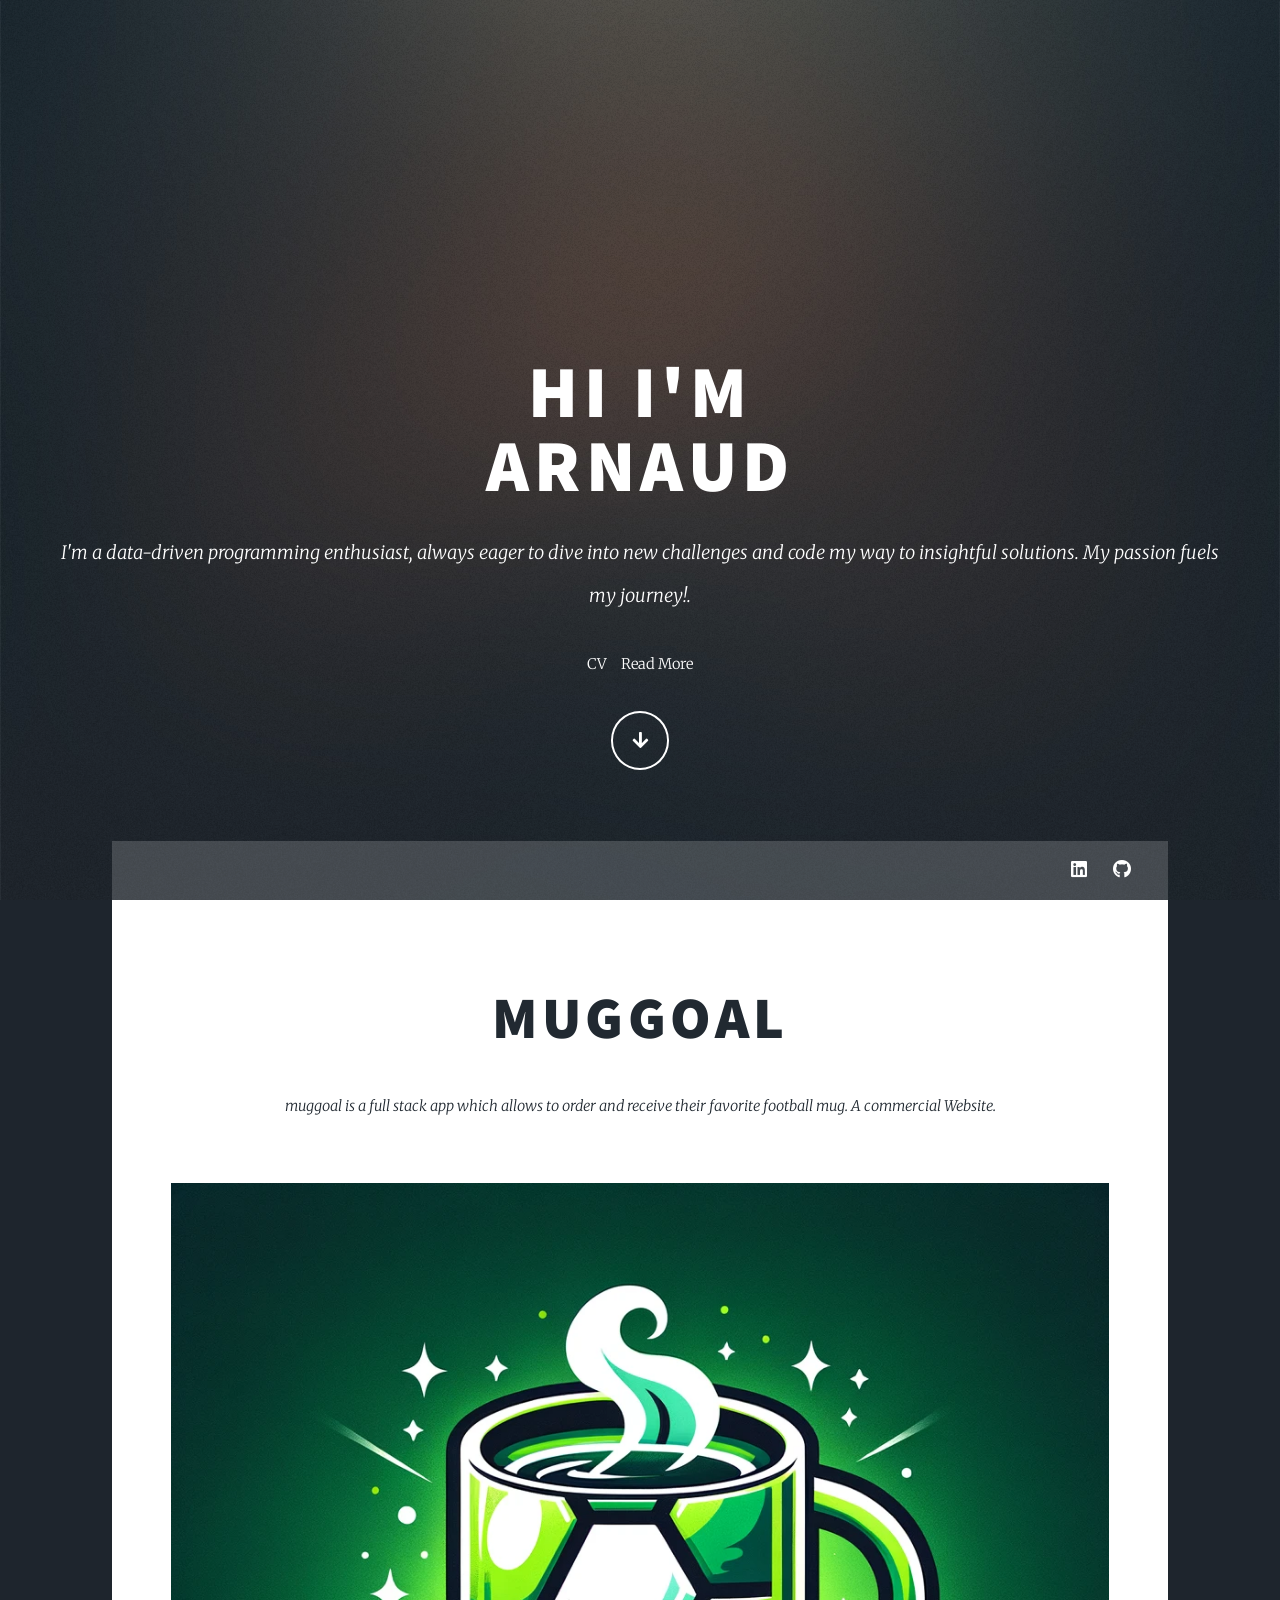
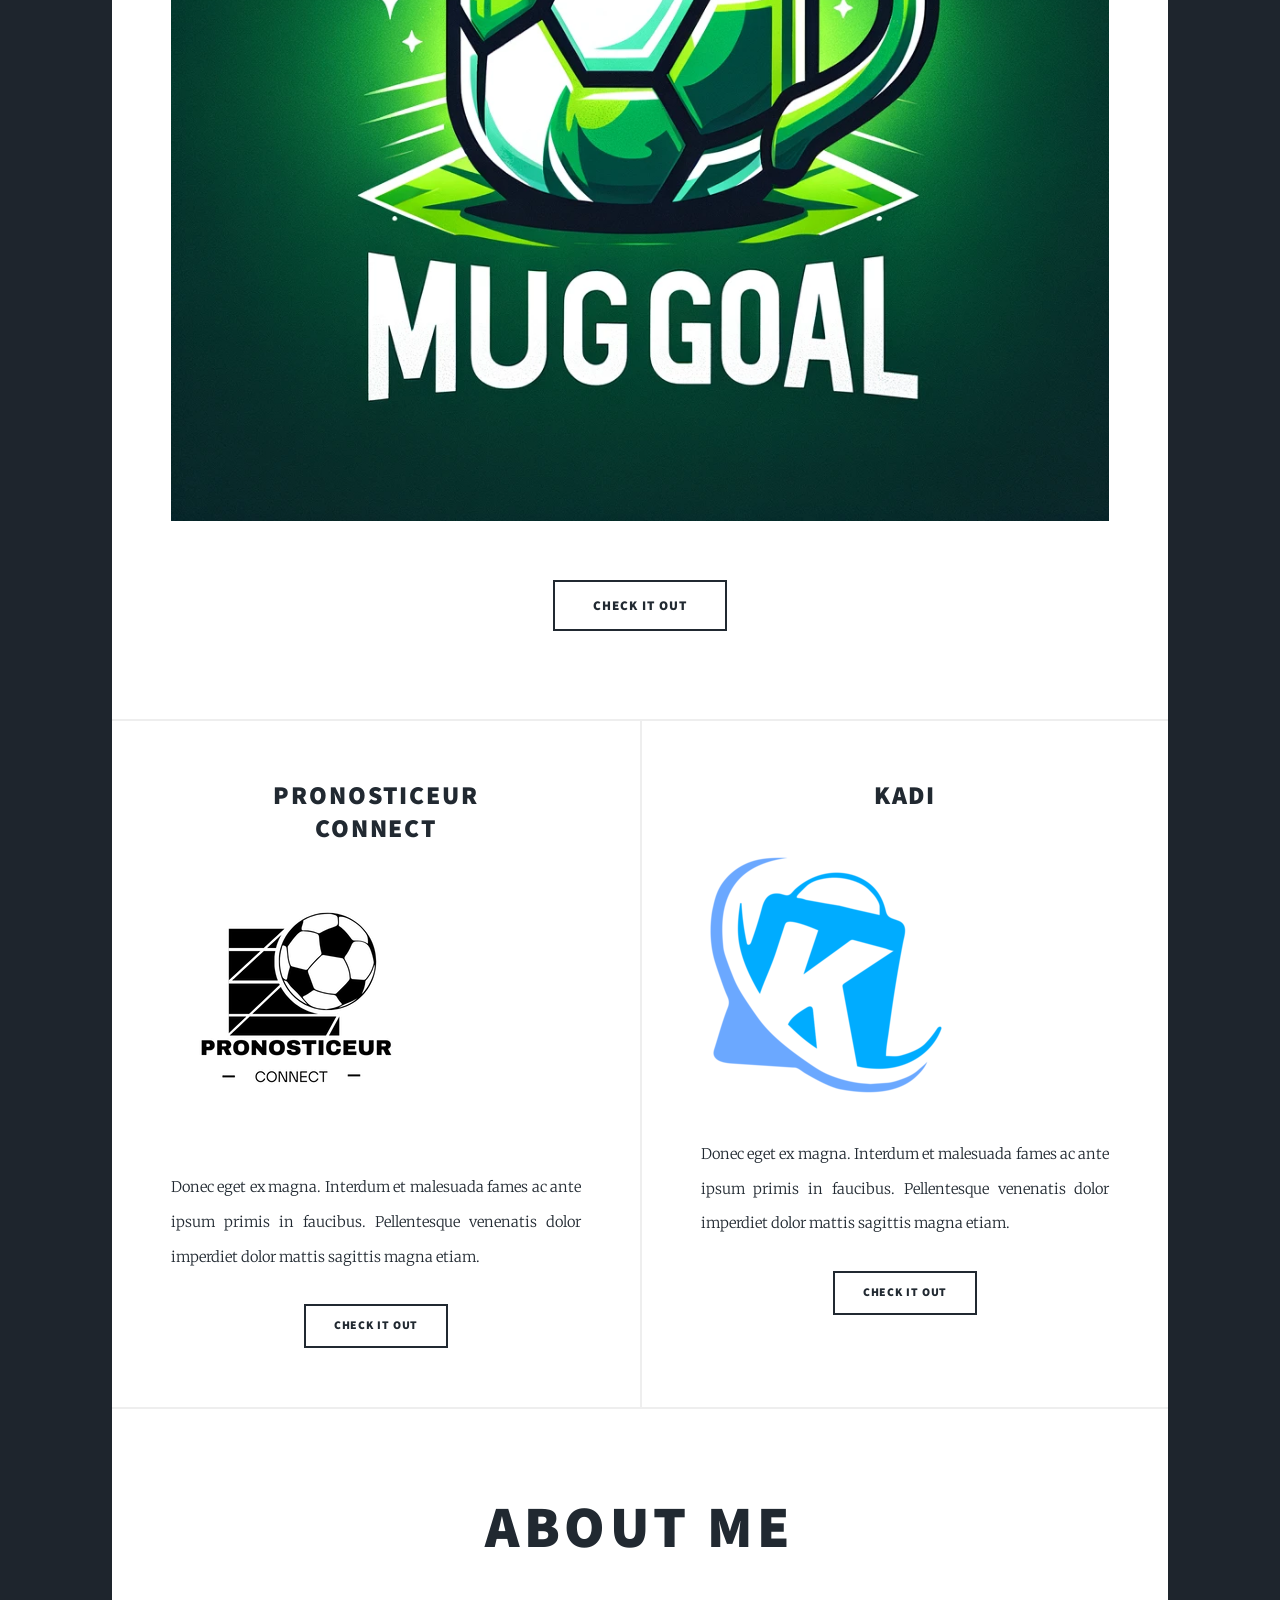
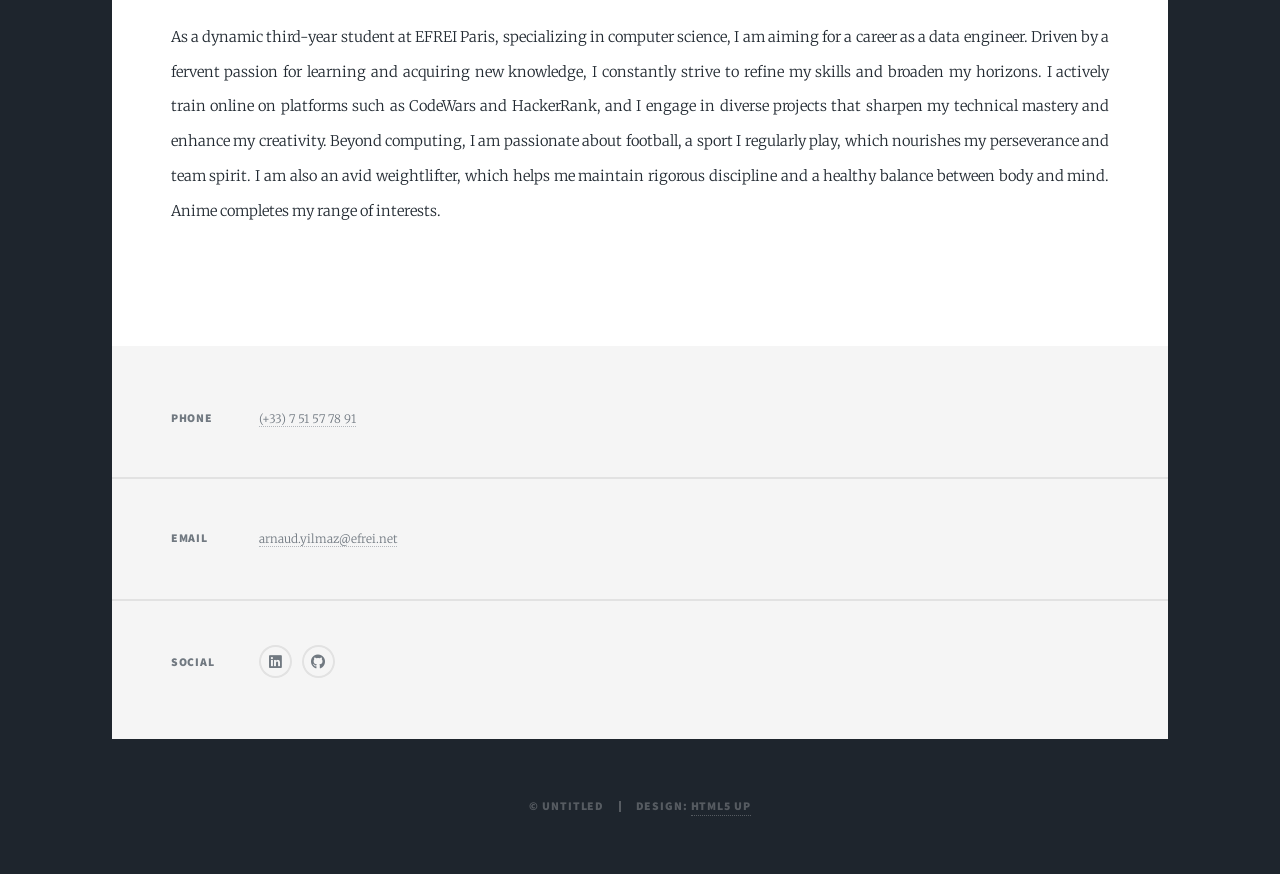
==== index.html @ c6dc7e6a "Add files via upload initial commit" ====
<!DOCTYPE HTML>
<!--
	Massively by HTML5 UP
	html5up.net | @ajlkn
	Free for personal and commercial use under the CCA 3.0 license (html5up.net/license)
-->
<html>
	<head>
		<title>Arnaud | IT Student</title>
		<link rel="icon" href="images/departement-it.png" type="image/png">
		<meta charset="utf-8" />
		<meta name="viewport" content="width=device-width, initial-scale=1, user-scalable=no" />
		<link rel="stylesheet" href="assets/css/main.css" />
		<noscript><link rel="stylesheet" href="assets/css/noscript.css" /></noscript>
	</head>
	<body class="is-preload"> 

		<!-- Wrapper -->
			<div id="wrapper" class="fade-in"> 

				<!-- Intro -->
					<div id="intro">
						<h1>Hi I'm<br />
						Arnaud</h1>
						<p>I'm a data-driven programming enthusiast, always eager to dive into new challenges and code my way to insightful solutions. My passion fuels my journey!.</p>
						<ul class="actions">
							<li><a href="CV_Yilmaz_Arnaud.pdf" class="cv" download="Cv_Yilmaz_Arnaud.pdf">CV</a></li>
							<li><a href="#about-me" class="read-more" >Read More</a></li>
						</ul>
						<ul class="actions">
							<li><a href="#header" class="button icon solid solo fa-arrow-down scrolly">Continue</a></li>
						</ul>
					</div>

				<!-- Header -->
					<header id="header">
					</header>

				<!-- Nav -->
					<nav id="nav">
						<ul class="links">
						</ul>
						<ul class="icons">
							<li><a target="_blank" href="https://www.linkedin.com/in/yilmaz-arnaud-3a35bb21b/" class="icon brands fa-linkedin"><span class="label">LinkedIn</span></a></li>
							<li><a target="_blank" href="https://github.com/ylm78" class="icon brands fa-github"><span class="label">GitHub</span></a></li>
						</ul>
					</nav>

				<!-- Main -->
					<div id="main">

						<!-- Featured Post -->
							<article class="post featured">
								<header class="major">
									<h2><a target="_blank" href="https://github.com/ylm78/muggoal" class="image fit">Muggoal<br /></a></h2>
									<p>muggoal is a full stack app which allows to order and receive their favorite football mug. A commercial Website.</p>
								</header>
								<a href="#" class="image main"><img src="images/logo_muggoal.png" alt="" /></a>
								<ul class="actions special">
									<li><a href="#" class="button large">Check it out</a></li>
								</ul>
							</article>
						<!-- Posts -->
							<section class="posts">
								<article>
									<header>
										<h2><a href="#">Pronosticeur<br/>
											Connect</a></h2>
									</header>
									<a target="_blank" href="https://github.com/ylm78/PredictionL3" class="image fit"><img src="images/Black & White illustrative  Sports football  club logo.png" alt="" style="width: 250px; height: 250px;"/></a>
									<p>Donec eget ex magna. Interdum et malesuada fames ac ante ipsum primis in faucibus. Pellentesque venenatis dolor imperdiet dolor mattis sagittis magna etiam.</p>
									<ul class="actions special">
										<li><a href="#" class="button">Check it out</a></li>
									</ul>
								</article>
								<article>
									<header>
										<h2><a href="https://github.com/16Noct/Projet_TransverseL3/tree/main">Kadi<br/></a></h2>
									</header>
									<a target="_blank" href="https://github.com/16Noct/Projet_TransverseL3/tree/main" class="image fit"><img src="images/kadiLogo.png" alt="" style="width: 250px; height: 250px;" /></a>
									<p>Donec eget ex magna. Interdum et malesuada fames ac ante ipsum primis in faucibus. Pellentesque venenatis dolor imperdiet dolor mattis sagittis magna etiam.</p>
									<ul class="actions special">
										<li><a href="#" class="button">Check it out</a></li>
									</ul>
								</article>
							</section>
						<!-- Read More About Me -->
							<article class="post" id="about-me">
								<header class="major">
									<h2>About Me</h2>
								</header>
								<p>As a dynamic third-year student at EFREI Paris, specializing in computer science, I am aiming for a career as a data engineer. Driven by a fervent passion for learning and acquiring new knowledge, I constantly strive to refine my skills and broaden my horizons. I actively train online on platforms such as CodeWars and HackerRank, and I engage in diverse projects that sharpen my technical mastery and enhance my creativity.

									Beyond computing, I am passionate about football, a sport I regularly play, which nourishes my perseverance and team spirit. I am also an avid weightlifter, which helps me maintain rigorous discipline and a healthy balance between body and mind. Anime completes my range of interests.
								</p>
								<ul class="actions special">
								</ul>
							</article>

					</div>

				<!-- Footer -->
					<footer id="footer">
						<section class="split contact">
							
							<section>
								<h3>Phone</h3>
								<p><a href="tel:+33751577891">(+33) 7 51 57 78 91</a></p>
							</section>
							<section>
								<h3>Email</h3>
								<p><a href="mailto:arnaud.yilmaz@efrei.net">arnaud.yilmaz@efrei.net</a></p>
							</section>
							<section>
								<h3>Social</h3>
								<ul class="icons alt">
									<li><a target="_blank" href="https://www.linkedin.com/in/yilmaz-arnaud-3a35bb21b/" class="icon brands alt fa-linkedin"><span class="label">LinkedIn</span></a></li>
									<li><a target="_blank" href="https://github.com/ylm78" class="icon brands alt fa-github"><span class="label">GitHub</span></a></li>
								</ul>
							</section>
						</section>
					</footer>

				<!-- Copyright -->
					<div id="copyright">
						<ul><li>&copy; Untitled</li><li>Design: <a href="https://html5up.net">HTML5 UP</a></li></ul>
					</div>

			</div>

		<!-- Scripts -->
			<script src="assets/js/jquery.min.js"></script>
			<script src="assets/js/jquery.scrollex.min.js"></script>
			<script src="assets/js/jquery.scrolly.min.js"></script>
			<script src="assets/js/browser.min.js"></script>
			<script src="assets/js/breakpoints.min.js"></script>
			<script src="assets/js/util.js"></script>
			<script src="assets/js/main.js"></script>

	</body>
</html>
---- assets/css/main.css ----
@import url(fontawesome-all.min.css);
@import url("https://fonts.googleapis.com/css?family=Merriweather:300,700,300italic,700italic|Source+Sans+Pro:900");

/*
	Massively by HTML5 UP
	html5up.net | @ajlkn
	Free for personal and commercial use under the CCA 3.0 license (html5up.net/license)
*/

html, body, div, span, applet, object,
iframe, h1, h2, h3, h4, h5, h6, p, blockquote,
pre, a, abbr, acronym, address, big, cite,
code, del, dfn, em, img, ins, kbd, q, s, samp,
small, strike, strong, sub, sup, tt, var, b,
u, i, center, dl, dt, dd, ol, ul, li, fieldset,
form, label, legend, table, caption, tbody,
tfoot, thead, tr, th, td, article, aside,
canvas, details, embed, figure, figcaption,
footer, header, hgroup, menu, nav, output, ruby,
section, summary, time, mark, audio, video {
	margin: 0;
	padding: 0;
	border: 0;
	font-size: 100%;
	font: inherit;
	vertical-align: baseline;}

article, aside, details, figcaption, figure,
footer, header, hgroup, menu, nav, section {
	display: block;}

body {
	line-height: 1;
}

ol, ul {
	list-style: none;
}

blockquote, q {
	quotes: none;
}

	blockquote:before, blockquote:after, q:before, q:after {
		content: '';
		content: none;
	}

table {
	border-collapse: collapse;
	border-spacing: 0;
}

body {
	-webkit-text-size-adjust: none;
}

mark {
	background-color: transparent;
	color: inherit;
}

input::-moz-focus-inner {
	border: 0;
	padding: 0;
}

input, select, textarea {
	-moz-appearance: none;
	-webkit-appearance: none;
	-ms-appearance: none;
	appearance: none;
}

/* Basic */

	@-ms-viewport {
		width: device-width;
	}

	body {
		-ms-overflow-style: scrollbar;
	}

	@media screen and (max-width: 480px) {

		html, body {
			min-width: 320px;
		}

	}

	html {
		box-sizing: border-box;
	}

	*, *:before, *:after {
		box-sizing: inherit;
	}

	body {
		background-color: #1e252d;
	}

		body.is-preload *, body.is-preload *:before, body.is-preload *:after {
			-moz-animation: none !important;
			-webkit-animation: none !important;
			-ms-animation: none !important;
			animation: none !important;
			-moz-transition: none !important;
			-webkit-transition: none !important;
			-ms-transition: none !important;
			transition: none !important;
		}

/* Type */

	html {
		font-size: 16pt;
	}

		@media screen and (max-width: 1680px) {

			html {
				font-size: 12pt;
			}

		}

		@media screen and (max-width: 1280px) {

			html {
				font-size: 11pt;
			}

		}

		@media screen and (max-width: 360px) {

			html {
				font-size: 10pt;
			}

		}

	body {
		color: #212931;
	}

	body, input, select, textarea {
		font-family: "Merriweather", Georgia, serif;
		font-weight: 300;
		font-size: 1rem;
		line-height: 2.375;
	}

	a {
		-moz-transition: color 0.2s ease-in-out, background-color 0.2s ease-in-out, border-color 0.2s ease-in-out, box-shadow 0.2s ease-in-out;
		-webkit-transition: color 0.2s ease-in-out, background-color 0.2s ease-in-out, border-color 0.2s ease-in-out, box-shadow 0.2s ease-in-out;
		-ms-transition: color 0.2s ease-in-out, background-color 0.2s ease-in-out, border-color 0.2s ease-in-out, box-shadow 0.2s ease-in-out;
		transition: color 0.2s ease-in-out, background-color 0.2s ease-in-out, border-color 0.2s ease-in-out, box-shadow 0.2s ease-in-out;
		border-bottom: dotted 1px;
		text-decoration: none;
	}

		a:hover {
			border-bottom-color: transparent;
		}

	strong, b {
		font-weight: 600;
	}

	em, i {
		font-style: italic;
	}

	p {
		text-align: justify;
		margin: 0 0 2rem 0;
	}

	h1, h2, h3, h4, h5, h6 {
		font-family: "Source Sans Pro", Helvetica, sans-serif;
		font-weight: 900;
		line-height: 1.5;
		letter-spacing: 0.075em;
		text-transform: uppercase;
		margin: 0 0 1rem 0;
	}

		h1 a, h2 a, h3 a, h4 a, h5 a, h6 a {
			border-bottom: 0;
			color: inherit;
			text-decoration: none;
		}

	h1 {
		font-size: 4rem;
		line-height: 1.1;
		margin: 0 0 2rem 0;
	}

	h2 {
		font-size: 1.75rem;
		line-height: 1.3;
		margin: 0 0 1.5rem 0;
	}

	h3 {
		font-size: 1.25rem;
		margin: 0 0 1.5rem 0;
	}

	h4 {
		font-size: 1rem;
	}

	h5 {
		font-size: 0.9rem;
	}

	h6 {
		font-size: 0.8rem;
	}

	sub {
		font-size: 0.8rem;
		position: relative;
		top: 0.5rem;
	}

	sup {
		font-size: 0.8rem;
		position: relative;
		top: -0.5rem;
	}

	blockquote {
		border-left: solid 4px;
		font-style: italic;
		margin: 0 0 2rem 0;
		padding: 0.5rem 0 0.5rem 2rem;
	}

	code {
		border: solid 2px;
		font-family: "Courier New", monospace;
		font-size: 0.9rem;
		margin: 0 0.25rem;
		padding: 0.25rem 0.65rem;
	}

	pre {
		-webkit-overflow-scrolling: touch;
		font-family: "Courier New", monospace;
		font-size: 0.9rem;
		margin: 0 0 2rem 0;
	}

		pre code {
			display: block;
			line-height: 1.75;
			padding: 1rem 1.5rem;
			overflow-x: auto;
		}

	hr {
		border: 0;
		border-bottom: solid 2px;
		margin: 3rem 0;
	}

		hr.major {
			margin: 5rem 0;
		}

	.align-left {
		text-align: left;
	}

	.align-center {
		text-align: center;
	}

	.align-right {
		text-align: right;
	}

	input, select, textarea {
		color: #212931;
	}

	a {
		color: #212931;
		border-bottom-color: rgba(33, 41, 49, 0.5);
	}

		a:hover {
			border-bottom-color: transparent;
			color: #18bfef !important;
		}

	strong, b {
		color: #212931;
	}

	h1, h2, h3, h4, h5, h6 {
		color: #212931;
	}

	blockquote {
		border-left-color: #eeeeee;
	}

	code {
		background: rgba(220, 220, 220, 0.25);
		border-color: #eeeeee;
	}

	hr {
		border-bottom-color: #eeeeee;
	}

/* Row */

	.row {
		display: flex;
		flex-wrap: wrap;
		box-sizing: border-box;
		align-items: stretch;
	}

		.row > * {
			box-sizing: border-box;
		}

		.row.gtr-uniform > * > :last-child {
			margin-bottom: 0;
		}

		.row.aln-left {
			justify-content: flex-start;
		}

		.row.aln-center {
			justify-content: center;
		}

		.row.aln-right {
			justify-content: flex-end;
		}

		.row.aln-top {
			align-items: flex-start;
		}

		.row.aln-middle {
			align-items: center;
		}

		.row.aln-bottom {
			align-items: flex-end;
		}

		.row > .imp {
			order: -1;
		}

		.row > .col-1 {
			width: 8.33333%;
		}

		.row > .off-1 {
			margin-left: 8.33333%;
		}

		.row > .col-2 {
			width: 16.66667%;
		}

		.row > .off-2 {
			margin-left: 16.66667%;
		}

		.row > .col-3 {
			width: 25%;
		}

		.row > .off-3 {
			margin-left: 25%;
		}

		.row > .col-4 {
			width: 33.33333%;
		}

		.row > .off-4 {
			margin-left: 33.33333%;
		}

		.row > .col-5 {
			width: 41.66667%;
		}

		.row > .off-5 {
			margin-left: 41.66667%;
		}

		.row > .col-6 {
			width: 50%;
		}

		.row > .off-6 {
			margin-left: 50%;
		}

		.row > .col-7 {
			width: 58.33333%;
		}

		.row > .off-7 {
			margin-left: 58.33333%;
		}

		.row > .col-8 {
			width: 66.66667%;
		}

		.row > .off-8 {
			margin-left: 66.66667%;
		}

		.row > .col-9 {
			width: 75%;
		}

		.row > .off-9 {
			margin-left: 75%;
		}

		.row > .col-10 {
			width: 83.33333%;
		}

		.row > .off-10 {
			margin-left: 83.33333%;
		}

		.row > .col-11 {
			width: 91.66667%;
		}

		.row > .off-11 {
			margin-left: 91.66667%;
		}

		.row > .col-12 {
			width: 100%;
		}

		.row > .off-12 {
			margin-left: 100%;
		}

		.row.gtr-0 {
			margin-top: 0;
			margin-left: 0rem;
		}

			.row.gtr-0 > * {
				padding: 0 0 0 0rem;
			}

			.row.gtr-0.gtr-uniform {
				margin-top: 0rem;
			}

				.row.gtr-0.gtr-uniform > * {
					padding-top: 0rem;
				}

		.row.gtr-25 {
			margin-top: 0;
			margin-left: -0.375rem;
		}

			.row.gtr-25 > * {
				padding: 0 0 0 0.375rem;
			}

			.row.gtr-25.gtr-uniform {
				margin-top: -0.375rem;
			}

				.row.gtr-25.gtr-uniform > * {
					padding-top: 0.375rem;
				}

		.row.gtr-50 {
			margin-top: 0;
			margin-left: -0.75rem;
		}

			.row.gtr-50 > * {
				padding: 0 0 0 0.75rem;
			}

			.row.gtr-50.gtr-uniform {
				margin-top: -0.75rem;
			}

				.row.gtr-50.gtr-uniform > * {
					padding-top: 0.75rem;
				}

		.row {
			margin-top: 0;
			margin-left: -1.5rem;
		}

			.row > * {
				padding: 0 0 0 1.5rem;
			}

			.row.gtr-uniform {
				margin-top: -1.5rem;
			}

				.row.gtr-uniform > * {
					padding-top: 1.5rem;
				}

		.row.gtr-150 {
			margin-top: 0;
			margin-left: -2.25rem;
		}

			.row.gtr-150 > * {
				padding: 0 0 0 2.25rem;
			}

			.row.gtr-150.gtr-uniform {
				margin-top: -2.25rem;
			}

				.row.gtr-150.gtr-uniform > * {
					padding-top: 2.25rem;
				}

		.row.gtr-200 {
			margin-top: 0;
			margin-left: -3rem;
		}

			.row.gtr-200 > * {
				padding: 0 0 0 3rem;
			}

			.row.gtr-200.gtr-uniform {
				margin-top: -3rem;
			}

				.row.gtr-200.gtr-uniform > * {
					padding-top: 3rem;
				}

		@media screen and (max-width: 1680px) {

			.row {
				display: flex;
				flex-wrap: wrap;
				box-sizing: border-box;
				align-items: stretch;
			}

				.row > * {
					box-sizing: border-box;
				}

				.row.gtr-uniform > * > :last-child {
					margin-bottom: 0;
				}

				.row.aln-left {
					justify-content: flex-start;
				}

				.row.aln-center {
					justify-content: center;
				}

				.row.aln-right {
					justify-content: flex-end;
				}

				.row.aln-top {
					align-items: flex-start;
				}

				.row.aln-middle {
					align-items: center;
				}

				.row.aln-bottom {
					align-items: flex-end;
				}

				.row > .imp-xlarge {
					order: -1;
				}

				.row > .col-1-xlarge {
					width: 8.33333%;
				}

				.row > .off-1-xlarge {
					margin-left: 8.33333%;
				}

				.row > .col-2-xlarge {
					width: 16.66667%;
				}

				.row > .off-2-xlarge {
					margin-left: 16.66667%;
				}

				.row > .col-3-xlarge {
					width: 25%;
				}

				.row > .off-3-xlarge {
					margin-left: 25%;
				}

				.row > .col-4-xlarge {
					width: 33.33333%;
				}

				.row > .off-4-xlarge {
					margin-left: 33.33333%;
				}

				.row > .col-5-xlarge {
					width: 41.66667%;
				}

				.row > .off-5-xlarge {
					margin-left: 41.66667%;
				}

				.row > .col-6-xlarge {
					width: 50%;
				}

				.row > .off-6-xlarge {
					margin-left: 50%;
				}

				.row > .col-7-xlarge {
					width: 58.33333%;
				}

				.row > .off-7-xlarge {
					margin-left: 58.33333%;
				}

				.row > .col-8-xlarge {
					width: 66.66667%;
				}

				.row > .off-8-xlarge {
					margin-left: 66.66667%;
				}

				.row > .col-9-xlarge {
					width: 75%;
				}

				.row > .off-9-xlarge {
					margin-left: 75%;
				}

				.row > .col-10-xlarge {
					width: 83.33333%;
				}

				.row > .off-10-xlarge {
					margin-left: 83.33333%;
				}

				.row > .col-11-xlarge {
					width: 91.66667%;
				}

				.row > .off-11-xlarge {
					margin-left: 91.66667%;
				}

				.row > .col-12-xlarge {
					width: 100%;
				}

				.row > .off-12-xlarge {
					margin-left: 100%;
				}

				.row.gtr-0 {
					margin-top: 0;
					margin-left: 0rem;
				}

					.row.gtr-0 > * {
						padding: 0 0 0 0rem;
					}

					.row.gtr-0.gtr-uniform {
						margin-top: 0rem;
					}

						.row.gtr-0.gtr-uniform > * {
							padding-top: 0rem;
						}

				.row.gtr-25 {
					margin-top: 0;
					margin-left: -0.375rem;
				}

					.row.gtr-25 > * {
						padding: 0 0 0 0.375rem;
					}

					.row.gtr-25.gtr-uniform {
						margin-top: -0.375rem;
					}

						.row.gtr-25.gtr-uniform > * {
							padding-top: 0.375rem;
						}

				.row.gtr-50 {
					margin-top: 0;
					margin-left: -0.75rem;
				}

					.row.gtr-50 > * {
						padding: 0 0 0 0.75rem;
					}

					.row.gtr-50.gtr-uniform {
						margin-top: -0.75rem;
					}

						.row.gtr-50.gtr-uniform > * {
							padding-top: 0.75rem;
						}

				.row {
					margin-top: 0;
					margin-left: -1.5rem;
				}

					.row > * {
						padding: 0 0 0 1.5rem;
					}

					.row.gtr-uniform {
						margin-top: -1.5rem;
					}

						.row.gtr-uniform > * {
							padding-top: 1.5rem;
						}

				.row.gtr-150 {
					margin-top: 0;
					margin-left: -2.25rem;
				}

					.row.gtr-150 > * {
						padding: 0 0 0 2.25rem;
					}

					.row.gtr-150.gtr-uniform {
						margin-top: -2.25rem;
					}

						.row.gtr-150.gtr-uniform > * {
							padding-top: 2.25rem;
						}

				.row.gtr-200 {
					margin-top: 0;
					margin-left: -3rem;
				}

					.row.gtr-200 > * {
						padding: 0 0 0 3rem;
					}

					.row.gtr-200.gtr-uniform {
						margin-top: -3rem;
					}

						.row.gtr-200.gtr-uniform > * {
							padding-top: 3rem;
						}

		}

		@media screen and (max-width: 1280px) {

			.row {
				display: flex;
				flex-wrap: wrap;
				box-sizing: border-box;
				align-items: stretch;
			}

				.row > * {
					box-sizing: border-box;
				}

				.row.gtr-uniform > * > :last-child {
					margin-bottom: 0;
				}

				.row.aln-left {
					justify-content: flex-start;
				}

				.row.aln-center {
					justify-content: center;
				}

				.row.aln-right {
					justify-content: flex-end;
				}

				.row.aln-top {
					align-items: flex-start;
				}

				.row.aln-middle {
					align-items: center;
				}

				.row.aln-bottom {
					align-items: flex-end;
				}

				.row > .imp-large {
					order: -1;
				}

				.row > .col-1-large {
					width: 8.33333%;
				}

				.row > .off-1-large {
					margin-left: 8.33333%;
				}

				.row > .col-2-large {
					width: 16.66667%;
				}

				.row > .off-2-large {
					margin-left: 16.66667%;
				}

				.row > .col-3-large {
					width: 25%;
				}

				.row > .off-3-large {
					margin-left: 25%;
				}

				.row > .col-4-large {
					width: 33.33333%;
				}

				.row > .off-4-large {
					margin-left: 33.33333%;
				}

				.row > .col-5-large {
					width: 41.66667%;
				}

				.row > .off-5-large {
					margin-left: 41.66667%;
				}

				.row > .col-6-large {
					width: 50%;
				}

				.row > .off-6-large {
					margin-left: 50%;
				}

				.row > .col-7-large {
					width: 58.33333%;
				}

				.row > .off-7-large {
					margin-left: 58.33333%;
				}

				.row > .col-8-large {
					width: 66.66667%;
				}

				.row > .off-8-large {
					margin-left: 66.66667%;
				}

				.row > .col-9-large {
					width: 75%;
				}

				.row > .off-9-large {
					margin-left: 75%;
				}

				.row > .col-10-large {
					width: 83.33333%;
				}

				.row > .off-10-large {
					margin-left: 83.33333%;
				}

				.row > .col-11-large {
					width: 91.66667%;
				}

				.row > .off-11-large {
					margin-left: 91.66667%;
				}

				.row > .col-12-large {
					width: 100%;
				}

				.row > .off-12-large {
					margin-left: 100%;
				}

				.row.gtr-0 {
					margin-top: 0;
					margin-left: 0rem;
				}

					.row.gtr-0 > * {
						padding: 0 0 0 0rem;
					}

					.row.gtr-0.gtr-uniform {
						margin-top: 0rem;
					}

						.row.gtr-0.gtr-uniform > * {
							padding-top: 0rem;
						}

				.row.gtr-25 {
					margin-top: 0;
					margin-left: -0.375rem;
				}

					.row.gtr-25 > * {
						padding: 0 0 0 0.375rem;
					}

					.row.gtr-25.gtr-uniform {
						margin-top: -0.375rem;
					}

						.row.gtr-25.gtr-uniform > * {
							padding-top: 0.375rem;
						}

				.row.gtr-50 {
					margin-top: 0;
					margin-left: -0.75rem;
				}

					.row.gtr-50 > * {
						padding: 0 0 0 0.75rem;
					}

					.row.gtr-50.gtr-uniform {
						margin-top: -0.75rem;
					}

						.row.gtr-50.gtr-uniform > * {
							padding-top: 0.75rem;
						}

				.row {
					margin-top: 0;
					margin-left: -1.5rem;
				}

					.row > * {
						padding: 0 0 0 1.5rem;
					}

					.row.gtr-uniform {
						margin-top: -1.5rem;
					}

						.row.gtr-uniform > * {
							padding-top: 1.5rem;
						}

				.row.gtr-150 {
					margin-top: 0;
					margin-left: -2.25rem;
				}

					.row.gtr-150 > * {
						padding: 0 0 0 2.25rem;
					}

					.row.gtr-150.gtr-uniform {
						margin-top: -2.25rem;
					}

						.row.gtr-150.gtr-uniform > * {
							padding-top: 2.25rem;
						}

				.row.gtr-200 {
					margin-top: 0;
					margin-left: -3rem;
				}

					.row.gtr-200 > * {
						padding: 0 0 0 3rem;
					}

					.row.gtr-200.gtr-uniform {
						margin-top: -3rem;
					}

						.row.gtr-200.gtr-uniform > * {
							padding-top: 3rem;
						}

		}

		@media screen and (max-width: 980px) {

			.row {
				display: flex;
				flex-wrap: wrap;
				box-sizing: border-box;
				align-items: stretch;
			}

				.row > * {
					box-sizing: border-box;
				}

				.row.gtr-uniform > * > :last-child {
					margin-bottom: 0;
				}

				.row.aln-left {
					justify-content: flex-start;
				}

				.row.aln-center {
					justify-content: center;
				}

				.row.aln-right {
					justify-content: flex-end;
				}

				.row.aln-top {
					align-items: flex-start;
				}

				.row.aln-middle {
					align-items: center;
				}

				.row.aln-bottom {
					align-items: flex-end;
				}

				.row > .imp-medium {
					order: -1;
				}

				.row > .col-1-medium {
					width: 8.33333%;
				}

				.row > .off-1-medium {
					margin-left: 8.33333%;
				}

				.row > .col-2-medium {
					width: 16.66667%;
				}

				.row > .off-2-medium {
					margin-left: 16.66667%;
				}

				.row > .col-3-medium {
					width: 25%;
				}

				.row > .off-3-medium {
					margin-left: 25%;
				}

				.row > .col-4-medium {
					width: 33.33333%;
				}

				.row > .off-4-medium {
					margin-left: 33.33333%;
				}

				.row > .col-5-medium {
					width: 41.66667%;
				}

				.row > .off-5-medium {
					margin-left: 41.66667%;
				}

				.row > .col-6-medium {
					width: 50%;
				}

				.row > .off-6-medium {
					margin-left: 50%;
				}

				.row > .col-7-medium {
					width: 58.33333%;
				}

				.row > .off-7-medium {
					margin-left: 58.33333%;
				}

				.row > .col-8-medium {
					width: 66.66667%;
				}

				.row > .off-8-medium {
					margin-left: 66.66667%;
				}

				.row > .col-9-medium {
					width: 75%;
				}

				.row > .off-9-medium {
					margin-left: 75%;
				}

				.row > .col-10-medium {
					width: 83.33333%;
				}

				.row > .off-10-medium {
					margin-left: 83.33333%;
				}

				.row > .col-11-medium {
					width: 91.66667%;
				}

				.row > .off-11-medium {
					margin-left: 91.66667%;
				}

				.row > .col-12-medium {
					width: 100%;
				}

				.row > .off-12-medium {
					margin-left: 100%;
				}

				.row.gtr-0 {
					margin-top: 0;
					margin-left: 0rem;
				}

					.row.gtr-0 > * {
						padding: 0 0 0 0rem;
					}

					.row.gtr-0.gtr-uniform {
						margin-top: 0rem;
					}

						.row.gtr-0.gtr-uniform > * {
							padding-top: 0rem;
						}

				.row.gtr-25 {
					margin-top: 0;
					margin-left: -0.375rem;
				}

					.row.gtr-25 > * {
						padding: 0 0 0 0.375rem;
					}

					.row.gtr-25.gtr-uniform {
						margin-top: -0.375rem;
					}

						.row.gtr-25.gtr-uniform > * {
							padding-top: 0.375rem;
						}

				.row.gtr-50 {
					margin-top: 0;
					margin-left: -0.75rem;
				}

					.row.gtr-50 > * {
						padding: 0 0 0 0.75rem;
					}

					.row.gtr-50.gtr-uniform {
						margin-top: -0.75rem;
					}

						.row.gtr-50.gtr-uniform > * {
							padding-top: 0.75rem;
						}

				.row {
					margin-top: 0;
					margin-left: -1.5rem;
				}

					.row > * {
						padding: 0 0 0 1.5rem;
					}

					.row.gtr-uniform {
						margin-top: -1.5rem;
					}

						.row.gtr-uniform > * {
							padding-top: 1.5rem;
						}

				.row.gtr-150 {
					margin-top: 0;
					margin-left: -2.25rem;
				}

					.row.gtr-150 > * {
						padding: 0 0 0 2.25rem;
					}

					.row.gtr-150.gtr-uniform {
						margin-top: -2.25rem;
					}

						.row.gtr-150.gtr-uniform > * {
							padding-top: 2.25rem;
						}

				.row.gtr-200 {
					margin-top: 0;
					margin-left: -3rem;
				}

					.row.gtr-200 > * {
						padding: 0 0 0 3rem;
					}

					.row.gtr-200.gtr-uniform {
						margin-top: -3rem;
					}

						.row.gtr-200.gtr-uniform > * {
							padding-top: 3rem;
						}

		}

		@media screen and (max-width: 736px) {

			.row {
				display: flex;
				flex-wrap: wrap;
				box-sizing: border-box;
				align-items: stretch;
			}

				.row > * {
					box-sizing: border-box;
				}

				.row.gtr-uniform > * > :last-child {
					margin-bottom: 0;
				}

				.row.aln-left {
					justify-content: flex-start;
				}

				.row.aln-center {
					justify-content: center;
				}

				.row.aln-right {
					justify-content: flex-end;
				}

				.row.aln-top {
					align-items: flex-start;
				}

				.row.aln-middle {
					align-items: center;
				}

				.row.aln-bottom {
					align-items: flex-end;
				}

				.row > .imp-small {
					order: -1;
				}

				.row > .col-1-small {
					width: 8.33333%;
				}

				.row > .off-1-small {
					margin-left: 8.33333%;
				}

				.row > .col-2-small {
					width: 16.66667%;
				}

				.row > .off-2-small {
					margin-left: 16.66667%;
				}

				.row > .col-3-small {
					width: 25%;
				}

				.row > .off-3-small {
					margin-left: 25%;
				}

				.row > .col-4-small {
					width: 33.33333%;
				}

				.row > .off-4-small {
					margin-left: 33.33333%;
				}

				.row > .col-5-small {
					width: 41.66667%;
				}

				.row > .off-5-small {
					margin-left: 41.66667%;
				}

				.row > .col-6-small {
					width: 50%;
				}

				.row > .off-6-small {
					margin-left: 50%;
				}

				.row > .col-7-small {
					width: 58.33333%;
				}

				.row > .off-7-small {
					margin-left: 58.33333%;
				}

				.row > .col-8-small {
					width: 66.66667%;
				}

				.row > .off-8-small {
					margin-left: 66.66667%;
				}

				.row > .col-9-small {
					width: 75%;
				}

				.row > .off-9-small {
					margin-left: 75%;
				}

				.row > .col-10-small {
					width: 83.33333%;
				}

				.row > .off-10-small {
					margin-left: 83.33333%;
				}

				.row > .col-11-small {
					width: 91.66667%;
				}

				.row > .off-11-small {
					margin-left: 91.66667%;
				}

				.row > .col-12-small {
					width: 100%;
				}

				.row > .off-12-small {
					margin-left: 100%;
				}

				.row.gtr-0 {
					margin-top: 0;
					margin-left: 0rem;
				}

					.row.gtr-0 > * {
						padding: 0 0 0 0rem;
					}

					.row.gtr-0.gtr-uniform {
						margin-top: 0rem;
					}

						.row.gtr-0.gtr-uniform > * {
							padding-top: 0rem;
						}

				.row.gtr-25 {
					margin-top: 0;
					margin-left: -0.375rem;
				}

					.row.gtr-25 > * {
						padding: 0 0 0 0.375rem;
					}

					.row.gtr-25.gtr-uniform {
						margin-top: -0.375rem;
					}

						.row.gtr-25.gtr-uniform > * {
							padding-top: 0.375rem;
						}

				.row.gtr-50 {
					margin-top: 0;
					margin-left: -0.75rem;
				}

					.row.gtr-50 > * {
						padding: 0 0 0 0.75rem;
					}

					.row.gtr-50.gtr-uniform {
						margin-top: -0.75rem;
					}

						.row.gtr-50.gtr-uniform > * {
							padding-top: 0.75rem;
						}

				.row {
					margin-top: 0;
					margin-left: -1.5rem;
				}

					.row > * {
						padding: 0 0 0 1.5rem;
					}

					.row.gtr-uniform {
						margin-top: -1.5rem;
					}

						.row.gtr-uniform > * {
							padding-top: 1.5rem;
						}

				.row.gtr-150 {
					margin-top: 0;
					margin-left: -2.25rem;
				}

					.row.gtr-150 > * {
						padding: 0 0 0 2.25rem;
					}

					.row.gtr-150.gtr-uniform {
						margin-top: -2.25rem;
					}

						.row.gtr-150.gtr-uniform > * {
							padding-top: 2.25rem;
						}

				.row.gtr-200 {
					margin-top: 0;
					margin-left: -3rem;
				}

					.row.gtr-200 > * {
						padding: 0 0 0 3rem;
					}

					.row.gtr-200.gtr-uniform {
						margin-top: -3rem;
					}

						.row.gtr-200.gtr-uniform > * {
							padding-top: 3rem;
						}

		}

		@media screen and (max-width: 480px) {

			.row {
				display: flex;
				flex-wrap: wrap;
				box-sizing: border-box;
				align-items: stretch;
			}

				.row > * {
					box-sizing: border-box;
				}

				.row.gtr-uniform > * > :last-child {
					margin-bottom: 0;
				}

				.row.aln-left {
					justify-content: flex-start;
				}

				.row.aln-center {
					justify-content: center;
				}

				.row.aln-right {
					justify-content: flex-end;
				}

				.row.aln-top {
					align-items: flex-start;
				}

				.row.aln-middle {
					align-items: center;
				}

				.row.aln-bottom {
					align-items: flex-end;
				}

				.row > .imp-xsmall {
					order: -1;
				}

				.row > .col-1-xsmall {
					width: 8.33333%;
				}

				.row > .off-1-xsmall {
					margin-left: 8.33333%;
				}

				.row > .col-2-xsmall {
					width: 16.66667%;
				}

				.row > .off-2-xsmall {
					margin-left: 16.66667%;
				}

				.row > .col-3-xsmall {
					width: 25%;
				}

				.row > .off-3-xsmall {
					margin-left: 25%;
				}

				.row > .col-4-xsmall {
					width: 33.33333%;
				}

				.row > .off-4-xsmall {
					margin-left: 33.33333%;
				}

				.row > .col-5-xsmall {
					width: 41.66667%;
				}

				.row > .off-5-xsmall {
					margin-left: 41.66667%;
				}

				.row > .col-6-xsmall {
					width: 50%;
				}

				.row > .off-6-xsmall {
					margin-left: 50%;
				}

				.row > .col-7-xsmall {
					width: 58.33333%;
				}

				.row > .off-7-xsmall {
					margin-left: 58.33333%;
				}

				.row > .col-8-xsmall {
					width: 66.66667%;
				}

				.row > .off-8-xsmall {
					margin-left: 66.66667%;
				}

				.row > .col-9-xsmall {
					width: 75%;
				}

				.row > .off-9-xsmall {
					margin-left: 75%;
				}

				.row > .col-10-xsmall {
					width: 83.33333%;
				}

				.row > .off-10-xsmall {
					margin-left: 83.33333%;
				}

				.row > .col-11-xsmall {
					width: 91.66667%;
				}

				.row > .off-11-xsmall {
					margin-left: 91.66667%;
				}

				.row > .col-12-xsmall {
					width: 100%;
				}

				.row > .off-12-xsmall {
					margin-left: 100%;
				}

				.row.gtr-0 {
					margin-top: 0;
					margin-left: 0rem;
				}

					.row.gtr-0 > * {
						padding: 0 0 0 0rem;
					}

					.row.gtr-0.gtr-uniform {
						margin-top: 0rem;
					}

						.row.gtr-0.gtr-uniform > * {
							padding-top: 0rem;
						}

				.row.gtr-25 {
					margin-top: 0;
					margin-left: -0.375rem;
				}

					.row.gtr-25 > * {
						padding: 0 0 0 0.375rem;
					}

					.row.gtr-25.gtr-uniform {
						margin-top: -0.375rem;
					}

						.row.gtr-25.gtr-uniform > * {
							padding-top: 0.375rem;
						}

				.row.gtr-50 {
					margin-top: 0;
					margin-left: -0.75rem;
				}

					.row.gtr-50 > * {
						padding: 0 0 0 0.75rem;
					}

					.row.gtr-50.gtr-uniform {
						margin-top: -0.75rem;
					}

						.row.gtr-50.gtr-uniform > * {
							padding-top: 0.75rem;
						}

				.row {
					margin-top: 0;
					margin-left: -1.5rem;
				}

					.row > * {
						padding: 0 0 0 1.5rem;
					}

					.row.gtr-uniform {
						margin-top: -1.5rem;
					}

						.row.gtr-uniform > * {
							padding-top: 1.5rem;
						}

				.row.gtr-150 {
					margin-top: 0;
					margin-left: -2.25rem;
				}

					.row.gtr-150 > * {
						padding: 0 0 0 2.25rem;
					}

					.row.gtr-150.gtr-uniform {
						margin-top: -2.25rem;
					}

						.row.gtr-150.gtr-uniform > * {
							padding-top: 2.25rem;
						}

				.row.gtr-200 {
					margin-top: 0;
					margin-left: -3rem;
				}

					.row.gtr-200 > * {
						padding: 0 0 0 3rem;
					}

					.row.gtr-200.gtr-uniform {
						margin-top: -3rem;
					}

						.row.gtr-200.gtr-uniform > * {
							padding-top: 3rem;
						}

		}

		@media screen and (max-width: 360px) {

			.row {
				display: flex;
				flex-wrap: wrap;
				box-sizing: border-box;
				align-items: stretch;
			}

				.row > * {
					box-sizing: border-box;
				}

				.row.gtr-uniform > * > :last-child {
					margin-bottom: 0;
				}

				.row.aln-left {
					justify-content: flex-start;
				}

				.row.aln-center {
					justify-content: center;
				}

				.row.aln-right {
					justify-content: flex-end;
				}

				.row.aln-top {
					align-items: flex-start;
				}

				.row.aln-middle {
					align-items: center;
				}

				.row.aln-bottom {
					align-items: flex-end;
				}

				.row > .imp-xxsmall {
					order: -1;
				}

				.row > .col-1-xxsmall {
					width: 8.33333%;
				}

				.row > .off-1-xxsmall {
					margin-left: 8.33333%;
				}

				.row > .col-2-xxsmall {
					width: 16.66667%;
				}

				.row > .off-2-xxsmall {
					margin-left: 16.66667%;
				}

				.row > .col-3-xxsmall {
					width: 25%;
				}

				.row > .off-3-xxsmall {
					margin-left: 25%;
				}

				.row > .col-4-xxsmall {
					width: 33.33333%;
				}

				.row > .off-4-xxsmall {
					margin-left: 33.33333%;
				}

				.row > .col-5-xxsmall {
					width: 41.66667%;
				}

				.row > .off-5-xxsmall {
					margin-left: 41.66667%;
				}

				.row > .col-6-xxsmall {
					width: 50%;
				}

				.row > .off-6-xxsmall {
					margin-left: 50%;
				}

				.row > .col-7-xxsmall {
					width: 58.33333%;
				}

				.row > .off-7-xxsmall {
					margin-left: 58.33333%;
				}

				.row > .col-8-xxsmall {
					width: 66.66667%;
				}

				.row > .off-8-xxsmall {
					margin-left: 66.66667%;
				}

				.row > .col-9-xxsmall {
					width: 75%;
				}

				.row > .off-9-xxsmall {
					margin-left: 75%;
				}

				.row > .col-10-xxsmall {
					width: 83.33333%;
				}

				.row > .off-10-xxsmall {
					margin-left: 83.33333%;
				}

				.row > .col-11-xxsmall {
					width: 91.66667%;
				}

				.row > .off-11-xxsmall {
					margin-left: 91.66667%;
				}

				.row > .col-12-xxsmall {
					width: 100%;
				}

				.row > .off-12-xxsmall {
					margin-left: 100%;
				}

				.row.gtr-0 {
					margin-top: 0;
					margin-left: 0rem;
				}

					.row.gtr-0 > * {
						padding: 0 0 0 0rem;
					}

					.row.gtr-0.gtr-uniform {
						margin-top: 0rem;
					}

						.row.gtr-0.gtr-uniform > * {
							padding-top: 0rem;
						}

				.row.gtr-25 {
					margin-top: 0;
					margin-left: -0.375rem;
				}

					.row.gtr-25 > * {
						padding: 0 0 0 0.375rem;
					}

					.row.gtr-25.gtr-uniform {
						margin-top: -0.375rem;
					}

						.row.gtr-25.gtr-uniform > * {
							padding-top: 0.375rem;
						}

				.row.gtr-50 {
					margin-top: 0;
					margin-left: -0.75rem;
				}

					.row.gtr-50 > * {
						padding: 0 0 0 0.75rem;
					}

					.row.gtr-50.gtr-uniform {
						margin-top: -0.75rem;
					}

						.row.gtr-50.gtr-uniform > * {
							padding-top: 0.75rem;
						}

				.row {
					margin-top: 0;
					margin-left: -1.5rem;
				}

					.row > * {
						padding: 0 0 0 1.5rem;
					}

					.row.gtr-uniform {
						margin-top: -1.5rem;
					}

						.row.gtr-uniform > * {
							padding-top: 1.5rem;
						}

				.row.gtr-150 {
					margin-top: 0;
					margin-left: -2.25rem;
				}

					.row.gtr-150 > * {
						padding: 0 0 0 2.25rem;
					}

					.row.gtr-150.gtr-uniform {
						margin-top: -2.25rem;
					}

						.row.gtr-150.gtr-uniform > * {
							padding-top: 2.25rem;
						}

				.row.gtr-200 {
					margin-top: 0;
					margin-left: -3rem;
				}

					.row.gtr-200 > * {
						padding: 0 0 0 3rem;
					}

					.row.gtr-200.gtr-uniform {
						margin-top: -3rem;
					}

						.row.gtr-200.gtr-uniform > * {
							padding-top: 3rem;
						}

		}

/* Box */

	.box {
		border: solid 2px;
		margin-bottom: 2rem;
		padding: 1.5rem;
	}

		.box > :last-child,
		.box > :last-child > :last-child,
		.box > :last-child > :last-child > :last-child {
			margin-bottom: 0;
		}

		.box.alt {
			border: 0;
			border-radius: 0;
			padding: 0;
		}

	.box {
		border-color: #eeeeee;
	}

/* Button */

	input[type="submit"],
	input[type="reset"],
	input[type="button"],
	button,
	.button {
		-moz-appearance: none;
		-webkit-appearance: none;
		-ms-appearance: none;
		appearance: none;
		-moz-transition: background-color 0.2s ease-in-out, box-shadow 0.2s ease-in-out, color 0.2s ease-in-out;
		-webkit-transition: background-color 0.2s ease-in-out, box-shadow 0.2s ease-in-out, color 0.2s ease-in-out;
		-ms-transition: background-color 0.2s ease-in-out, box-shadow 0.2s ease-in-out, color 0.2s ease-in-out;
		transition: background-color 0.2s ease-in-out, box-shadow 0.2s ease-in-out, color 0.2s ease-in-out;
		border: 0;
		border-radius: 0;
		cursor: pointer;
		display: inline-block;
		font-family: "Source Sans Pro", Helvetica, sans-serif;
		font-size: 0.8rem;
		font-weight: 900;
		letter-spacing: 0.075em;
		height: 3rem;
		line-height: 3rem;
		padding: 0 2rem;
		text-align: center;
		text-decoration: none;
		text-transform: uppercase;
		white-space: nowrap;
	}

		input[type="submit"].icon:before,
		input[type="reset"].icon:before,
		input[type="button"].icon:before,
		button.icon:before,
		.button.icon:before {
			margin-right: 0.5rem;
		}

		input[type="submit"].icon.solo,
		input[type="reset"].icon.solo,
		input[type="button"].icon.solo,
		button.icon.solo,
		.button.icon.solo {
			position: relative;
			width: 4rem;
			height: 4rem;
			line-height: 4rem;
			border-radius: 4rem;
			text-indent: 4rem;
			overflow: hidden;
			padding: 0;
			white-space: nowrap;
		}

			input[type="submit"].icon.solo:before,
			input[type="reset"].icon.solo:before,
			input[type="button"].icon.solo:before,
			button.icon.solo:before,
			.button.icon.solo:before {
				position: absolute;
				display: block;
				top: 0;
				left: 0;
				width: inherit;
				height: inherit;
				line-height: inherit;
				font-size: 1.25rem;
				margin-right: 0;
				text-align: center;
				text-indent: 0;
			}

		input[type="submit"].fit,
		input[type="reset"].fit,
		input[type="button"].fit,
		button.fit,
		.button.fit {
			width: 100%;
		}

		input[type="submit"].small,
		input[type="reset"].small,
		input[type="button"].small,
		button.small,
		.button.small {
			font-size: 0.7rem;
			height: 2.5rem;
			line-height: 2.5rem;
			padding: 0 1.5rem;
		}

		input[type="submit"].large,
		input[type="reset"].large,
		input[type="button"].large,
		button.large,
		.button.large {
			font-size: 0.9rem;
			height: 3.5rem;
			line-height: 3.5rem;
			padding: 0 2.75rem;
		}

		@media screen and (max-width: 980px) {

			input[type="submit"],
			input[type="reset"],
			input[type="button"],
			button,
			.button {
				font-size: 0.9rem;
				height: 3.25rem;
				line-height: 3.25rem;
			}

				input[type="submit"].large,
				input[type="reset"].large,
				input[type="button"].large,
				button.large,
				.button.large {
					font-size: 1rem;
					height: 3.75rem;
					line-height: 3.75rem;
				}

		}

		input[type="submit"].disabled, input[type="submit"]:disabled,
		input[type="reset"].disabled,
		input[type="reset"]:disabled,
		input[type="button"].disabled,
		input[type="button"]:disabled,
		button.disabled,
		button:disabled,
		.button.disabled,
		.button:disabled {
			pointer-events: none;
			opacity: 0.25;
		}

	input[type="submit"],
	input[type="reset"],
	input[type="button"],
	button,
	.button {
		background-color: transparent;
		box-shadow: inset 0 0 0 2px #212931;
		color: #212931 !important;
	}

		input[type="submit"]:hover,
		input[type="reset"]:hover,
		input[type="button"]:hover,
		button:hover,
		.button:hover {
			box-shadow: inset 0 0 0 2px #18bfef;
			color: #18bfef !important;
		}

		input[type="submit"].primary,
		input[type="reset"].primary,
		input[type="button"].primary,
		button.primary,
		.button.primary {
			background-color: #212931;
			box-shadow: none;
			color: #ffffff !important;
		}

			input[type="submit"].primary:hover,
			input[type="reset"].primary:hover,
			input[type="button"].primary:hover,
			button.primary:hover,
			.button.primary:hover {
				background-color: #18bfef;
			}

/* Form */

	form {
		margin: 0 0 2rem 0;
	}

		form > :last-child {
			margin-bottom: 0;
		}

		form > .fields {
			display: -moz-flex;
			display: -webkit-flex;
			display: -ms-flex;
			display: flex;
			-moz-flex-wrap: wrap;
			-webkit-flex-wrap: wrap;
			-ms-flex-wrap: wrap;
			flex-wrap: wrap;
			width: calc(100% + 3rem);
			margin: -1.5rem 0 2rem -1.5rem;
		}

			form > .fields > .field {
				-moz-flex-grow: 0;
				-webkit-flex-grow: 0;
				-ms-flex-grow: 0;
				flex-grow: 0;
				-moz-flex-shrink: 0;
				-webkit-flex-shrink: 0;
				-ms-flex-shrink: 0;
				flex-shrink: 0;
				padding: 1.5rem 0 0 1.5rem;
				width: calc(100% - 1.5rem);
			}

				form > .fields > .field.half {
					width: calc(50% - 0.75rem);
				}

				form > .fields > .field.third {
					width: calc(100%/3 - 0.5rem);
				}

				form > .fields > .field.quarter {
					width: calc(25% - 0.375rem);
				}

		@media screen and (max-width: 480px) {

			form > .fields {
				width: calc(100% + 3rem);
				margin: -1.5rem 0 2rem -1.5rem;
			}

				form > .fields > .field {
					padding: 1.5rem 0 0 1.5rem;
					width: calc(100% - 1.5rem);
				}

					form > .fields > .field.half {
						width: calc(100% - 1.5rem);
					}

					form > .fields > .field.third {
						width: calc(100% - 1.5rem);
					}

					form > .fields > .field.quarter {
						width: calc(100% - 1.5rem);
					}

		}

	label {
		display: block;
		font-family: "Source Sans Pro", Helvetica, sans-serif;
		font-weight: 900;
		line-height: 1.5;
		letter-spacing: 0.075em;
		font-size: 0.8rem;
		text-transform: uppercase;
		margin: 0 0 0.75rem 0;
	}

		@media screen and (max-width: 980px) {

			label {
				font-size: 0.9rem;
			}

		}

	input[type="text"],
	input[type="password"],
	input[type="email"],
	select,
	textarea {
		-moz-appearance: none;
		-webkit-appearance: none;
		-ms-appearance: none;
		appearance: none;
		background: transparent;
		border-radius: 0;
		border: solid 2px;
		color: inherit;
		display: block;
		outline: 0;
		padding: 0 1rem;
		text-decoration: none;
		width: 100%;
	}

		input[type="text"]:invalid,
		input[type="password"]:invalid,
		input[type="email"]:invalid,
		select:invalid,
		textarea:invalid {
			box-shadow: none;
		}

	select {
		background-size: 1.25rem;
		background-repeat: no-repeat;
		background-position: calc(100% - 1rem) center;
		height: 3rem;
		padding-right: 3rem;
		text-overflow: ellipsis;
	}

		select:focus::-ms-value {
			background-color: transparent;
		}

		select::-ms-expand {
			display: none;
		}

	input[type="text"],
	input[type="password"],
	input[type="email"],
	select {
		height: 3rem;
	}

	textarea {
		padding: 0.75rem 1rem;
	}

	input[type="checkbox"],
	input[type="radio"] {
		-moz-appearance: none;
		-webkit-appearance: none;
		-ms-appearance: none;
		appearance: none;
		display: block;
		float: left;
		margin-right: -2rem;
		opacity: 0;
		width: 1rem;
		z-index: -1;
	}

		input[type="checkbox"] + label,
		input[type="radio"] + label {
			text-decoration: none;
			cursor: pointer;
			display: inline-block;
			font-size: 1rem;
			letter-spacing: 0;
			font-family: "Merriweather", Georgia, serif;
			text-transform: none;
			font-weight: 300;
			padding-left: 2.8rem;
			padding-right: 1rem;
			position: relative;
		}

			input[type="checkbox"] + label:before,
			input[type="radio"] + label:before {
				-moz-osx-font-smoothing: grayscale;
				-webkit-font-smoothing: antialiased;
				display: inline-block;
				font-style: normal;
				font-variant: normal;
				text-rendering: auto;
				line-height: 1;
				text-transform: none !important;
				font-family: 'Font Awesome 5 Free';
				font-weight: 900;
			}

			input[type="checkbox"] + label:before,
			input[type="radio"] + label:before {
				border-radius: 0;
				border: solid 2px;
				content: '';
				display: inline-block;
				font-size: 0.8rem;
				height: 1.8rem;
				left: 0;
				line-height: 1.65rem;
				position: absolute;
				text-align: center;
				top: -0.125rem;
				width: 1.8rem;
			}

		input[type="checkbox"]:checked + label:before,
		input[type="radio"]:checked + label:before {
			content: '\f00c';
		}

	input[type="checkbox"] + label:before {
		border-radius: 0;
	}

	input[type="radio"] + label:before {
		border-radius: 100%;
	}

	::-webkit-input-placeholder {
		opacity: 1.0;
	}

	:-moz-placeholder {
		opacity: 1.0;
	}

	::-moz-placeholder {
		opacity: 1.0;
	}

	:-ms-input-placeholder {
		opacity: 1.0;
	}

	label {
		color: #212931;
	}

	input[type="text"],
	input[type="password"],
	input[type="email"],
	select,
	textarea {
		border-color: #eeeeee;
	}

		input[type="text"]:focus,
		input[type="password"]:focus,
		input[type="email"]:focus,
		select:focus,
		textarea:focus {
			border-color: #18bfef;
		}

	select {
		background-image: url("data:image/svg+xml;charset=utf8,%3Csvg xmlns='http://www.w3.org/2000/svg' width='40' height='40' preserveAspectRatio='none' viewBox='0 0 40 40'%3E%3Cpath d='M9.4,12.3l10.4,10.4l10.4-10.4c0.2-0.2,0.5-0.4,0.9-0.4c0.3,0,0.6,0.1,0.9,0.4l3.3,3.3c0.2,0.2,0.4,0.5,0.4,0.9 c0,0.4-0.1,0.6-0.4,0.9L20.7,31.9c-0.2,0.2-0.5,0.4-0.9,0.4c-0.3,0-0.6-0.1-0.9-0.4L4.3,17.3c-0.2-0.2-0.4-0.5-0.4-0.9 c0-0.4,0.1-0.6,0.4-0.9l3.3-3.3c0.2-0.2,0.5-0.4,0.9-0.4S9.1,12.1,9.4,12.3z' fill='%23eeeeee' /%3E%3C/svg%3E");
	}

		select option {
			background-color: #ffffff;
			color: #212931;
		}

	.select-wrapper:before {
		color: #eeeeee;
	}

	input[type="checkbox"] + label,
	input[type="radio"] + label {
		color: #212931;
	}

		input[type="checkbox"] + label:before,
		input[type="radio"] + label:before {
			border-color: #eeeeee;
		}

	input[type="checkbox"]:checked + label:before,
	input[type="radio"]:checked + label:before {
		background-color: #212931;
		border-color: #212931;
		color: #ffffff;
	}

	input[type="checkbox"]:focus + label:before,
	input[type="radio"]:focus + label:before {
		border-color: #18bfef;
	}

	::-webkit-input-placeholder {
		color: #909498 !important;
	}

	:-moz-placeholder {
		color: #909498 !important;
	}

	::-moz-placeholder {
		color: #909498 !important;
	}

	:-ms-input-placeholder {
		color: #909498 !important;
	}

	.formerize-placeholder {
		color: #909498 !important;
	}

/* Icon */

	.icon {
		text-decoration: none;
		border-bottom: none;
		position: relative;
	}

		.icon:before {
			-moz-osx-font-smoothing: grayscale;
			-webkit-font-smoothing: antialiased;
			display: inline-block;
			font-style: normal;
			font-variant: normal;
			text-rendering: auto;
			line-height: 1;
			text-transform: none !important;
			font-family: 'Font Awesome 5 Free';
			font-weight: 400;
		}

		.icon > .label {
			display: none;
		}

		.icon:before {
			line-height: inherit;
		}

		.icon.solid:before {
			font-weight: 900;
		}

		.icon.brands:before {
			font-family: 'Font Awesome 5 Brands';
		}

/* Image */

	.image {
		border: 0;
		display: inline-block;
		position: relative;
	}

		.image img {
			display: block;
		}

		.image.left, .image.right {
			max-width: 40%;
		}

			.image.left img, .image.right img {
				width: 100%;
			}

		.image.left {
			float: left;
			margin: 0 2rem 2rem 0;
			top: 0.75rem;
		}

		.image.right {
			float: right;
			margin: 0 0 2rem 2rem;
			top: 0.75rem;
		}

		.image.fit {
			display: block;
			margin: 2.5rem 0;
			width: 100%;
		}

			.image.fit:first-child {
				margin-top: 0;
			}

			.image.fit img {
				width: 100%;
			}

		.image.main {
			display: block;
			margin: 4rem 0;
			width: 100%;
		}

			.image.main:first-child {
				margin-top: 0;
			}

			.image.main img {
				width: 100%;
			}

		@media screen and (max-width: 736px) {

			.image.fit {
				margin: 2rem 0;
			}

			.image.main {
				margin: 2rem 0;
			}

		}

	a.image {
		overflow: hidden;
	}

		a.image img {
			-moz-transition: -moz-transform 0.2s ease-out;
			-webkit-transition: -webkit-transform 0.2s ease-out;
			-ms-transition: -ms-transform 0.2s ease-out;
			transition: transform 0.2s ease-out;
		}

		a.image:hover img {
			-moz-transform: scale(1.05);
			-webkit-transform: scale(1.05);
			-ms-transform: scale(1.05);
			transform: scale(1.05);
		}

/* Actions */
	.cv, .read-more{
		text-decoration: none;
		border-bottom: none;
	}

	ul.actions {
		display: -moz-flex;
		display: -webkit-flex;
		display: -ms-flex;
		display: flex;
		cursor: default;
		list-style: none;
		margin-left: -1rem;
		padding-left: 0;
	}

		ul.actions li {
			padding: 0 0 0 1rem;
			vertical-align: middle;
		}

		ul.actions.special {
			-moz-justify-content: center;
			-webkit-justify-content: center;
			-ms-justify-content: center;
			justify-content: center;
			width: 100%;
			margin-left: 0;
		}

			ul.actions.special li:first-child {
				padding-left: 0;
			}

		ul.actions.stacked {
			-moz-flex-direction: column;
			-webkit-flex-direction: column;
			-ms-flex-direction: column;
			flex-direction: column;
			margin-left: 0;
		}

			ul.actions.stacked li {
				padding: 1.3rem 0 0 0;
			}

				ul.actions.stacked li:first-child {
					padding-top: 0;
				}

		ul.actions.fit {
			width: calc(100% + 1rem);
		}

			ul.actions.fit li {
				-moz-flex-grow: 1;
				-webkit-flex-grow: 1;
				-ms-flex-grow: 1;
				flex-grow: 1;
				-moz-flex-shrink: 1;
				-webkit-flex-shrink: 1;
				-ms-flex-shrink: 1;
				flex-shrink: 1;
				width: 100%;
			}

				ul.actions.fit li > * {
					width: 100%;
				}

			ul.actions.fit.stacked {
				width: 100%;
			}

		@media screen and (max-width: 480px) {

			ul.actions:not(.fixed) {
				-moz-flex-direction: column;
				-webkit-flex-direction: column;
				-ms-flex-direction: column;
				flex-direction: column;
				margin-left: 0;
				width: 100% !important;
			}

				ul.actions:not(.fixed) li {
					-moz-flex-grow: 1;
					-webkit-flex-grow: 1;
					-ms-flex-grow: 1;
					flex-grow: 1;
					-moz-flex-shrink: 1;
					-webkit-flex-shrink: 1;
					-ms-flex-shrink: 1;
					flex-shrink: 1;
					padding: 1rem 0 0 0;
					text-align: center;
					width: 100%;
				}

					ul.actions:not(.fixed) li > * {
						width: 100%;
					}

					ul.actions:not(.fixed) li:first-child {
						padding-top: 0;
					}

					ul.actions:not(.fixed) li input[type="submit"],
					ul.actions:not(.fixed) li input[type="reset"],
					ul.actions:not(.fixed) li input[type="button"],
					ul.actions:not(.fixed) li button,
					ul.actions:not(.fixed) li .button {
						width: 100%;
					}

						ul.actions:not(.fixed) li input[type="submit"].icon:before,
						ul.actions:not(.fixed) li input[type="reset"].icon:before,
						ul.actions:not(.fixed) li input[type="button"].icon:before,
						ul.actions:not(.fixed) li button.icon:before,
						ul.actions:not(.fixed) li .button.icon:before {
							margin-left: -0.5rem;
						}

		}

/* Icons */

	ul.icons {
		cursor: default;
		list-style: none;
		padding-left: 0;
	}

		ul.icons li {
			display: inline-block;
			padding: 0 0.5rem 0 0;
			vertical-align: middle;
		}

			ul.icons li:last-child {
				padding-right: 0;
			}

			ul.icons li .icon:before {
				width: 2.25rem;
				height: 2.25rem;
				line-height: 2.25rem;
				display: inline-block;
				text-align: center;
				border-radius: 100%;
				font-size: 1.25rem;
			}

		ul.icons.alt li .icon:before {
			-moz-transition: color 0.2s ease-in-out, background-color 0.2s ease-in-out, border-color 0.2s ease-in-out, box-shadow 0.2s ease-in-out;
			-webkit-transition: color 0.2s ease-in-out, background-color 0.2s ease-in-out, border-color 0.2s ease-in-out, box-shadow 0.2s ease-in-out;
			-ms-transition: color 0.2s ease-in-out, background-color 0.2s ease-in-out, border-color 0.2s ease-in-out, box-shadow 0.2s ease-in-out;
			transition: color 0.2s ease-in-out, background-color 0.2s ease-in-out, border-color 0.2s ease-in-out, box-shadow 0.2s ease-in-out;
			font-size: 1rem;
		}

/* List */

	ol {
		list-style: decimal;
		margin: 0 0 2rem 0;
		padding-left: 1.25rem;
	}

		ol li {
			padding-left: 0.25rem;
		}

	ul {
		list-style: disc;
		margin: 0 0 2rem 0;
		padding-left: 1rem;
	}

		ul li {
			padding-left: 0.5rem;
		}

		ul.divided {
			list-style: none;
			padding-left: 0;
		}

			ul.divided li {
				border-top: solid 1px;
				padding: 0.5rem 0;
			}

				ul.divided li:first-child {
					border-top: 0;
					padding-top: 0;
				}

	dl {
		margin: 0 0 2rem 0;
	}

		dl dt {
			display: block;
			font-weight: 600;
			margin: 0 0 1rem 0;
		}

		dl dd {
			margin-left: 2rem;
		}

	ul.divided li {
		border-top-color: #eeeeee;
	}

	ul.icons li a.icon:hover:before {
		color: #18bfef;
	}

	ul.icons.alt li .icon:before {
		box-shadow: inset 0 0 0 2px #eeeeee;
	}

	ul.icons.alt li a.icon:hover:before {
		box-shadow: inset 0 0 0 2px #18bfef;
	}

/* Section/Article */

	section.special, article.special {
		text-align: center;
	}

	header {
		cursor: default;
	}

		header > .date {
			display: block;
			font-size: 0.8rem;
			height: 1;
			margin: 0 0 1rem 0;
			position: relative;
		}

		header > p {
			font-style: italic;
		}

		header > h1 + p {
			font-size: 1.1rem;
			margin-top: -0.5rem;
			line-height: 2;
		}

		header > h2 + p {
			font-size: 1rem;
			margin-top: -0.75rem;
		}

		header > h3 + p {
			font-size: 0.9rem;
			margin-top: -0.75rem;
		}

		header > h4 + p {
			font-size: 0.8rem;
			margin-top: -0.75rem;
		}

		header.major {
			margin: 0 0 4rem 0;
			text-align: center;
		}

			header.major > :last-child {
				margin-bottom: 0;
			}

			header.major > p {
				margin-top: 0;
				text-align: center;
			}

			header.major > .date {
				font-size: 1rem;
				margin: 0 0 4rem 0;
			}

				header.major > .date:before, header.major > .date:after {
					content: '';
					display: block;
					position: absolute;
					top: 50%;
					width: calc(50% - 6rem);
					border-top: solid 2px;
				}

				header.major > .date:before {
					left: 0;
				}

				header.major > .date:after {
					right: 0;
				}

		@media screen and (max-width: 980px) {

			header br {
				display: none;
			}

		}

		@media screen and (max-width: 736px) {

			header.major {
				margin: 0 0 2rem 0;
			}

		}

	header.major .date:before, header.major .date:after {
		border-top-color: #eeeeee;
	}

/* Table */

	.table-wrapper {
		-webkit-overflow-scrolling: touch;
		overflow-x: auto;
	}

	table {
		margin: 0 0 2rem 0;
		width: 100%;
	}

		table tbody tr {
			border: solid 1px;
			border-left: 0;
			border-right: 0;
		}

		table td {
			padding: 0.75rem 0.75rem;
		}

		table th {
			font-family: "Source Sans Pro", Helvetica, sans-serif;
			font-size: 0.8rem;
			font-weight: 900;
			letter-spacing: 0.075em;
			line-height: 1.5;
			padding: 0 0.75rem 0.75rem 0.75rem;
			text-align: left;
			text-transform: uppercase;
		}

			@media screen and (max-width: 980px) {

				table th {
					font-size: 0.9rem;
				}

			}

		table thead {
			border-bottom: solid 2px;
		}

		table tfoot {
			border-top: solid 2px;
		}

		table.alt {
			border-collapse: separate;
		}

			table.alt tbody tr td {
				border: solid 1px;
				border-left-width: 0;
				border-top-width: 0;
			}

				table.alt tbody tr td:first-child {
					border-left-width: 1px;
				}

			table.alt tbody tr:first-child td {
				border-top-width: 1px;
			}

			table.alt thead {
				border-bottom: 0;
			}

			table.alt tfoot {
				border-top: 0;
			}

	table tbody tr {
		border-color: #eeeeee;
	}

		table tbody tr:nth-child(2n + 1) {
			background-color: rgba(220, 220, 220, 0.25);
		}

	table th {
		color: #212931;
	}

	table thead {
		border-bottom-color: #eeeeee;
	}

	table tfoot {
		border-top-color: #eeeeee;
	}

	table.alt tbody tr td {
		border-color: #eeeeee;
	}

/* Pagination */

	.pagination {
		display: -moz-inline-flex;
		display: -webkit-inline-flex;
		display: -ms-inline-flex;
		display: inline-flex;
		-moz-user-select: none;
		-webkit-user-select: none;
		-ms-user-select: none;
		user-select: none;
		cursor: default;
		list-style: none;
		margin: 0 0 2rem 2px;
		padding: 0;
	}

		.pagination a, .pagination span {
			-moz-transition: background-color 0.2s ease-in-out, border-color 0.2s ease-in-out, box-shadow 0.2s ease-in-out, color 0.2s ease-in-out;
			-webkit-transition: background-color 0.2s ease-in-out, border-color 0.2s ease-in-out, box-shadow 0.2s ease-in-out, color 0.2s ease-in-out;
			-ms-transition: background-color 0.2s ease-in-out, border-color 0.2s ease-in-out, box-shadow 0.2s ease-in-out, color 0.2s ease-in-out;
			transition: background-color 0.2s ease-in-out, border-color 0.2s ease-in-out, box-shadow 0.2s ease-in-out, color 0.2s ease-in-out;
			border: solid 2px;
			display: inline-block;
			font-family: "Source Sans Pro", Helvetica, sans-serif;
			font-size: 0.8rem;
			font-weight: 900;
			height: 3rem;
			letter-spacing: 0.075em;
			line-height: calc(3rem - 4px);
			margin-left: -2px;
			min-width: 3rem;
			position: relative;
			text-align: center;
			text-decoration: none;
			text-transform: uppercase;
		}

		.pagination .next, .pagination .previous {
			text-decoration: none;
			padding: 0 1.75rem;
		}

			.pagination .next:before, .pagination .previous:before {
				-moz-osx-font-smoothing: grayscale;
				-webkit-font-smoothing: antialiased;
				display: inline-block;
				font-style: normal;
				font-variant: normal;
				text-rendering: auto;
				line-height: 1;
				text-transform: none !important;
				font-family: 'Font Awesome 5 Free';
				font-weight: 900;
			}

			.pagination .next:before, .pagination .previous:before {
				display: inline-block;
				color: inherit !important;
				line-height: inherit;
			}

		.pagination .previous:before {
			content: '\f104';
			margin-right: 0.9375em;
		}

		.pagination .next:before {
			content: '\f105';
			float: right;
			margin-left: 0.9375em;
		}

		@media screen and (max-width: 980px) {

			.pagination a, .pagination span {
				font-size: 0.9rem;
			}

		}

		@media screen and (max-width: 480px) {

			.pagination .page, .pagination .extra {
				display: none;
			}

		}

	.pagination a, .pagination span {
		border-color: #eeeeee;
	}

	.pagination a {
		color: #212931 !important;
	}

		.pagination a:hover {
			color: #18bfef !important;
			border-color: #18bfef;
			z-index: 1;
		}

			.pagination a:hover + a,
			.pagination a:hover + span {
				border-left-color: #18bfef;
			}

		.pagination a.active {
			background-color: #eeeeee;
		}

	.pagination span {
		color: #eeeeee;
	}

/* Wrapper */

	#wrapper {
		-moz-transition: opacity 0.5s ease;
		-webkit-transition: opacity 0.5s ease;
		-ms-transition: opacity 0.5s ease;
		transition: opacity 0.5s ease;
		position: relative;
		z-index: 1;
		overflow: hidden;
	}

		#wrapper > .bg {
			position: absolute;
			top: 0;
			left: 0;
			width: 100%;
			height: 100%;
			background-color: #212931;
			background-image: url("../../images/overlay.png"), linear-gradient(0deg, rgba(0, 0, 0, 0.1), rgba(0, 0, 0, 0.1)), url("../../images/bg.jpg");
			background-size: auto,								auto,														100% auto;
			background-position: center,								center,														top center;
			background-repeat: repeat,								no-repeat,													no-repeat;
			background-attachment: scroll,								scroll,														scroll;
			z-index: -1;
		}

			#wrapper > .bg.fixed {
				position: fixed;
				width: 100vw;
				height: 100vh;
			}

		#wrapper.fade-in:before {
			pointer-events: none;
			-moz-transition: opacity 1s ease-in-out;
			-webkit-transition: opacity 1s ease-in-out;
			-ms-transition: opacity 1s ease-in-out;
			transition: opacity 1s ease-in-out;
			-moz-transition-delay: 0.75s;
			-webkit-transition-delay: 0.75s;
			-ms-transition-delay: 0.75s;
			transition-delay: 0.75s;
			background: #1e252d;
			content: '';
			display: block;
			height: 100%;
			left: 0;
			opacity: 0;
			position: fixed;
			top: 0;
			width: 100%;
		}

		body.is-preload #wrapper.fade-in:before {
			opacity: 1;
		}

		@media screen and (orientation: portrait) {

			#wrapper > .bg {
				background-size: auto,								auto,														auto 175%;
			}

		}

/* Intro */

	#intro {
		color: #ffffff;
		padding: 8rem 4rem 6rem 4rem ;
		-moz-align-items: center;
		-webkit-align-items: center;
		-ms-align-items: center;
		align-items: center;
		display: -moz-flex;
		display: -webkit-flex;
		display: -ms-flex;
		display: flex;
		-moz-flex-direction: column;
		-webkit-flex-direction: column;
		-ms-flex-direction: column;
		flex-direction: column;
		-moz-justify-content: -moz-flex-end;
		-webkit-justify-content: -webkit-flex-end;
		-ms-justify-content: -ms-flex-end;
		justify-content: flex-end;
		-moz-transition: opacity 1s ease, -moz-transform 1s ease;
		-webkit-transition: opacity 1s ease, -webkit-transform 1s ease;
		-ms-transition: opacity 1s ease, -ms-transform 1s ease;
		transition: opacity 1s ease, transform 1s ease;
		position: relative;
		cursor: default;
		text-align: center;
		z-index: 1;
		min-height: 100vh;
	}

		#intro input, #intro select, #intro textarea {
			color: #ffffff;
		}

		#intro a {
			color: #ffffff;
			border-bottom-color: rgba(255, 255, 255, 0.5);
		}

			#intro a:hover {
				border-bottom-color: transparent;
				color: #18bfef !important;
			}

		#intro strong, #intro b {
			color: #ffffff;
		}

		#intro h1, #intro h2, #intro h3, #intro h4, #intro h5, #intro h6 {
			color: #ffffff;
		}

		#intro blockquote {
			border-left-color: #ffffff;
		}

		#intro code {
			background: rgba(255, 255, 255, 0.075);
			border-color: #ffffff;
		}

		#intro hr {
			border-bottom-color: #ffffff;
		}

		#intro input[type="submit"],
		#intro input[type="reset"],
		#intro input[type="button"],
		#intro button,
		#intro .button {
			background-color: transparent;
			box-shadow: inset 0 0 0 2px #ffffff;
			color: #ffffff !important;
		}

			#intro input[type="submit"]:hover,
			#intro input[type="reset"]:hover,
			#intro input[type="button"]:hover,
			#intro button:hover,
			#intro .button:hover {
				box-shadow: inset 0 0 0 2px #18bfef;
				color: #18bfef !important;
			}

			#intro input[type="submit"].primary,
			#intro input[type="reset"].primary,
			#intro input[type="button"].primary,
			#intro button.primary,
			#intro .button.primary {
				background-color: #ffffff;
				box-shadow: none;
				color: #1e252d !important;
			}

				#intro input[type="submit"].primary:hover,
				#intro input[type="reset"].primary:hover,
				#intro input[type="button"].primary:hover,
				#intro button.primary:hover,
				#intro .button.primary:hover {
					background-color: #18bfef;
				}

		#intro h1 {
			font-size: 5rem;
			line-height: 1;
		}

		#intro p {
			font-size: 1.25rem;
			font-style: italic;
			margin-top: -0.25rem;
			text-align: center;
		}

		#intro + #header {
			margin-top: -20rem;
		}

			#intro + #header .logo {
				-moz-transform: translateY(2rem);
				-webkit-transform: translateY(2rem);
				-ms-transform: translateY(2rem);
				transform: translateY(2rem);
				opacity: 0;
				visibility: hidden;
			}

		#intro.hidden {
			pointer-events: none;
			-moz-transform: translateY(2rem);
			-webkit-transform: translateY(2rem);
			-ms-transform: translateY(2rem);
			transform: translateY(2rem);
			-moz-transition: opacity 0.5s ease, -moz-transform 0.5s ease, visibility 0.5s;
			-webkit-transition: opacity 0.5s ease, -webkit-transform 0.5s ease, visibility 0.5s;
			-ms-transition: opacity 0.5s ease, -ms-transform 0.5s ease, visibility 0.5s;
			transition: opacity 0.5s ease, transform 0.5s ease, visibility 0.5s;
			opacity: 0;
			visibility: hidden;
		}

			#intro.hidden + #header .logo {
				-moz-transform: translateY(0);
				-webkit-transform: translateY(0);
				-ms-transform: translateY(0);
				transform: translateY(0);
				opacity: 1;
				visibility: visible;
			}

		body.is-preload #intro {
			-moz-transform: translateY(2rem);
			-webkit-transform: translateY(2rem);
			-ms-transform: translateY(2rem);
			transform: translateY(2rem);
			opacity: 0;
		}

			body.is-preload #intro:not(.hidden) + #header + #nav {
				-moz-transform: translateY(4rem);
				-webkit-transform: translateY(4rem);
				-ms-transform: translateY(4rem);
				transform: translateY(4rem);
				opacity: 0;
			}

		@media screen and (max-width: 980px) {

			#intro {
				padding: 4rem 4rem 2rem 4rem ;
				min-height: 90vh;
			}

				#intro p br {
					display: none;
				}

				#intro + #header {
					margin-top: -14rem;
				}

		}

		@media screen and (max-width: 736px) {

			#intro {
				padding: 3rem 2rem 1rem 2rem ;
				min-height: 80vh;
			}

				#intro h1 {
					font-size: 3.25rem;
					line-height: 1.1;
					margin-bottom: 1rem;
				}

				#intro p {
					font-size: 1rem;
					margin-top: 0rem;
				}

				#intro .actions {
					display: none;
				}

		}

/* Header */

	#header {
		color: #ffffff;
		-moz-align-items: center;
		-webkit-align-items: center;
		-ms-align-items: center;
		align-items: center;
		display: -moz-flex;
		display: -webkit-flex;
		display: -ms-flex;
		display: flex;
		-moz-flex-direction: column;
		-webkit-flex-direction: column;
		-ms-flex-direction: column;
		flex-direction: column;
		-moz-justify-content: -moz-flex-end;
		-webkit-justify-content: -webkit-flex-end;
		-ms-justify-content: -ms-flex-end;
		justify-content: flex-end;
		pointer-events: none;
		-moz-user-select: none;
		-webkit-user-select: none;
		-ms-user-select: none;
		user-select: none;
		height: 20rem;
		padding-bottom: 8rem;
		position: relative;
		text-align: center;
		z-index: 2;
	}

		#header input, #header select, #header textarea {
			color: #ffffff;
		}

		#header a {
			color: #ffffff;
			border-bottom-color: rgba(255, 255, 255, 0.5);
		}

			#header a:hover {
				border-bottom-color: transparent;
				color: #18bfef !important;
			}

		#header strong, #header b {
			color: #ffffff;
		}

		#header h1, #header h2, #header h3, #header h4, #header h5, #header h6 {
			color: #ffffff;
		}

		#header blockquote {
			border-left-color: #ffffff;
		}

		#header code {
			background: rgba(255, 255, 255, 0.075);
			border-color: #ffffff;
		}

		#header hr {
			border-bottom-color: #ffffff;
		}

		#header .logo {
			-moz-transition: border-color 0.2s ease-in-out, color 0.2s ease-in-out, opacity 0.5s ease, -moz-transform 0.5s ease, visibility 0.5s;
			-webkit-transition: border-color 0.2s ease-in-out, color 0.2s ease-in-out, opacity 0.5s ease, -webkit-transform 0.5s ease, visibility 0.5s;
			-ms-transition: border-color 0.2s ease-in-out, color 0.2s ease-in-out, opacity 0.5s ease, -ms-transform 0.5s ease, visibility 0.5s;
			transition: border-color 0.2s ease-in-out, color 0.2s ease-in-out, opacity 0.5s ease, transform 0.5s ease, visibility 0.5s;
			pointer-events: auto;
			border-style: solid;
			border-color: #ffffff;
			border-width: 5px !important;
			font-family: "Source Sans Pro", Helvetica, sans-serif;
			font-size: 2.25rem;
			font-weight: 900;
			letter-spacing: 0.075em;
			line-height: 1;
			padding: 1rem 1.75rem;
			text-transform: uppercase;
			visibility: visible;
		}

			#header .logo:hover {
				border-color: #18bfef !important;
				color: #18bfef !important;
			}

		@media screen and (max-width: 980px) {

			#header {
				height: 14rem;
				padding-bottom: 4rem;
			}

		}

		@media screen and (max-width: 736px) {

			#header {
				padding-bottom: 3rem;
			}

				#header .logo {
					font-size: 1.75rem;
					border-width: 3px !important;
				}

		}

/* Nav */

	#nav {
		color: #ffffff;
		display: -moz-flex;
		display: -webkit-flex;
		display: -ms-flex;
		display: flex;
		-moz-transition: -moz-transform 1s ease, opacity 1s ease;
		-webkit-transition: -webkit-transform 1s ease, opacity 1s ease;
		-ms-transition: -ms-transform 1s ease, opacity 1s ease;
		transition: transform 1s ease, opacity 1s ease;
		background: rgba(255, 255, 255, 0.175);
		height: 4rem;
		line-height: 4rem;
		margin: -4rem auto 0 auto;
		overflow: hidden;
		padding: 0 2rem 0 0;
		position: relative;
		width: calc(100% - 4rem);
		max-width: 72rem;
		z-index: 2;
	}

		#nav ul.divided li {
			border-top-color: #ffffff;
		}

		#nav ul.icons li a.icon:hover:before {
			color: #18bfef;
		}

		#nav ul.icons.alt li .icon:before {
			box-shadow: inset 0 0 0 2px #ffffff;
		}

		#nav ul.icons.alt li a.icon:hover:before {
			box-shadow: inset 0 0 0 2px #18bfef;
		}

		#nav input, #nav select, #nav textarea {
			color: #ffffff;
		}

		#nav a {
			color: #ffffff;
			border-bottom-color: rgba(255, 255, 255, 0.5);
		}

			#nav a:hover {
				border-bottom-color: transparent;
				color: #18bfef !important;
			}

		#nav strong, #nav b {
			color: #ffffff;
		}

		#nav h1, #nav h2, #nav h3, #nav h4, #nav h5, #nav h6 {
			color: #ffffff;
		}

		#nav blockquote {
			border-left-color: #ffffff;
		}

		#nav code {
			background: rgba(255, 255, 255, 0.075);
			border-color: #ffffff;
		}

		#nav hr {
			border-bottom-color: #ffffff;
		}

		#nav ul.links {
			display: -moz-flex;
			display: -webkit-flex;
			display: -ms-flex;
			display: flex;
			-moz-flex-grow: 1;
			-webkit-flex-grow: 1;
			-ms-flex-grow: 1;
			flex-grow: 1;
			-moz-flex-shrink: 1;
			-webkit-flex-shrink: 1;
			-ms-flex-shrink: 1;
			flex-shrink: 1;
			font-family: "Source Sans Pro", Helvetica, sans-serif;
			font-weight: 900;
			letter-spacing: 0.075em;
			list-style: none;
			margin-bottom: 0;
			padding-left: 0;
			text-transform: uppercase;
		}

			#nav ul.links li {
				display: block;
				padding-left: 0;
			}

				#nav ul.links li a {
					-moz-transition: background-color 0.2s ease-in-out, color 0.2s ease-in-out;
					-webkit-transition: background-color 0.2s ease-in-out, color 0.2s ease-in-out;
					-ms-transition: background-color 0.2s ease-in-out, color 0.2s ease-in-out;
					transition: background-color 0.2s ease-in-out, color 0.2s ease-in-out;
					display: block;
					font-size: 0.8rem;
					outline: none;
					padding: 0 2rem;
				}

					#nav ul.links li a:hover {
						color: inherit !important;
						background-color: rgba(255, 255, 255, 0.1);
					}

				#nav ul.links li.active {
					background-color: #ffffff;
				}

					#nav ul.links li.active a {
						color: #1e252d;
					}

						#nav ul.links li.active a:hover {
							color: #18bfef !important;
						}

		#nav ul.icons {
			-moz-flex-grow: 0;
			-webkit-flex-grow: 0;
			-ms-flex-grow: 0;
			flex-grow: 0;
			-moz-flex-shrink: 0;
			-webkit-flex-shrink: 0;
			-ms-flex-shrink: 0;
			flex-shrink: 0;
			margin-bottom: 0;
		}

		@media screen and (max-width: 980px) {

			#nav {
				display: none;
			}

		}

/* Main */

	#main {
		background-color: #ffffff;
		position: relative;
		margin: 0 auto;
		width: calc(100% - 4rem);
		max-width: 72rem;
		z-index: 2;
	}

		#main > * {
			padding: 4rem 4rem 2rem 4rem ;
			border-top: solid 2px #eeeeee;
			margin: 0;
		}

			#main > *:first-child {
				border-top: 0;
			}

		#main > footer {
			text-align: center;
		}

		#main > .post {
			padding: 8rem 8rem 6rem 8rem ;
		}

			#main > .post header.major > .date {
				margin-top: -2rem;
			}

			#main > .post header.major > h1, #main > .post header.major h2 {
				font-size: 4rem;
				line-height: 1.1;
				margin: 0 0 2rem 0;
			}

			#main > .post.featured {
				text-align: center;
			}

			@media screen and (max-width: 1280px) {

				#main > .post {
					padding: 6rem 4rem 4rem 4rem ;
				}

			}

			@media screen and (max-width: 736px) {

				#main > .post {
					padding: 4rem 2rem 2rem 2rem ;
				}

					#main > .post header.major > .date {
						margin-top: -1rem;
						margin-bottom: 2rem;
					}

					#main > .post header.major > h1, #main > .post header.major h2 {
						font-size: 2.5rem;
						line-height: 1.2;
						margin: 0 0 1.5rem 0;
					}

			}

		#main > .posts {
			display: -moz-flex;
			display: -webkit-flex;
			display: -ms-flex;
			display: flex;
			-moz-flex-wrap: wrap;
			-webkit-flex-wrap: wrap;
			-ms-flex-wrap: wrap;
			flex-wrap: wrap;
			-moz-align-items: -moz-stretch;
			-webkit-align-items: -webkit-stretch;
			-ms-align-items: -ms-stretch;
			align-items: stretch;
			text-align: center;
			width: 100%;
			padding: 0;
		}

			#main > .posts > * {
				-moz-flex-shrink: 1;
				-webkit-flex-shrink: 1;
				-ms-flex-shrink: 1;
				flex-shrink: 1;
				-moz-flex-grow: 0;
				-webkit-flex-grow: 0;
				-ms-flex-grow: 0;
				flex-grow: 0;
			}

			#main > .posts > * {
				width: 50%;
			}

			#main > .posts > * {
				padding: 4rem;
				width: 50%;
			}

			#main > .posts > article {
				border-color: #eeeeee;
				border-left-width: 2px;
				border-style: solid;
				border-top-width: 2px;
				text-align: center;
			}

				#main > .posts > article > :last-child {
					margin-bottom: 0;
				}

				#main > .posts > article:nth-child(2n - 1) {
					border-left-width: 0;
				}

				#main > .posts > article:nth-child(-n + 2) {
					border-top-width: 0;
				}

			@media screen and (max-width: 980px) {

				#main > .posts > * {
					width: 50%;
				}

				#main > .posts > * {
					padding: 2.5rem;
					width: 50%;
				}

			}

			@media screen and (max-width: 736px) {

				#main > .posts > * {
					width: 100%;
				}

				#main > .posts > * {
					padding: 2rem;
					width: 100%;
				}

				#main > .posts > article:nth-child(2n - 1) {
					border-left-width: 2px;
				}

				#main > .posts > article:nth-child(-n + 2) {
					border-top-width: 2px;
				}

				#main > .posts > article:nth-child(n) {
					border-left-width: 0;
				}

				#main > .posts > article:nth-child(-n + 1) {
					border-top-width: 0;
				}

				#main > .posts > article .image {
					max-width: 25rem;
					margin-left: auto;
					margin-right: auto;
				}

			}

		@media screen and (max-width: 736px) {

			#main > * {
				padding: 2rem 2rem 0.1rem 2rem ;
			}

		}

		@media screen and (max-width: 480px) {

			#main {
				width: 100%;
			}

		}

/* Footer */

	#footer {
		color: #717981;
		display: -moz-flex;
		display: -webkit-flex;
		display: -ms-flex;
		display: flex;
		background-color: #f5f5f5;
		color: #909498;
		cursor: default;
		position: relative;
		margin: 0 auto;
		width: calc(100% - 4rem);
		max-width: 72rem;
		z-index: 2;
	}

		#footer input, #footer select, #footer textarea {
			color: #717981;
		}

		#footer a {
			color: #717981;
			border-bottom-color: rgba(113, 121, 129, 0.5);
		}

			#footer a:hover {
				border-bottom-color: transparent;
				color: #18bfef !important;
			}

		#footer strong, #footer b {
			color: #717981;
		}

		#footer h1, #footer h2, #footer h3, #footer h4, #footer h5, #footer h6 {
			color: #717981;
		}

		#footer blockquote {
			border-left-color: #e2e2e2;
		}

		#footer code {
			background: rgba(220, 220, 220, 0.5);
			border-color: #e2e2e2;
		}

		#footer hr {
			border-bottom-color: #e2e2e2;
		}

		#footer .box {
			border-color: #e2e2e2;
		}

		#footer input[type="submit"],
		#footer input[type="reset"],
		#footer input[type="button"],
		#footer button,
		#footer .button {
			background-color: transparent;
			box-shadow: inset 0 0 0 2px #717981;
			color: #717981 !important;
		}

			#footer input[type="submit"]:hover,
			#footer input[type="reset"]:hover,
			#footer input[type="button"]:hover,
			#footer button:hover,
			#footer .button:hover {
				box-shadow: inset 0 0 0 2px #18bfef;
				color: #18bfef !important;
			}

			#footer input[type="submit"].primary,
			#footer input[type="reset"].primary,
			#footer input[type="button"].primary,
			#footer button.primary,
			#footer .button.primary {
				background-color: #717981;
				box-shadow: none;
				color: #f5f5f5 !important;
			}

				#footer input[type="submit"].primary:hover,
				#footer input[type="reset"].primary:hover,
				#footer input[type="button"].primary:hover,
				#footer button.primary:hover,
				#footer .button.primary:hover {
					background-color: #18bfef;
				}

		#footer label {
			color: #717981;
		}

		#footer input[type="text"],
		#footer input[type="password"],
		#footer input[type="email"],
		#footer select,
		#footer textarea {
			border-color: #e2e2e2;
		}

			#footer input[type="text"]:focus,
			#footer input[type="password"]:focus,
			#footer input[type="email"]:focus,
			#footer select:focus,
			#footer textarea:focus {
				border-color: #18bfef;
			}

		#footer select {
			background-image: url("data:image/svg+xml;charset=utf8,%3Csvg xmlns='http://www.w3.org/2000/svg' width='40' height='40' preserveAspectRatio='none' viewBox='0 0 40 40'%3E%3Cpath d='M9.4,12.3l10.4,10.4l10.4-10.4c0.2-0.2,0.5-0.4,0.9-0.4c0.3,0,0.6,0.1,0.9,0.4l3.3,3.3c0.2,0.2,0.4,0.5,0.4,0.9 c0,0.4-0.1,0.6-0.4,0.9L20.7,31.9c-0.2,0.2-0.5,0.4-0.9,0.4c-0.3,0-0.6-0.1-0.9-0.4L4.3,17.3c-0.2-0.2-0.4-0.5-0.4-0.9 c0-0.4,0.1-0.6,0.4-0.9l3.3-3.3c0.2-0.2,0.5-0.4,0.9-0.4S9.1,12.1,9.4,12.3z' fill='%23e2e2e2' /%3E%3C/svg%3E");
		}

			#footer select option {
				background-color: #f5f5f5;
				color: #717981;
			}

		#footer .select-wrapper:before {
			color: #e2e2e2;
		}

		#footer input[type="checkbox"] + label,
		#footer input[type="radio"] + label {
			color: #717981;
		}

			#footer input[type="checkbox"] + label:before,
			#footer input[type="radio"] + label:before {
				border-color: #e2e2e2;
			}

		#footer input[type="checkbox"]:checked + label:before,
		#footer input[type="radio"]:checked + label:before {
			background-color: #717981;
			border-color: #717981;
			color: #f5f5f5;
		}

		#footer input[type="checkbox"]:focus + label:before,
		#footer input[type="radio"]:focus + label:before {
			border-color: #18bfef;
		}

		#footer ::-webkit-input-placeholder {
			color: #b3b7bb !important;
		}

		#footer :-moz-placeholder {
			color: #b3b7bb !important;
		}

		#footer ::-moz-placeholder {
			color: #b3b7bb !important;
		}

		#footer :-ms-input-placeholder {
			color: #b3b7bb !important;
		}

		#footer .formerize-placeholder {
			color: #b3b7bb !important;
		}

		#footer ul.divided li {
			border-top-color: #e2e2e2;
		}

		#footer ul.icons li a.icon:hover:before {
			color: #18bfef;
		}

		#footer ul.icons.alt li .icon:before {
			box-shadow: inset 0 0 0 2px #e2e2e2;
		}

		#footer ul.icons.alt li a.icon:hover:before {
			box-shadow: inset 0 0 0 2px #18bfef;
		}

		#footer header.major .date:before, #footer header.major .date:after {
			border-top-color: #e2e2e2;
		}

		#footer table tbody tr {
			border-color: #e2e2e2;
		}

			#footer table tbody tr:nth-child(2n + 1) {
				background-color: rgba(220, 220, 220, 0.5);
			}

		#footer table th {
			color: #717981;
		}

		#footer table thead {
			border-bottom-color: #e2e2e2;
		}

		#footer table tfoot {
			border-top-color: #e2e2e2;
		}

		#footer table.alt tbody tr td {
			border-color: #e2e2e2;
		}

		#footer .pagination a, #footer .pagination span {
			border-color: #e2e2e2;
		}

		#footer .pagination a {
			color: #717981 !important;
		}

			#footer .pagination a:hover {
				color: #18bfef !important;
				border-color: #18bfef;
				z-index: 1;
			}

				#footer .pagination a:hover + a,
				#footer .pagination a:hover + span {
					border-left-color: #18bfef;
				}

			#footer .pagination a.active {
				background-color: #e2e2e2;
			}

		#footer .pagination span {
			color: #e2e2e2;
		}

		#footer > section {
			-moz-flex-basis: 50%;
			-webkit-flex-basis: 50%;
			-ms-flex-basis: 50%;
			flex-basis: 50%;
			-moz-flex-grow: 1;
			-webkit-flex-grow: 1;
			-ms-flex-grow: 1;
			flex-grow: 1;
			-moz-flex-shrink: 1;
			-webkit-flex-shrink: 1;
			-ms-flex-shrink: 1;
			flex-shrink: 1;
			padding: 4rem 4rem 2rem 4rem ;
			border-left: solid 2px #e2e2e2;
		}

			#footer > section:first-child {
				border-left: 0;
			}

			#footer > section.split {
				display: -moz-flex;
				display: -webkit-flex;
				display: -ms-flex;
				display: flex;
				-moz-flex-direction: column;
				-webkit-flex-direction: column;
				-ms-flex-direction: column;
				flex-direction: column;
				padding: 0;
			}

				#footer > section.split > section {
					padding: 3rem 4rem 1rem 4rem ;
					border-top: solid 2px #e2e2e2;
				}

					#footer > section.split > section:first-child {
						padding: 5rem 4rem 1rem 4rem ;
						border-top: 0;
					}

					#footer > section.split > section:last-child {
						padding: 3rem 4rem 3rem 4rem ;
					}

				#footer > section.split.contact > section {
					display: -moz-flex;
					display: -webkit-flex;
					display: -ms-flex;
					display: flex;
					-moz-align-items: center;
					-webkit-align-items: center;
					-ms-align-items: center;
					align-items: center;
					padding: 3.15rem 4rem;
				}

					#footer > section.split.contact > section > * {
						margin-bottom: 0;
					}

					#footer > section.split.contact > section > :first-child {
						-moz-flex-shrink: 0;
						-webkit-flex-shrink: 0;
						-ms-flex-shrink: 0;
						flex-shrink: 0;
						-moz-flex-grow: 0;
						-webkit-flex-grow: 0;
						-ms-flex-grow: 0;
						flex-grow: 0;
						width: 6rem;
					}

					#footer > section.split.contact > section > :last-child {
						-moz-flex-shrink: 1;
						-webkit-flex-shrink: 1;
						-ms-flex-shrink: 1;
						flex-shrink: 1;
						-moz-flex-grow: 1;
						-webkit-flex-grow: 1;
						-ms-flex-grow: 1;
						flex-grow: 1;
					}

					#footer > section.split.contact > section:first-child {
						padding: 4rem 4rem 3rem 4rem;
					}

					#footer > section.split.contact > section:last-child {
						padding: 3rem 4rem 4rem 4rem;
					}

					#footer > section.split.contact > section.alt {
						-moz-align-items: -moz-flex-start;
						-webkit-align-items: -webkit-flex-start;
						-ms-align-items: -ms-flex-start;
						align-items: flex-start;
					}

						#footer > section.split.contact > section.alt > :last-child {
							margin-top: -0.325rem;
						}

		#footer form label,
		#footer h3,
		#footer p {
			font-size: 0.8rem;
		}

		@media screen and (max-width: 980px) {

			#footer {
				display: block;
			}

				#footer > section {
					border-top: solid 2px #e2e2e2;
				}

					#footer > section:first-child {
						border-top: 0;
					}

					#footer > section.split > section {
						padding: 4rem 4rem 2rem 4rem ;
					}

						#footer > section.split > section:first-child {
							padding: 4rem 4rem 2rem 4rem ;
						}

						#footer > section.split > section:last-child {
							padding: 4rem 4rem 2rem 4rem ;
						}

					#footer > section.split.contact > section {
						padding: 4rem;
					}

						#footer > section.split.contact > section:first-child {
							padding: 4rem;
						}

						#footer > section.split.contact > section:last-child {
							padding: 4rem;
						}

				#footer form label,
				#footer h3,
				#footer p {
					font-size: 0.9rem;
				}

		}

		@media screen and (max-width: 736px) {

			#footer > section {
				padding: 2rem 2rem 0.1rem 2rem ;
			}

				#footer > section.split > section {
					padding: 2rem 2rem 0.1rem 2rem ;
				}

					#footer > section.split > section:first-child {
						padding: 2rem 2rem 0.1rem 2rem ;
					}

					#footer > section.split > section:last-child {
						padding: 2rem 2rem 0.1rem 2rem ;
					}

				#footer > section.split.contact > section {
					padding: 2rem;
				}

					#footer > section.split.contact > section:first-child {
						padding: 2rem;
					}

					#footer > section.split.contact > section:last-child {
						padding: 2rem;
					}

		}

		@media screen and (max-width: 480px) {

			#footer {
				width: 100%;
			}

		}

	#copyright {
		color: #ffffff;
		position: relative;
		color: rgba(255, 255, 255, 0.25);
		cursor: default;
		font-family: "Source Sans Pro", Helvetica, sans-serif;
		font-size: 0.8rem;
		font-weight: 900;
		letter-spacing: 0.075em;
		line-height: 1.5;
		text-align: center;
		text-transform: uppercase;
		margin: 4rem auto 8rem auto;
		width: calc(100% - 4rem);
		max-width: 72rem;
		z-index: 2;
	}

		#copyright input, #copyright select, #copyright textarea {
			color: #ffffff;
		}

		#copyright a {
			color: #ffffff;
			border-bottom-color: rgba(255, 255, 255, 0.5);
		}

			#copyright a:hover {
				border-bottom-color: transparent;
				color: #18bfef !important;
			}

		#copyright strong, #copyright b {
			color: #ffffff;
		}

		#copyright h1, #copyright h2, #copyright h3, #copyright h4, #copyright h5, #copyright h6 {
			color: #ffffff;
		}

		#copyright blockquote {
			border-left-color: #ffffff;
		}

		#copyright code {
			background: rgba(255, 255, 255, 0.075);
			border-color: #ffffff;
		}

		#copyright hr {
			border-bottom-color: #ffffff;
		}

		#copyright a {
			color: inherit;
			border-bottom-color: inherit;
		}

		#copyright ul {
			list-style: none;
			margin: 0;
			padding-left: 0;
		}

			#copyright ul li {
				border-left: solid 2px;
				display: inline-block;
				line-height: 1;
				margin-left: 1rem;
				padding-left: 1rem;
			}

				#copyright ul li:first-child {
					border-left: 0;
					margin-left: 0;
					padding-left: 0;
				}

		@media screen and (max-width: 1280px) {

			#copyright {
				margin: 4rem auto;
			}

		}

		@media screen and (max-width: 480px) {

			#copyright ul li {
				border-left: 0;
				margin: 1rem 0 0 0;
				padding-left: 0;
				display: block;
			}

				#copyright ul li:first-child {
					margin-top: 0;
				}

		}

/* Nav Panel */

	#navPanelToggle {
		text-decoration: none;
		-moz-transition: color 0.2s ease-in-out, background-color 0.2s ease-in-out, box-shadow 0.2s ease-in-out;
		-webkit-transition: color 0.2s ease-in-out, background-color 0.2s ease-in-out, box-shadow 0.2s ease-in-out;
		-ms-transition: color 0.2s ease-in-out, background-color 0.2s ease-in-out, box-shadow 0.2s ease-in-out;
		transition: color 0.2s ease-in-out, background-color 0.2s ease-in-out, box-shadow 0.2s ease-in-out;
		display: none;
		position: fixed;
		top: 0.75rem;
		right: 0.75rem;
		border: 0;
		color: #ffffff;
		font-family: "Source Sans Pro", Helvetica, sans-serif;
		font-size: 0.9rem;
		font-weight: 900;
		letter-spacing: 0.075em;
		padding: 0.375rem 1.25rem;
		text-transform: uppercase;
		z-index: 10001;
	}

		#navPanelToggle:before {
			-moz-osx-font-smoothing: grayscale;
			-webkit-font-smoothing: antialiased;
			display: inline-block;
			font-style: normal;
			font-variant: normal;
			text-rendering: auto;
			line-height: 1;
			text-transform: none !important;
			font-family: 'Font Awesome 5 Free';
			font-weight: 900;
		}

		#navPanelToggle:before {
			content: '\f0c9';
			margin-right: 0.5rem;
		}

		#navPanelToggle.alt {
			background-color: rgba(255, 255, 255, 0.875);
			box-shadow: 0 0.125rem 0.75rem 0 rgba(30, 37, 45, 0.25);
			color: #212931;
		}

			#navPanelToggle.alt:hover {
				background-color: #ffffff;
			}

		@media screen and (max-width: 980px) {

			#navPanelToggle {
				display: block;
			}

		}

		@media screen and (max-width: 736px) {

			#navPanelToggle {
				font-size: 0.8rem;
				padding: 0.25rem 1rem;
			}

		}

	#navPanel {
		-moz-transform: translateX(20rem);
		-webkit-transform: translateX(20rem);
		-ms-transform: translateX(20rem);
		transform: translateX(20rem);
		-moz-transition: -moz-transform 0.5s ease, box-shadow 0.5s ease, visibility 0.5s;
		-webkit-transition: -webkit-transform 0.5s ease, box-shadow 0.5s ease, visibility 0.5s;
		-ms-transition: -ms-transform 0.5s ease, box-shadow 0.5s ease, visibility 0.5s;
		transition: transform 0.5s ease, box-shadow 0.5s ease, visibility 0.5s;
		display: none;
		-webkit-overflow-scrolling: touch;
		background: #ffffff;
		box-shadow: none;
		color: #212931;
		height: 100%;
		max-width: 80%;
		overflow-y: auto;
		padding: 3rem 2rem;
		position: fixed;
		right: 0;
		top: 0;
		visibility: hidden;
		width: 20rem;
		z-index: 10002;
	}

		#navPanel .links {
			list-style: none;
			padding-left: 0;
		}

			#navPanel .links li {
				border-top: solid 2px #eeeeee;
			}

				#navPanel .links li a {
					border-bottom: 0;
					display: block;
					font-family: "Source Sans Pro", Helvetica, sans-serif;
					font-size: 0.9rem;
					font-size: 0.9rem;
					font-weight: 900;
					letter-spacing: 0.075em;
					padding: 0.75rem 0;
					text-transform: uppercase;
				}

				#navPanel .links li:first-child {
					border-top: 0;
				}

		#navPanel .close {
			text-decoration: none;
			-moz-transition: color 0.2s ease-in-out;
			-webkit-transition: color 0.2s ease-in-out;
			-ms-transition: color 0.2s ease-in-out;
			transition: color 0.2s ease-in-out;
			-webkit-tap-highlight-color: rgba(0, 0, 0, 0);
			border: 0;
			color: #909498;
			cursor: pointer;
			display: block;
			height: 3.25rem;
			line-height: 3.25rem;
			padding-right: 1.25rem;
			position: absolute;
			right: 0;
			text-align: right;
			top: 0;
			width: 7rem;
		}

			#navPanel .close:before {
				-moz-osx-font-smoothing: grayscale;
				-webkit-font-smoothing: antialiased;
				display: inline-block;
				font-style: normal;
				font-variant: normal;
				text-rendering: auto;
				line-height: 1;
				text-transform: none !important;
				font-family: 'Font Awesome 5 Free';
				font-weight: 900;
			}

			#navPanel .close:before {
				content: '\f00d';
				font-size: 1.25rem;
			}

			#navPanel .close:hover {
				color: #212931;
			}

			@media screen and (max-width: 736px) {

				#navPanel .close {
					height: 4rem;
					line-height: 4rem;
				}

			}

		@media screen and (max-width: 980px) {

			#navPanel {
				display: block;
			}

		}

		@media screen and (max-width: 736px) {

			#navPanel {
				padding: 2.5rem 1.75rem;
			}

		}

	@media screen and (max-width: 980px) {

		body.is-navPanel-visible #wrapper {
			opacity: 0.5;
		}

		body.is-navPanel-visible #navPanel {
			-moz-transform: translateX(0);
			-webkit-transform: translateX(0);
			-ms-transform: translateX(0);
			transform: translateX(0);
			box-shadow: 0 0 1.5rem 0 rgba(0, 0, 0, 0.2);
			visibility: visible;
		}

	}
---- assets/css/noscript.css ----
@import url(font-awesome.min.css);

/*
	Massively by HTML5 UP
	html5up.net | @ajlkn
	Free for personal and commercial use under the CCA 3.0 license (html5up.net/license)
*/

/* Wrapper */

	#wrapper {
		background-color: #212931;
		background-image: url("../../images/overlay.png"), linear-gradient(0deg, rgba(0, 0, 0, 0.1), rgba(0, 0, 0, 0.1)), url("../../images/bg.jpg");
		background-size: auto,								auto,														100% auto;
		background-position: center,								center,														top center;
		background-repeat: repeat,								no-repeat,													no-repeat;
		background-attachment: fixed,								fixed,														fixed;
	}

		#wrapper.fade-in:before {
			display: none;
		}

/* Intro */

	body.is-preload #intro {
		opacity: 1;
	}

		body.is-preload #intro:not(.hidden) + #header + #nav {
			-moz-transform: none;
			-webkit-transform: none;
			-ms-transform: none;
			transform: none;
			opacity: 1;
		}
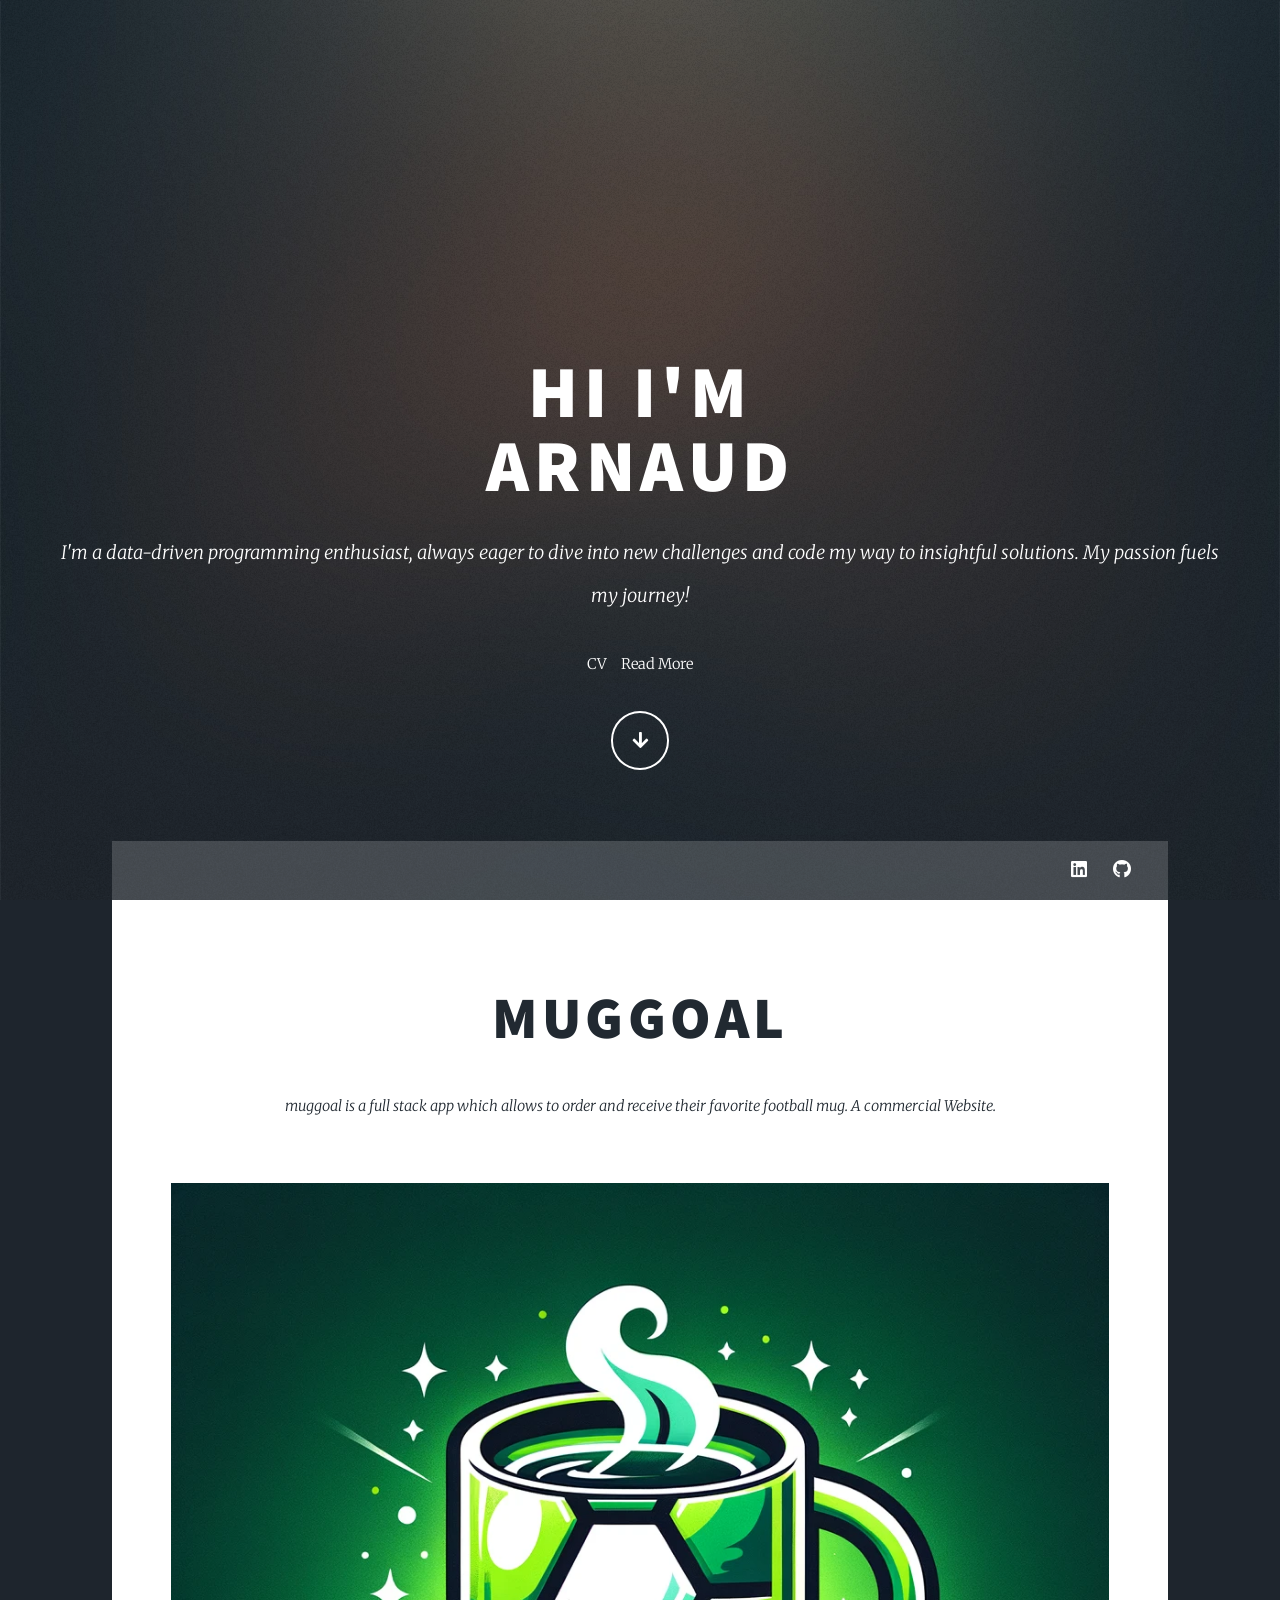
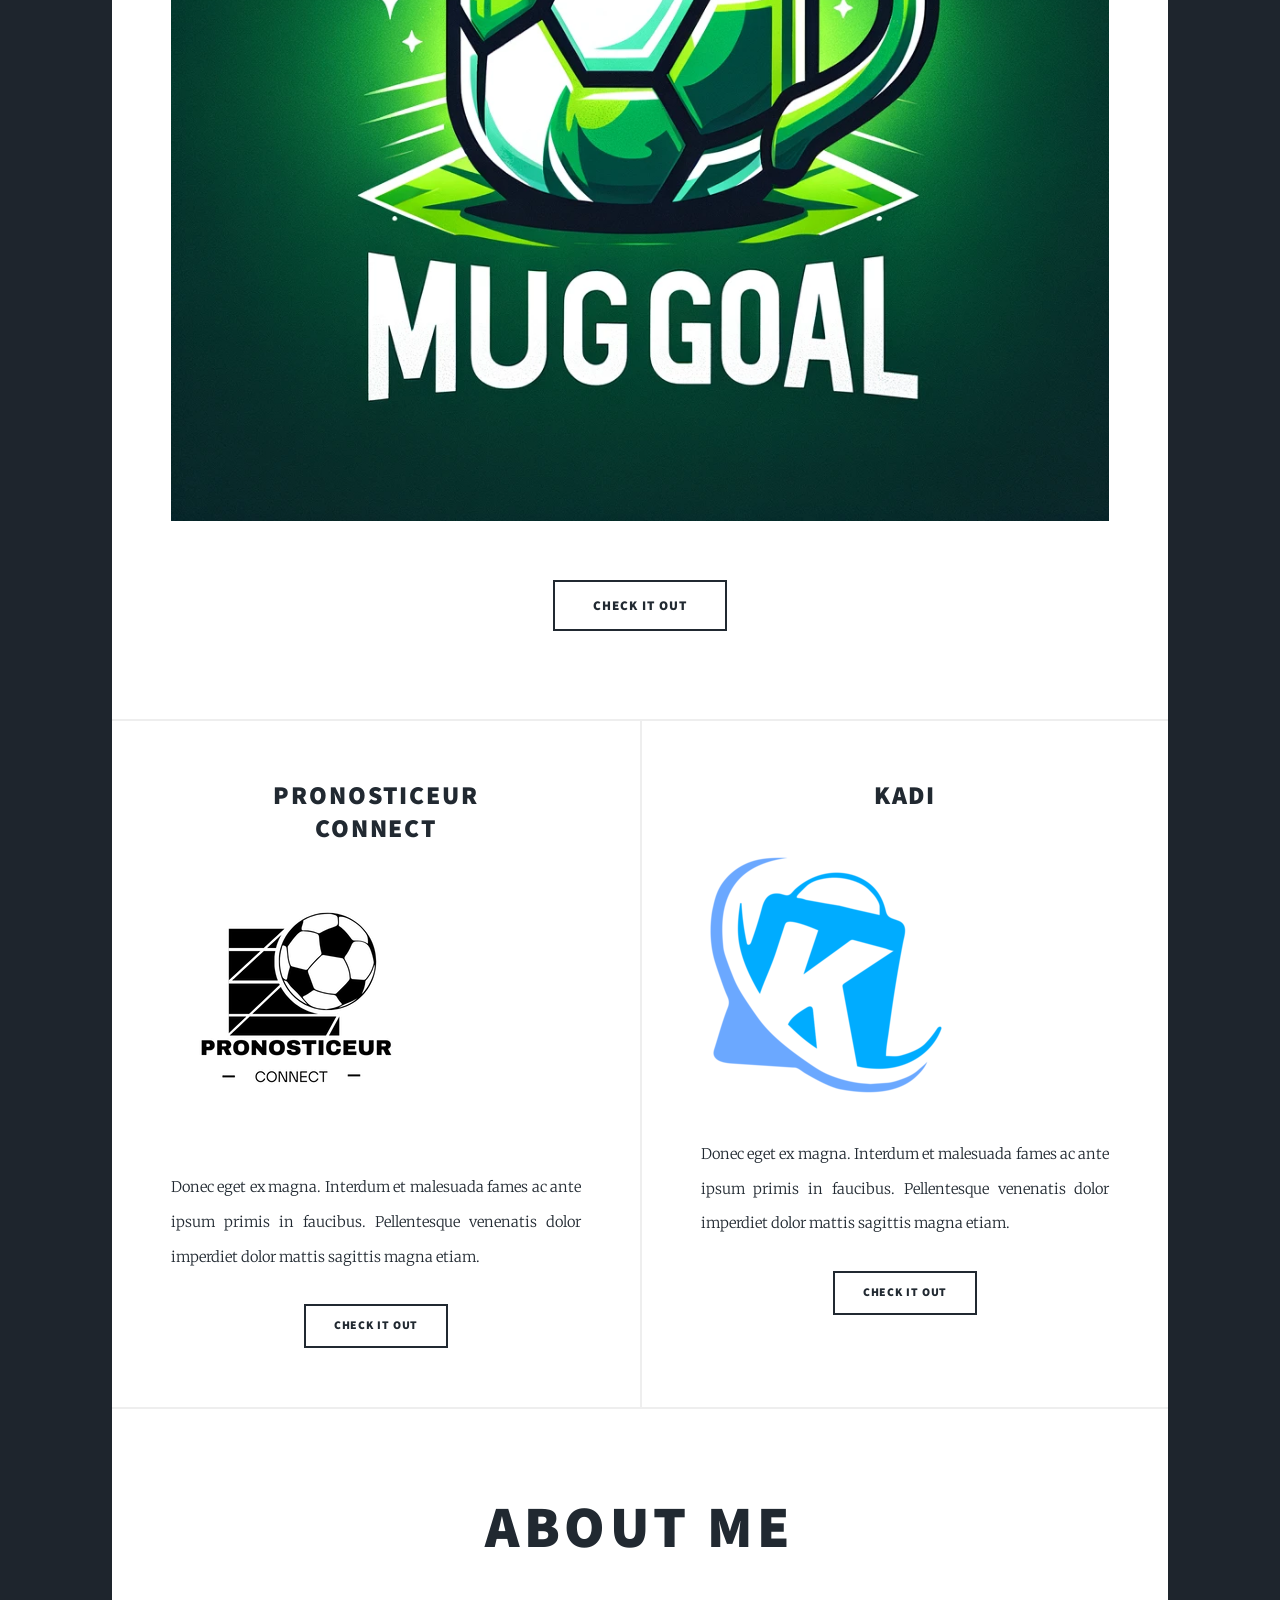
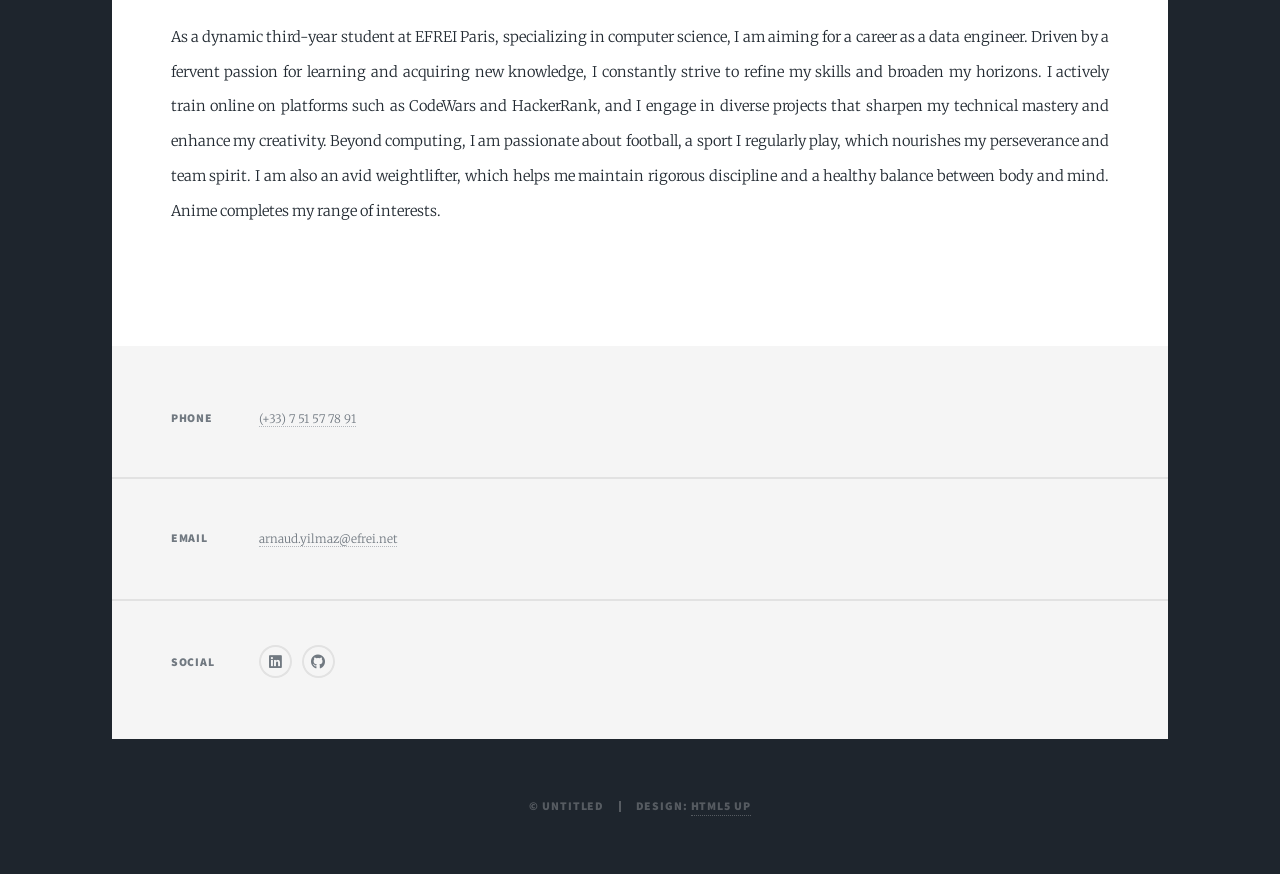
==== commit 9933a022: "last change" ====
--- a/index.html
+++ b/index.html
@@ -22,9 +22,9 @@
 					<div id="intro">
 						<h1>Hi I'm<br />
 						Arnaud</h1>
-						<p>I'm a data-driven programming enthusiast, always eager to dive into new challenges and code my way to insightful solutions. My passion fuels my journey!.</p>
+						<p>I'm a data-driven programming enthusiast, always eager to dive into new challenges and code my way to insightful solutions. My passion fuels my journey!</p>
 						<ul class="actions">
-							<li><a href="CV_Yilmaz_Arnaud.pdf" class="cv" download="Cv_Yilmaz_Arnaud.pdf">CV</a></li>
+							<li><a href="Cv_Yilmaz_Arnaud.pdf" class="cv" download="Cv_Yilmaz_Arnaud.pdf">CV</a></li>
 							<li><a href="#about-me" class="read-more" >Read More</a></li>
 						</ul>
 						<ul class="actions">
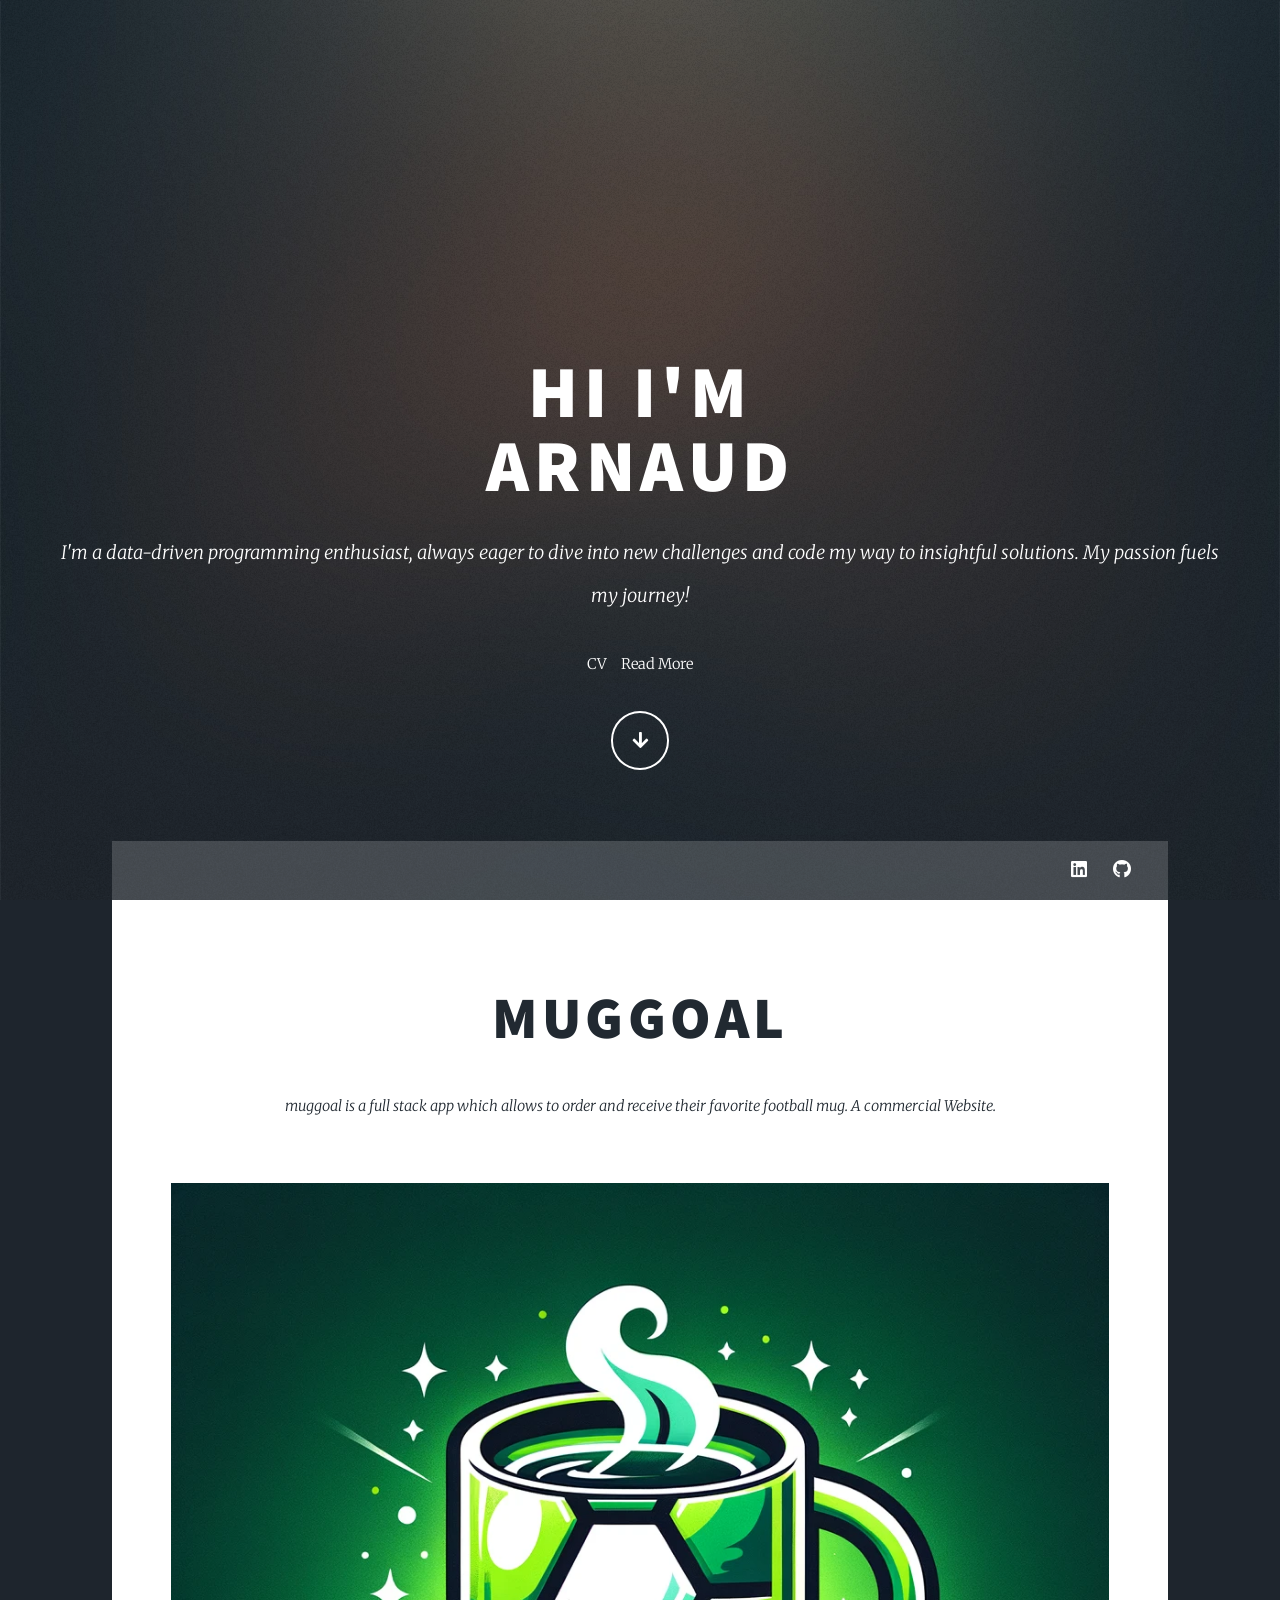
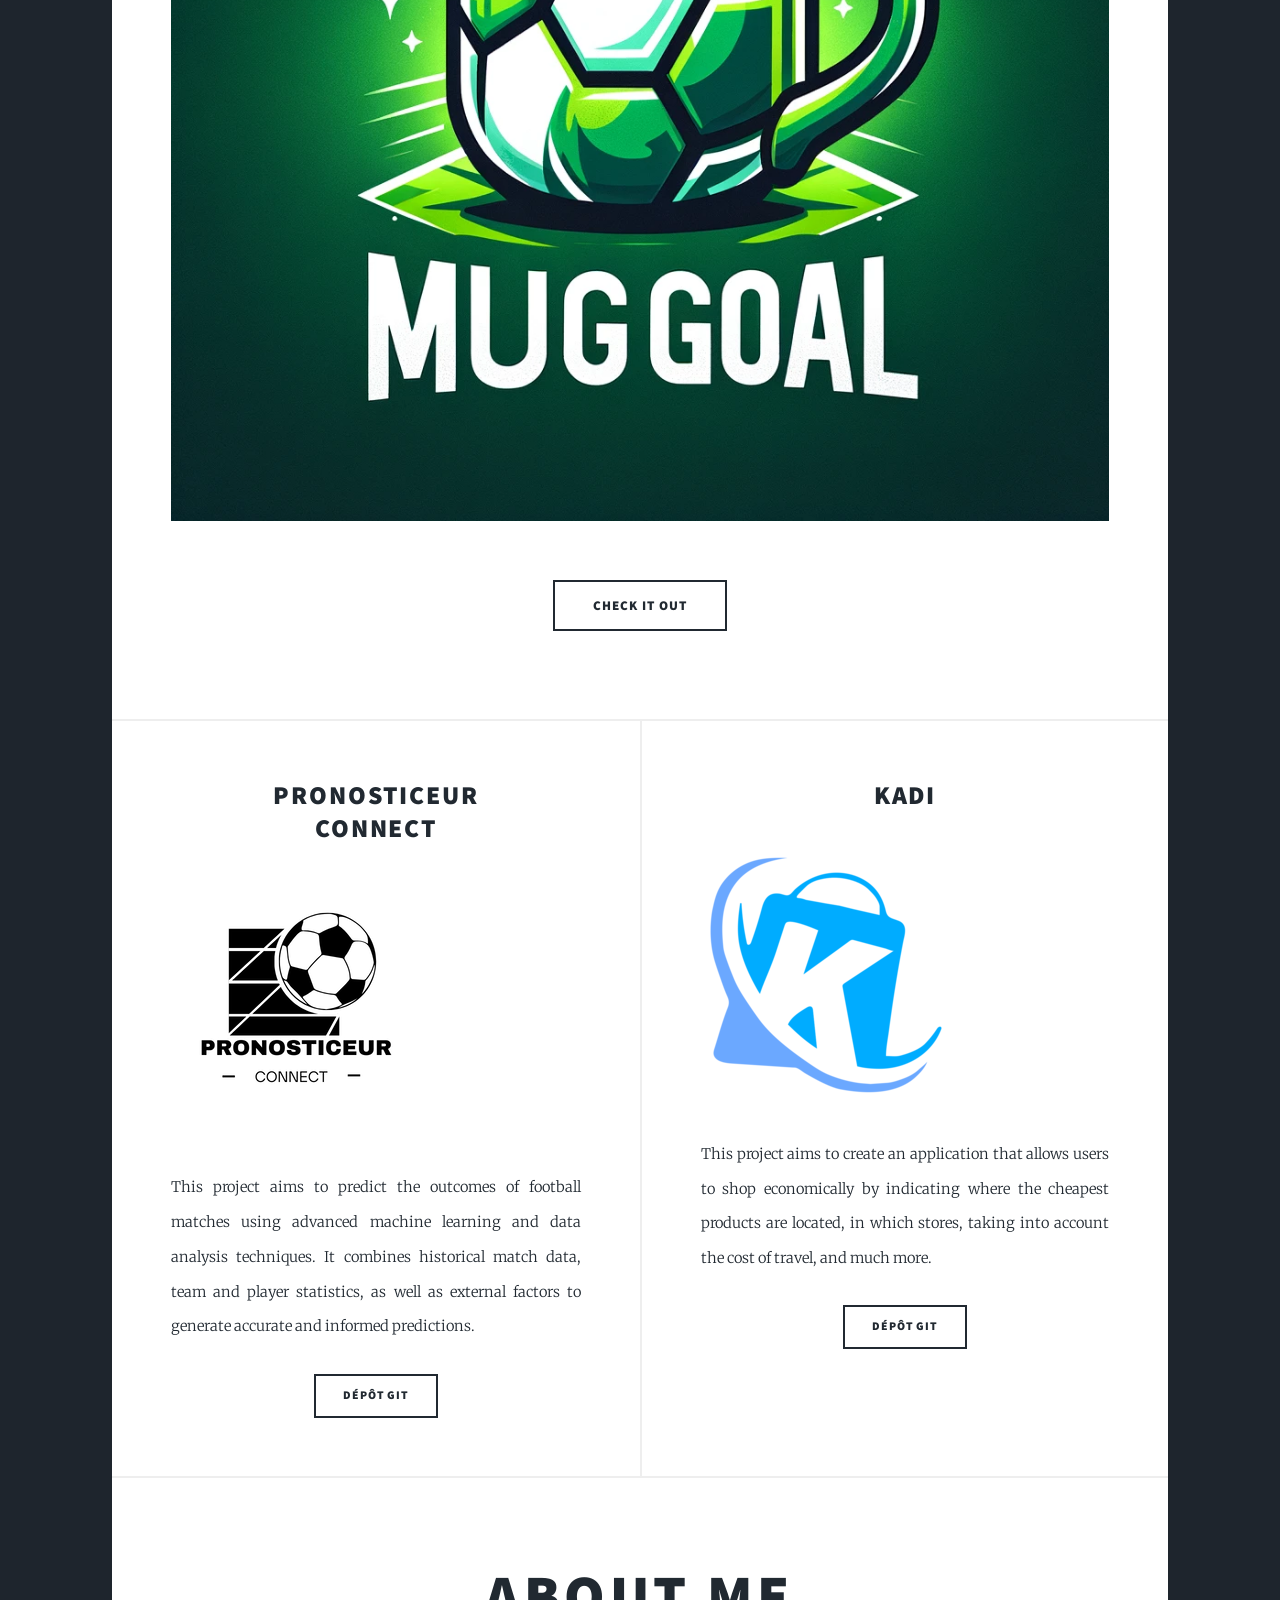
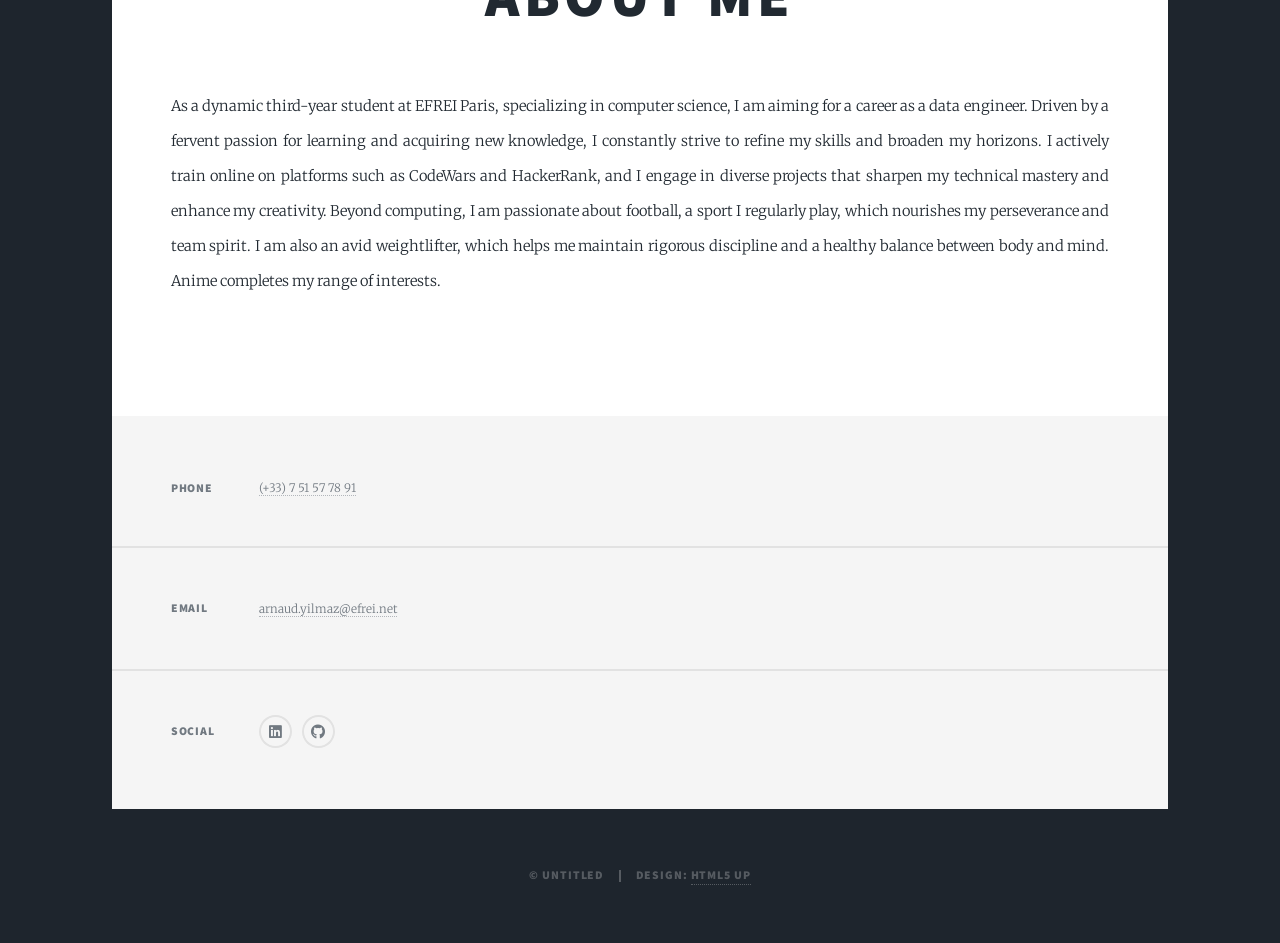
==== commit bcbe6428: "last changes" ====
--- a/index.html
+++ b/index.html
@@ -24,7 +24,7 @@
 						Arnaud</h1>
 						<p>I'm a data-driven programming enthusiast, always eager to dive into new challenges and code my way to insightful solutions. My passion fuels my journey!</p>
 						<ul class="actions">
-							<li><a href="Cv_Yilmaz_Arnaud.pdf" class="cv" download="Cv_Yilmaz_Arnaud.pdf">CV</a></li>
+							<li><a href="CV_Arnaud_Yilmaz_DA.pdf" class="cv" download="CV_Arnaud_Yilmaz_DA.pdf">CV</a></li>
 							<li><a href="#about-me" class="read-more" >Read More</a></li>
 						</ul>
 						<ul class="actions">
@@ -64,13 +64,13 @@
 							<section class="posts">
 								<article>
 									<header>
-										<h2><a href="#">Pronosticeur<br/>
+										<h2><a href="https://github.com/ylm78/PredictionL3">Pronosticeur<br/>
 											Connect</a></h2>
 									</header>
 									<a target="_blank" href="https://github.com/ylm78/PredictionL3" class="image fit"><img src="images/Black & White illustrative  Sports football  club logo.png" alt="" style="width: 250px; height: 250px;"/></a>
-									<p>Donec eget ex magna. Interdum et malesuada fames ac ante ipsum primis in faucibus. Pellentesque venenatis dolor imperdiet dolor mattis sagittis magna etiam.</p>
+									<p>This project aims to predict the outcomes of football matches using advanced machine learning and data analysis techniques. It combines historical match data, team and player statistics, as well as external factors to generate accurate and informed predictions.</p>
 									<ul class="actions special">
-										<li><a href="#" class="button">Check it out</a></li>
+										<li><a href="https://github.com/ylm78/PredictionL3" class="button">Dépôt Git</a></li>
 									</ul>
 								</article>
 								<article>
@@ -78,9 +78,9 @@
 										<h2><a href="https://github.com/16Noct/Projet_TransverseL3/tree/main">Kadi<br/></a></h2>
 									</header>
 									<a target="_blank" href="https://github.com/16Noct/Projet_TransverseL3/tree/main" class="image fit"><img src="images/kadiLogo.png" alt="" style="width: 250px; height: 250px;" /></a>
-									<p>Donec eget ex magna. Interdum et malesuada fames ac ante ipsum primis in faucibus. Pellentesque venenatis dolor imperdiet dolor mattis sagittis magna etiam.</p>
+									<p>This project aims to create an application that allows users to shop economically by indicating where the cheapest products are located, in which stores, taking into account the cost of travel, and much more.</p>
 									<ul class="actions special">
-										<li><a href="#" class="button">Check it out</a></li>
+										<li><a href="https://github.com/16Noct/Projet_TransverseL3/tree/main" class="button">Dépôt Git</a></li>
 									</ul>
 								</article>
 							</section>
@@ -114,7 +114,7 @@
 							<section>
 								<h3>Social</h3>
 								<ul class="icons alt">
-									<li><a target="_blank" href="https://www.linkedin.com/in/yilmaz-arnaud-3a35bb21b/" class="icon brands alt fa-linkedin"><span class="label">LinkedIn</span></a></li>
+									<li><a target="_blank" href="https://www.linkedin.com/in/yilmaz-arnaud-data-science/" class="icon brands alt fa-linkedin"><span class="label">LinkedIn</span></a></li>
 									<li><a target="_blank" href="https://github.com/ylm78" class="icon brands alt fa-github"><span class="label">GitHub</span></a></li>
 								</ul>
 							</section>
@@ -138,4 +138,4 @@
 			<script src="assets/js/main.js"></script>
 
 	</body>
-</html>+</html>
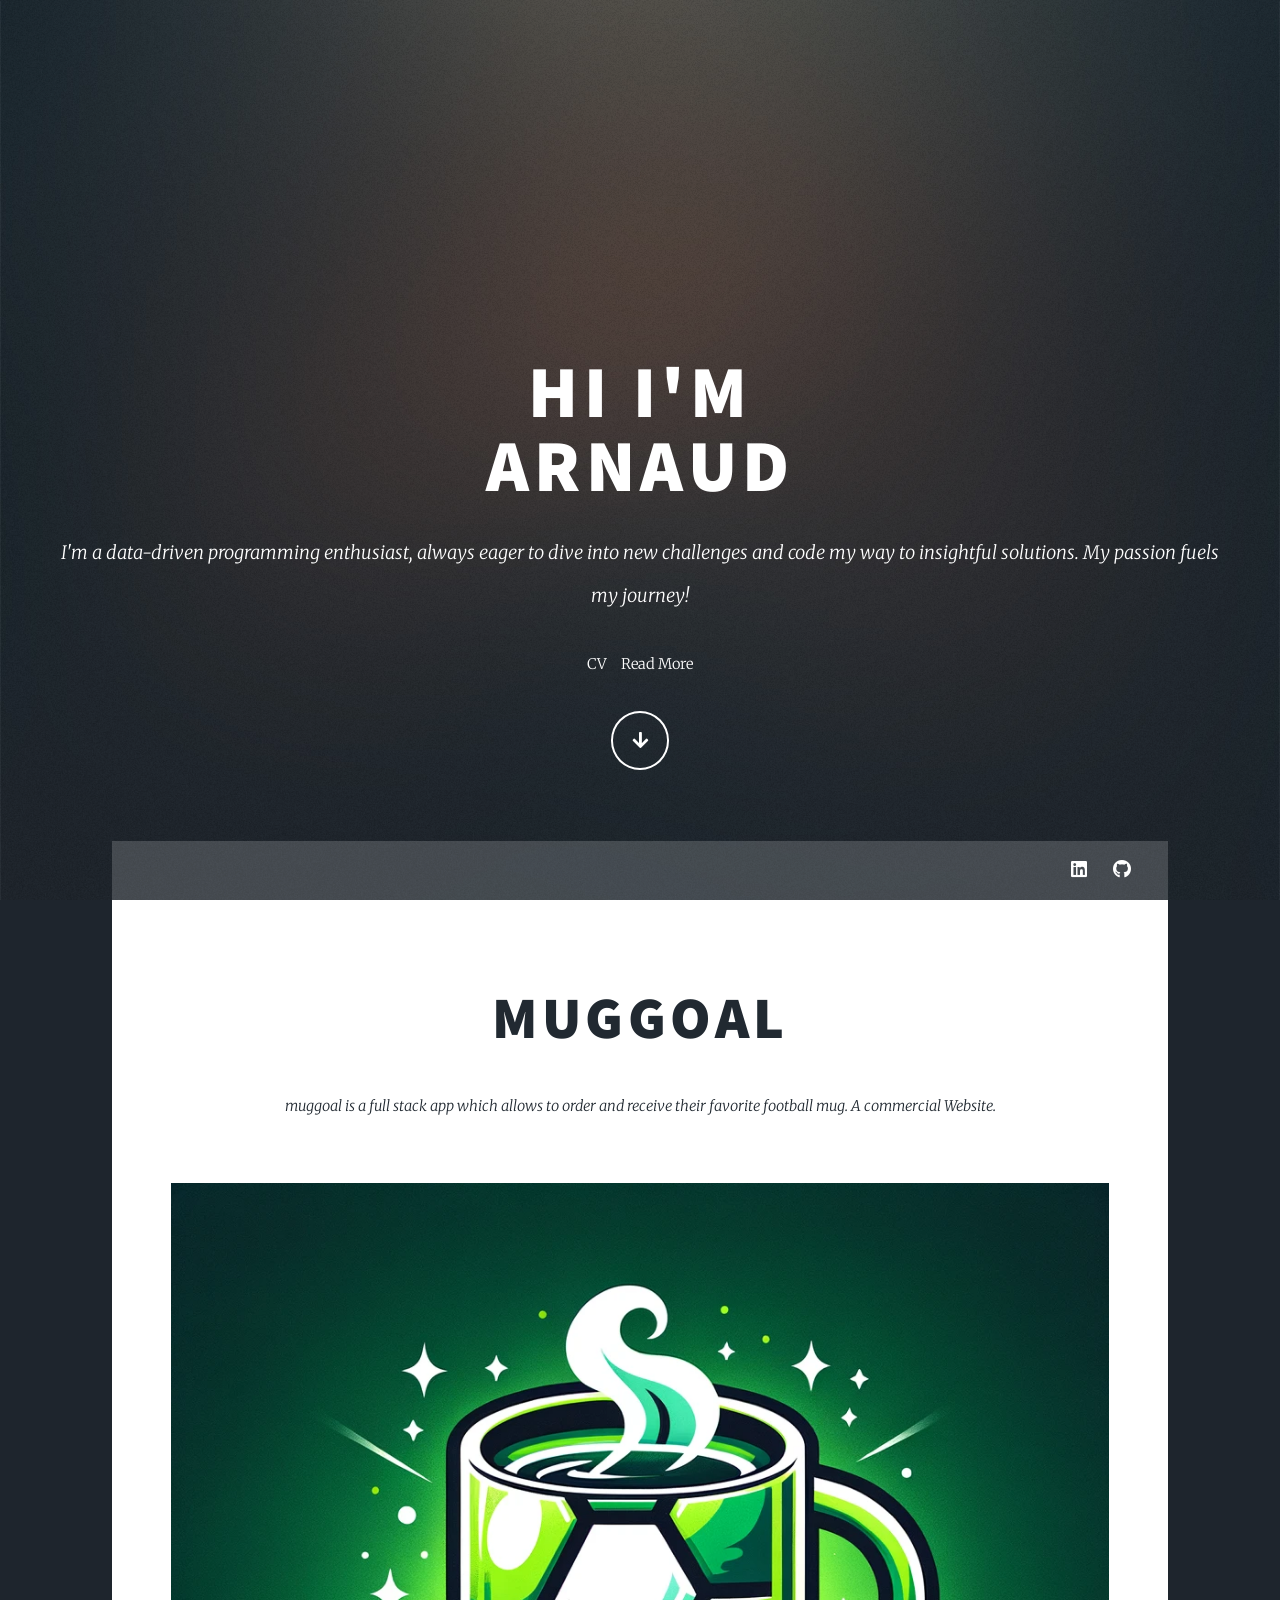
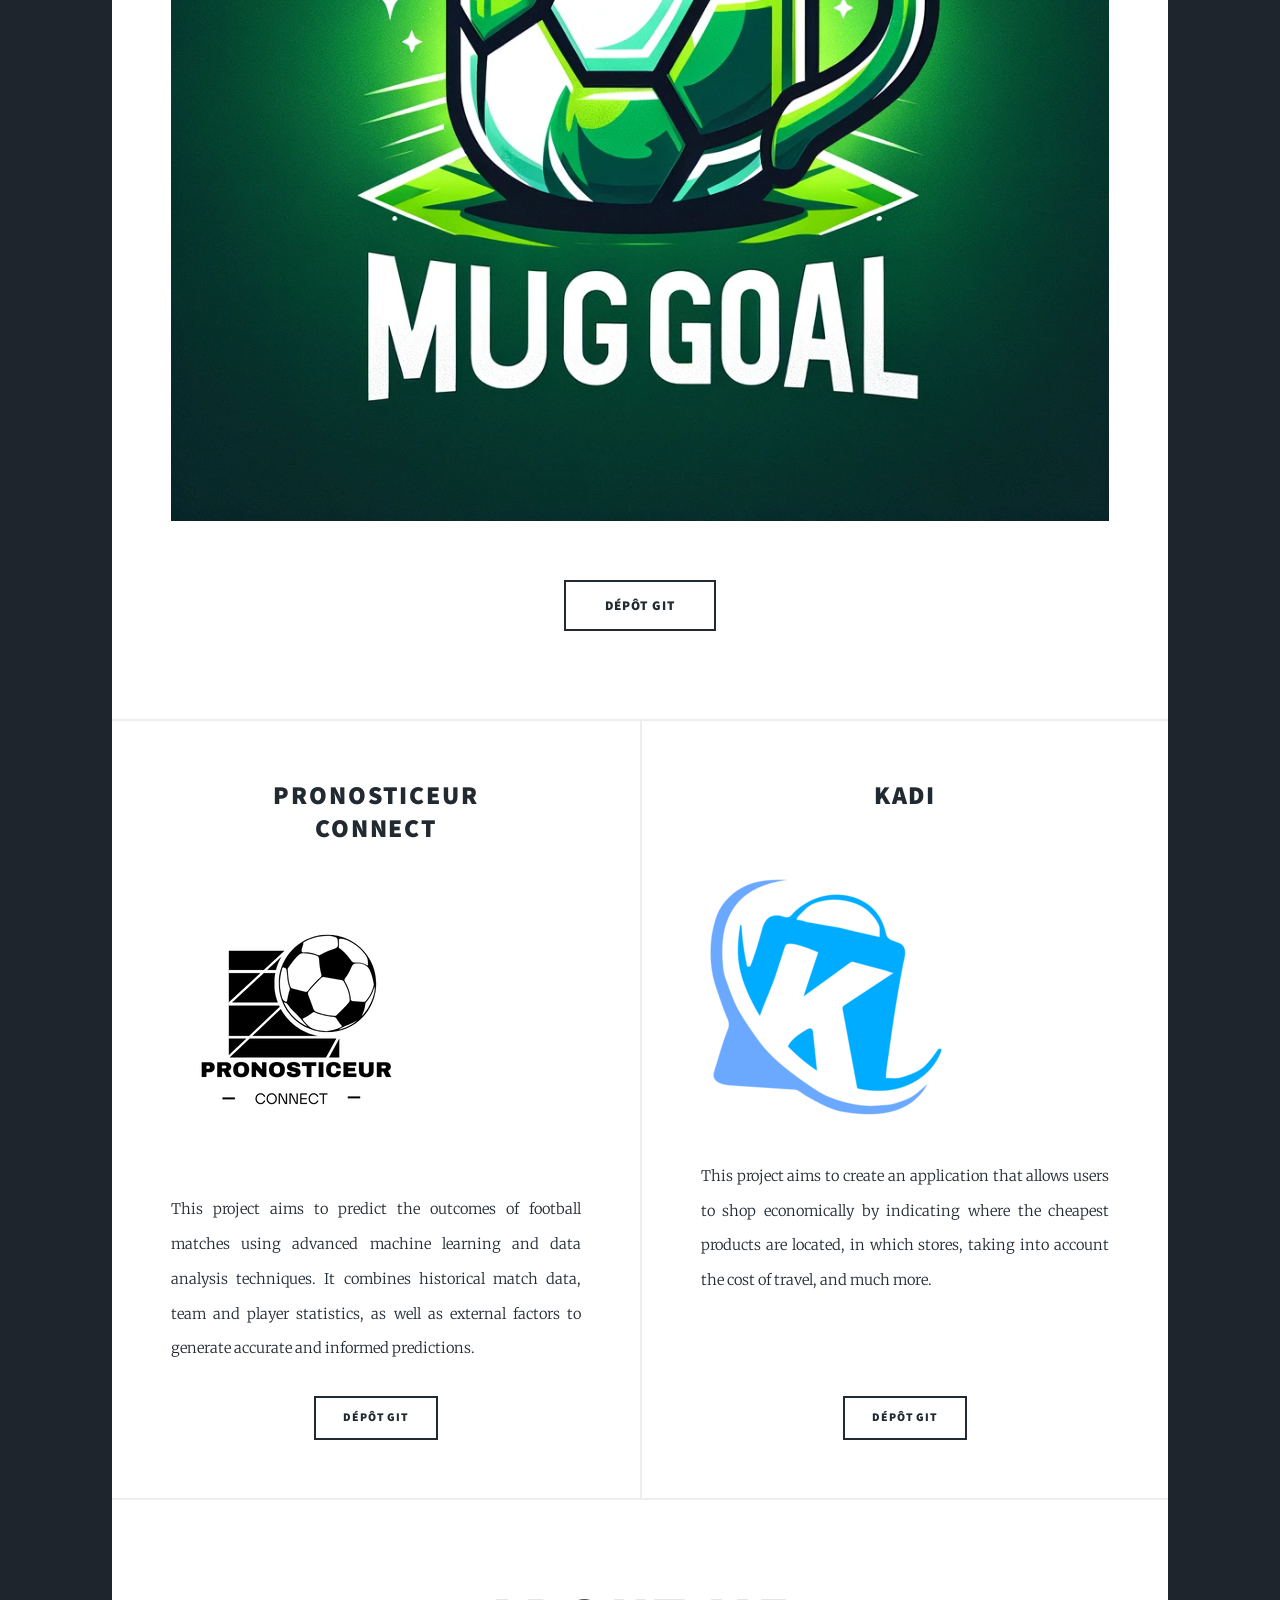
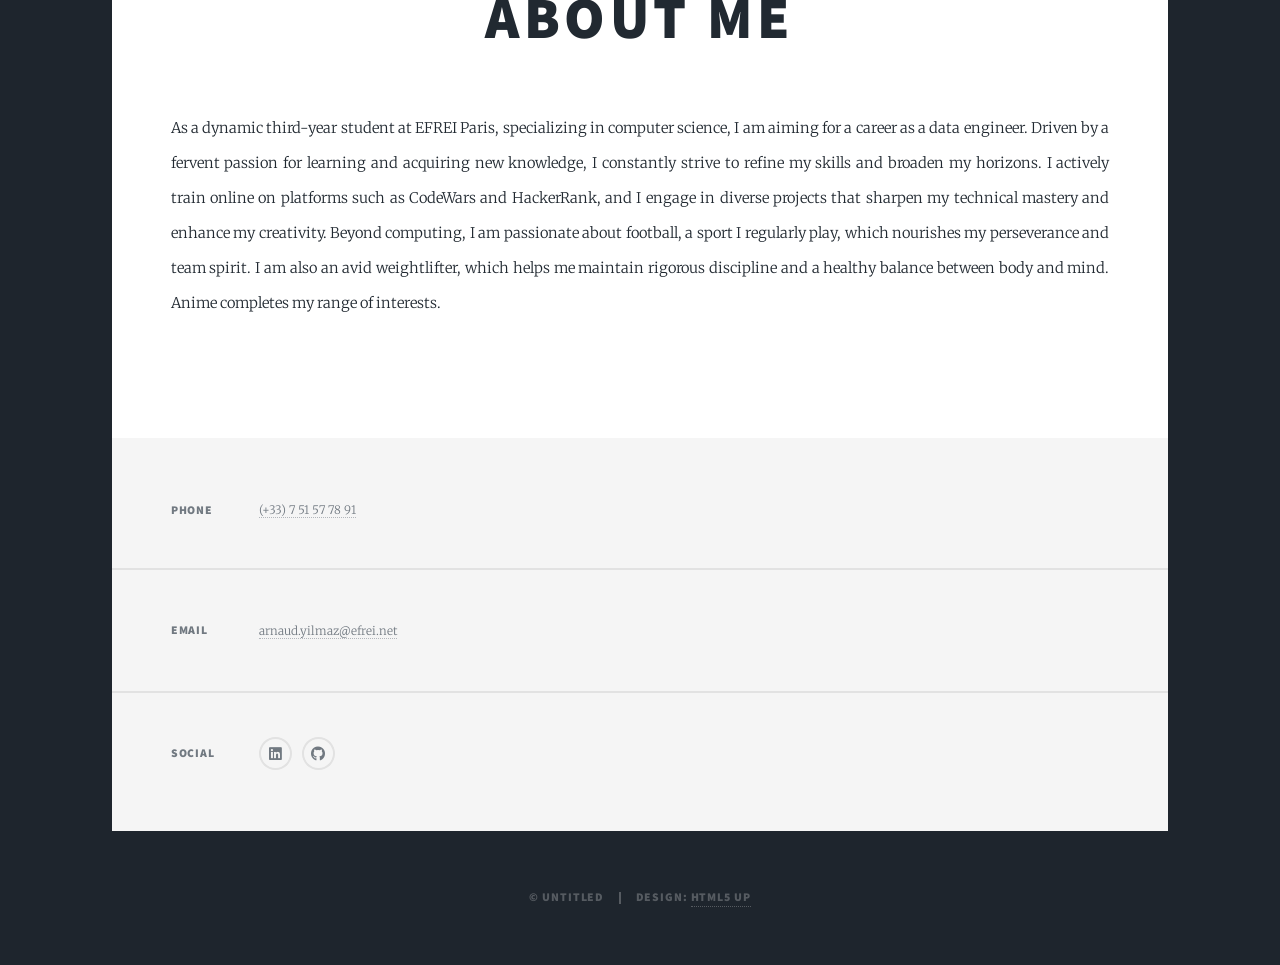
==== commit 817d8da2: "last changes" ====
--- a/index.html
+++ b/index.html
@@ -57,33 +57,49 @@
 								</header>
 								<a href="#" class="image main"><img src="images/logo_muggoal.png" alt="" /></a>
 								<ul class="actions special">
-									<li><a href="#" class="button large">Check it out</a></li>
+									<li><a href="#" class="button large">Dépôt Git</a></li>
 								</ul>
 							</article>
 						<!-- Posts -->
-							<section class="posts">
-								<article>
-									<header>
-										<h2><a href="https://github.com/ylm78/PredictionL3">Pronosticeur<br/>
-											Connect</a></h2>
-									</header>
-									<a target="_blank" href="https://github.com/ylm78/PredictionL3" class="image fit"><img src="images/Black & White illustrative  Sports football  club logo.png" alt="" style="width: 250px; height: 250px;"/></a>
-									<p>This project aims to predict the outcomes of football matches using advanced machine learning and data analysis techniques. It combines historical match data, team and player statistics, as well as external factors to generate accurate and informed predictions.</p>
-									<ul class="actions special">
-										<li><a href="https://github.com/ylm78/PredictionL3" class="button">Dépôt Git</a></li>
-									</ul>
-								</article>
-								<article>
-									<header>
-										<h2><a href="https://github.com/16Noct/Projet_TransverseL3/tree/main">Kadi<br/></a></h2>
-									</header>
-									<a target="_blank" href="https://github.com/16Noct/Projet_TransverseL3/tree/main" class="image fit"><img src="images/kadiLogo.png" alt="" style="width: 250px; height: 250px;" /></a>
-									<p>This project aims to create an application that allows users to shop economically by indicating where the cheapest products are located, in which stores, taking into account the cost of travel, and much more.</p>
-									<ul class="actions special">
-										<li><a href="https://github.com/16Noct/Projet_TransverseL3/tree/main" class="button">Dépôt Git</a></li>
-									</ul>
-								</article>
-							</section>
+						<section class="posts">
+							<article>
+								<header>
+									<h2><a href="https://github.com/ylm78/PredictionL3">Pronosticeur<br/> Connect</a></h2>
+								</header>
+								<a target="_blank" href="https://github.com/ylm78/PredictionL3" class="image fit">
+									<img src="images/Black & White illustrative  Sports football  club logo.png" alt="" style="width: 250px; height: 250px;"/>
+								</a>
+								<p>This project aims to predict the outcomes of football matches using advanced machine learning and data analysis techniques. It combines historical match data, team and player statistics, as well as external factors to generate accurate and informed predictions.</p>
+								<ul class="actions special">
+									<li><a href="https://github.com/ylm78/PredictionL3" class="button">Dépôt Git</a></li>
+								</ul>
+							</article>
+							<article>
+								<header>
+									<h2><a href="https://github.com/16Noct/Projet_TransverseL3/tree/main">Kadi<br/></a></h2>
+								</header>
+								<a target="_blank" href="https://github.com/16Noct/Projet_TransverseL3/tree/main" class="image fit">
+									<img src="images/kadiLogo.png" alt="" style="width: 250px; height: 250px;" />
+								</a>
+								<p>This project aims to create an application that allows users to shop economically by indicating where the cheapest products are located, in which stores, taking into account the cost of travel, and much more.</p>
+								<ul class="actions special">
+									<li><a href="https://github.com/16Noct/Projet_TransverseL3/tree/main" class="button">Dépôt Git</a></li>
+								</ul>
+							</article>
+						</section>
+						
+						<style>
+						.posts article {
+							display: flex;
+							flex-direction: column;
+							justify-content: space-between;
+						}
+						
+						.actions.special {
+							margin-top: auto; /* Push the actions to the bottom of the article */
+						}
+						</style>
+						
 						<!-- Read More About Me -->
 							<article class="post" id="about-me">
 								<header class="major">
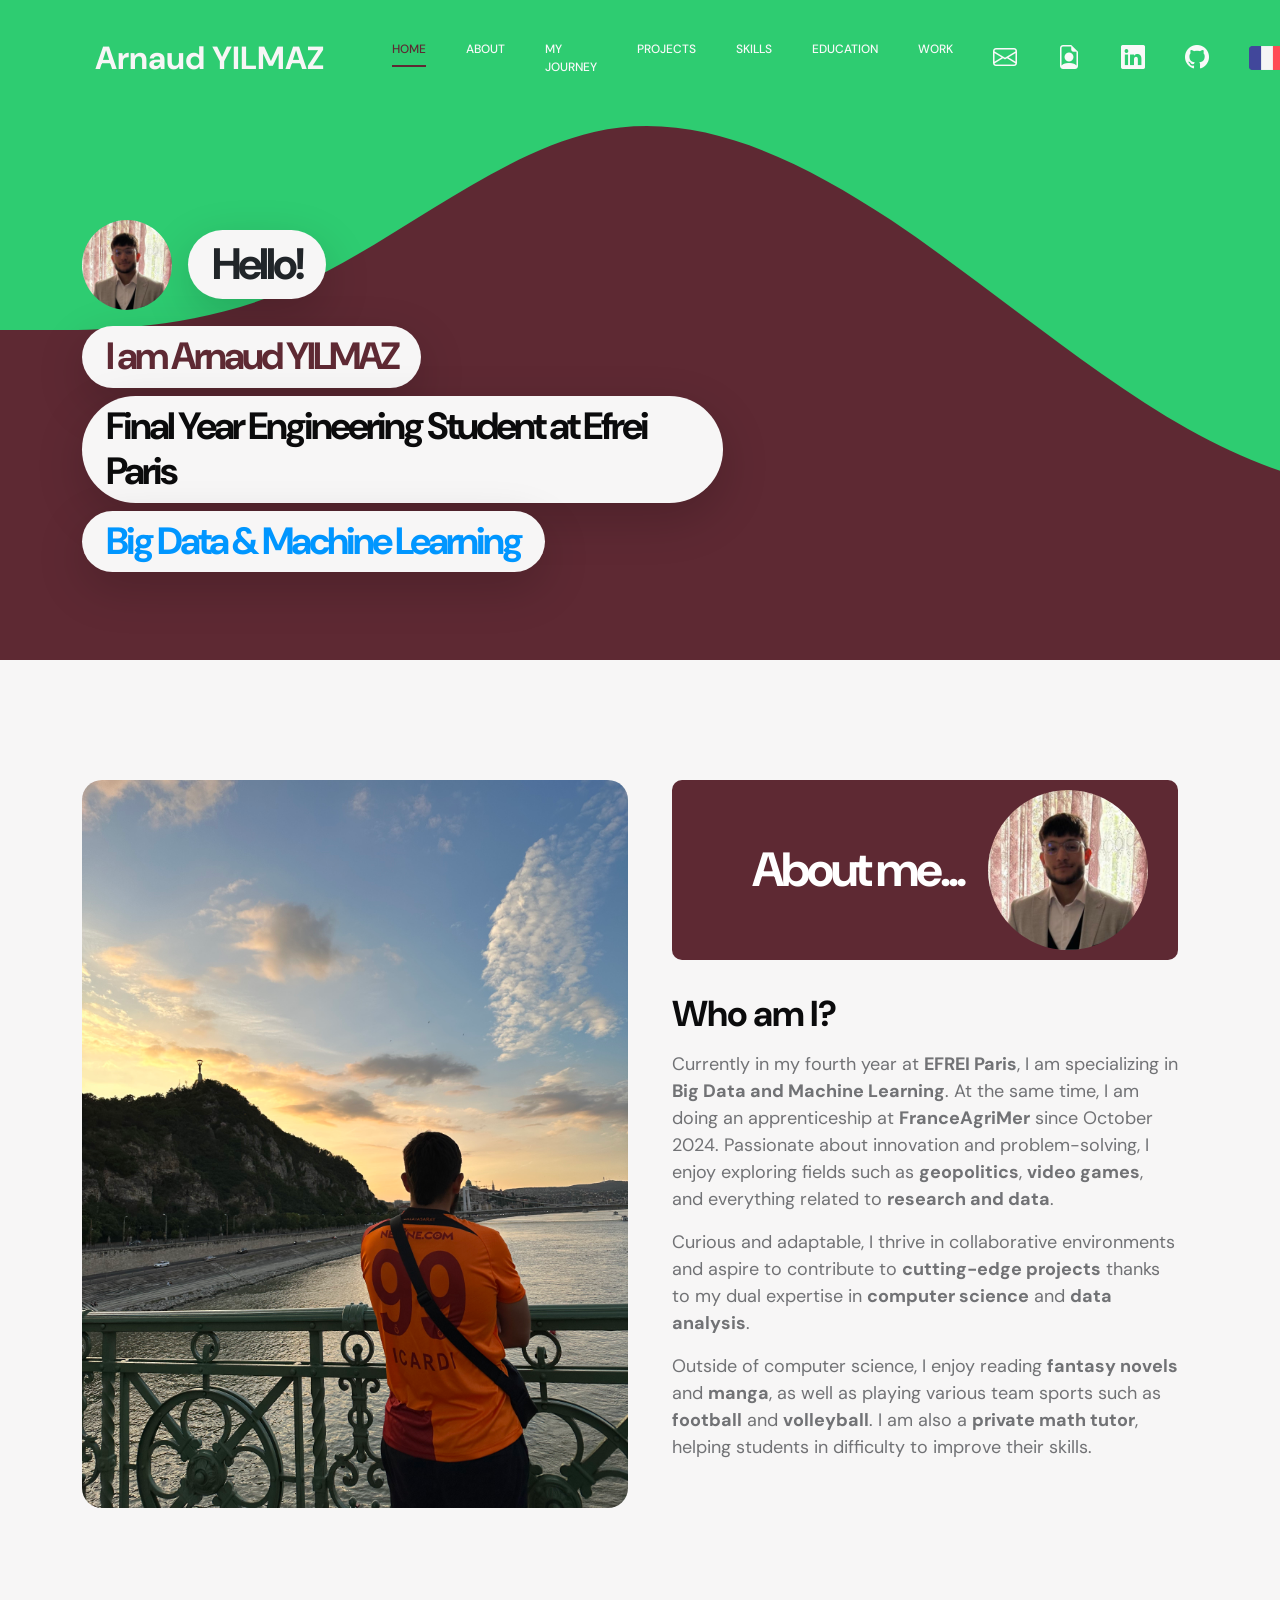
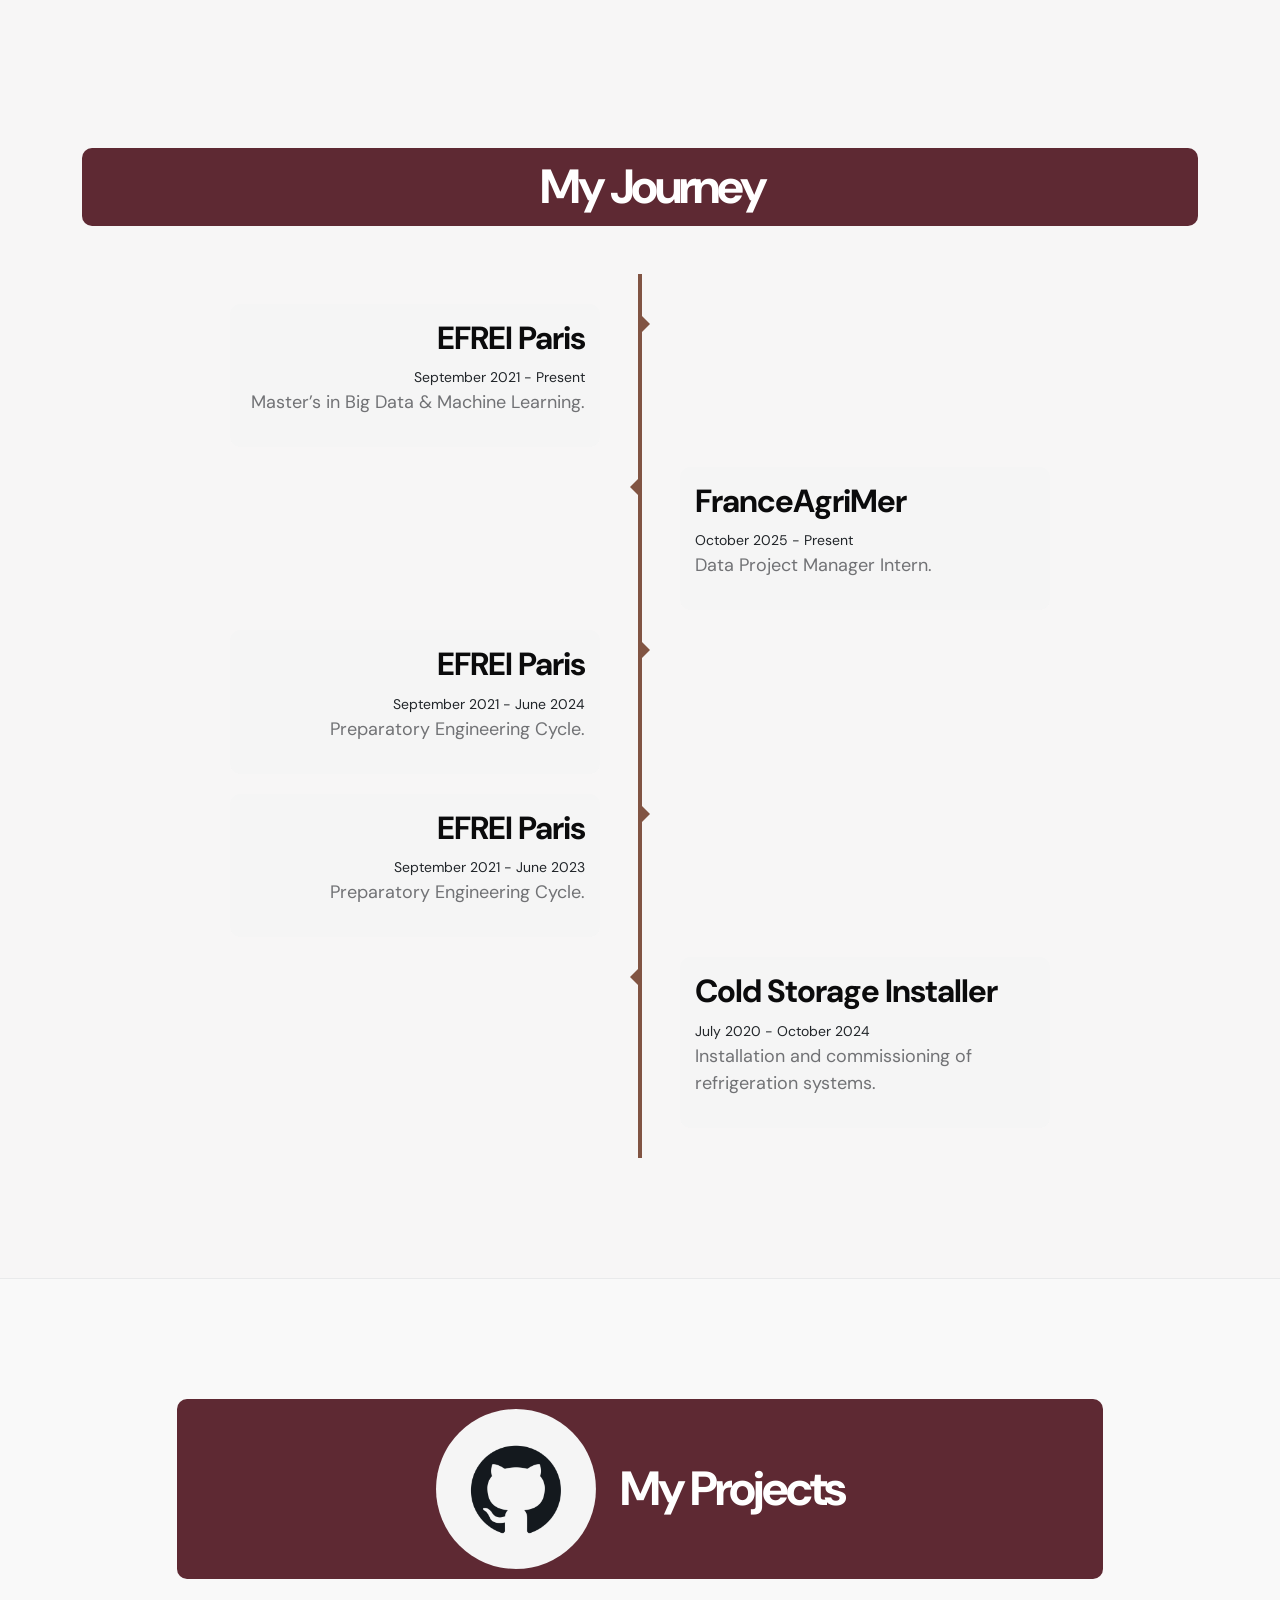
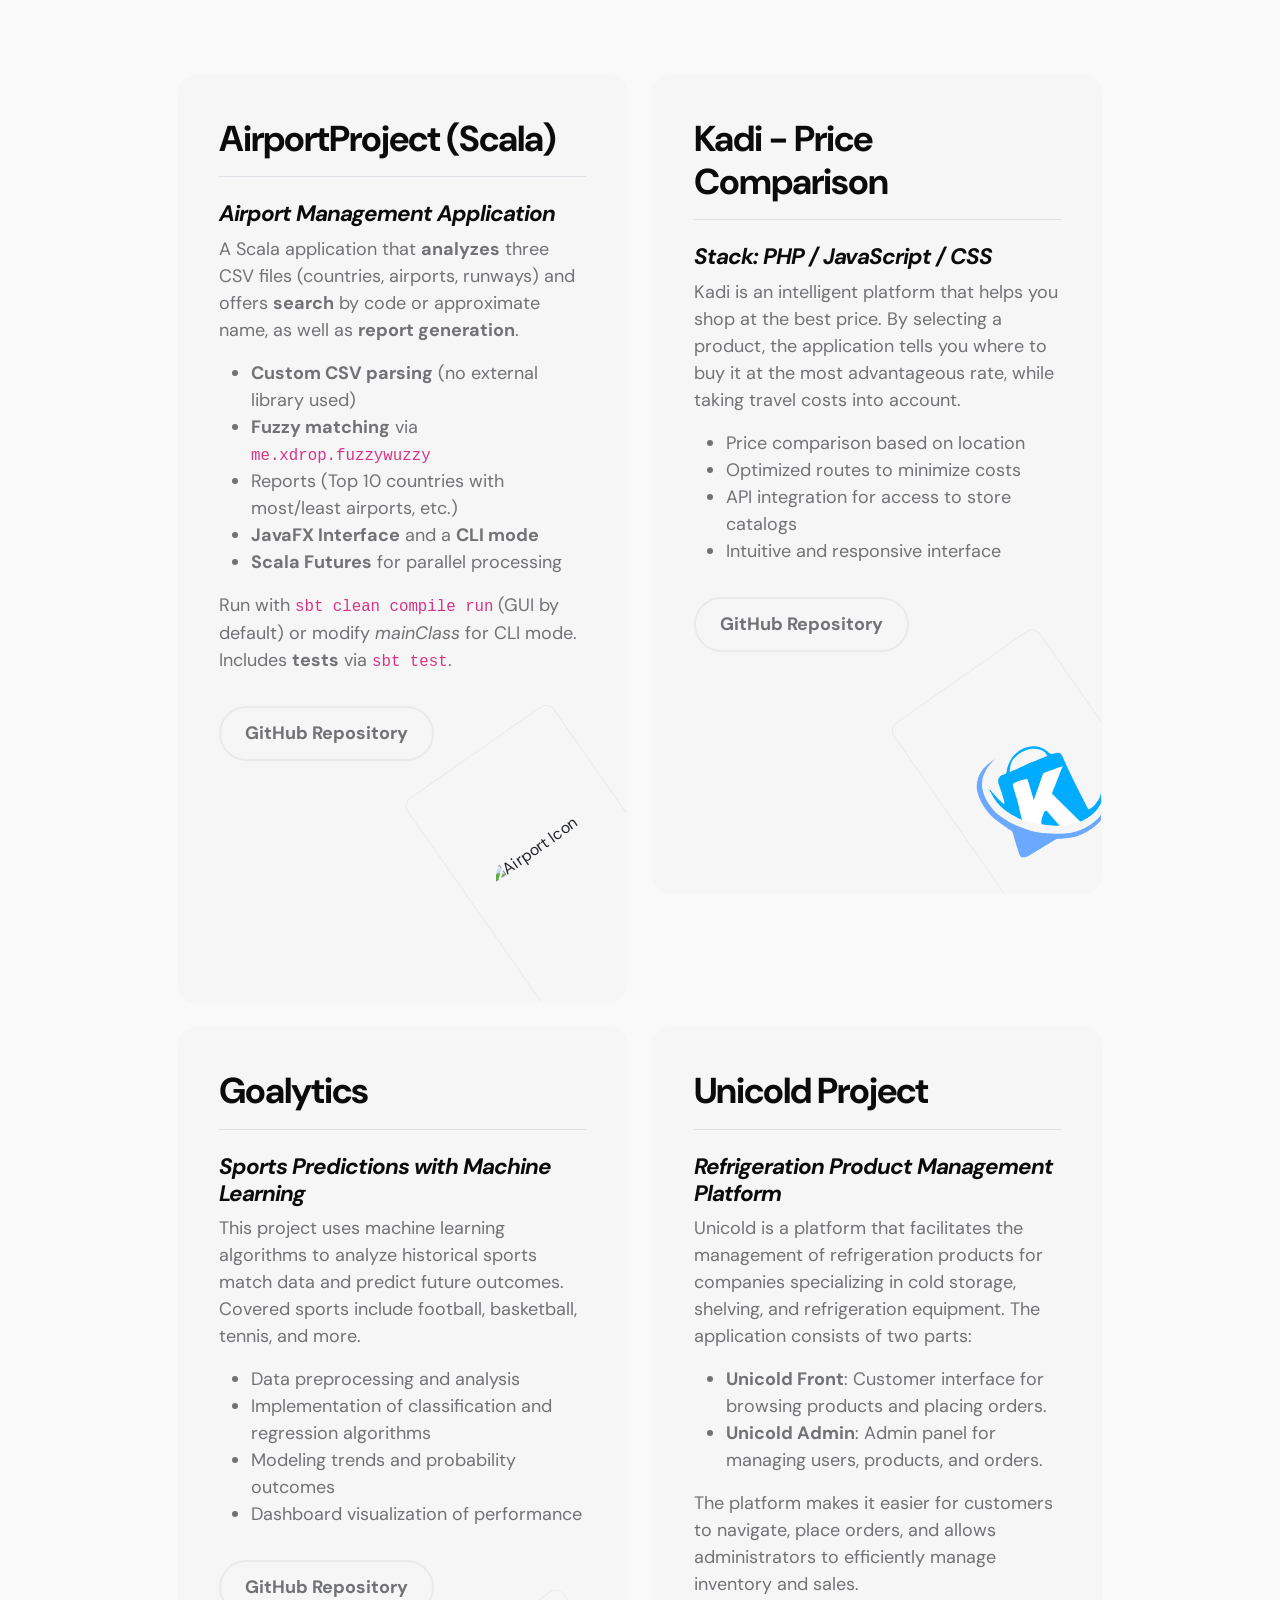
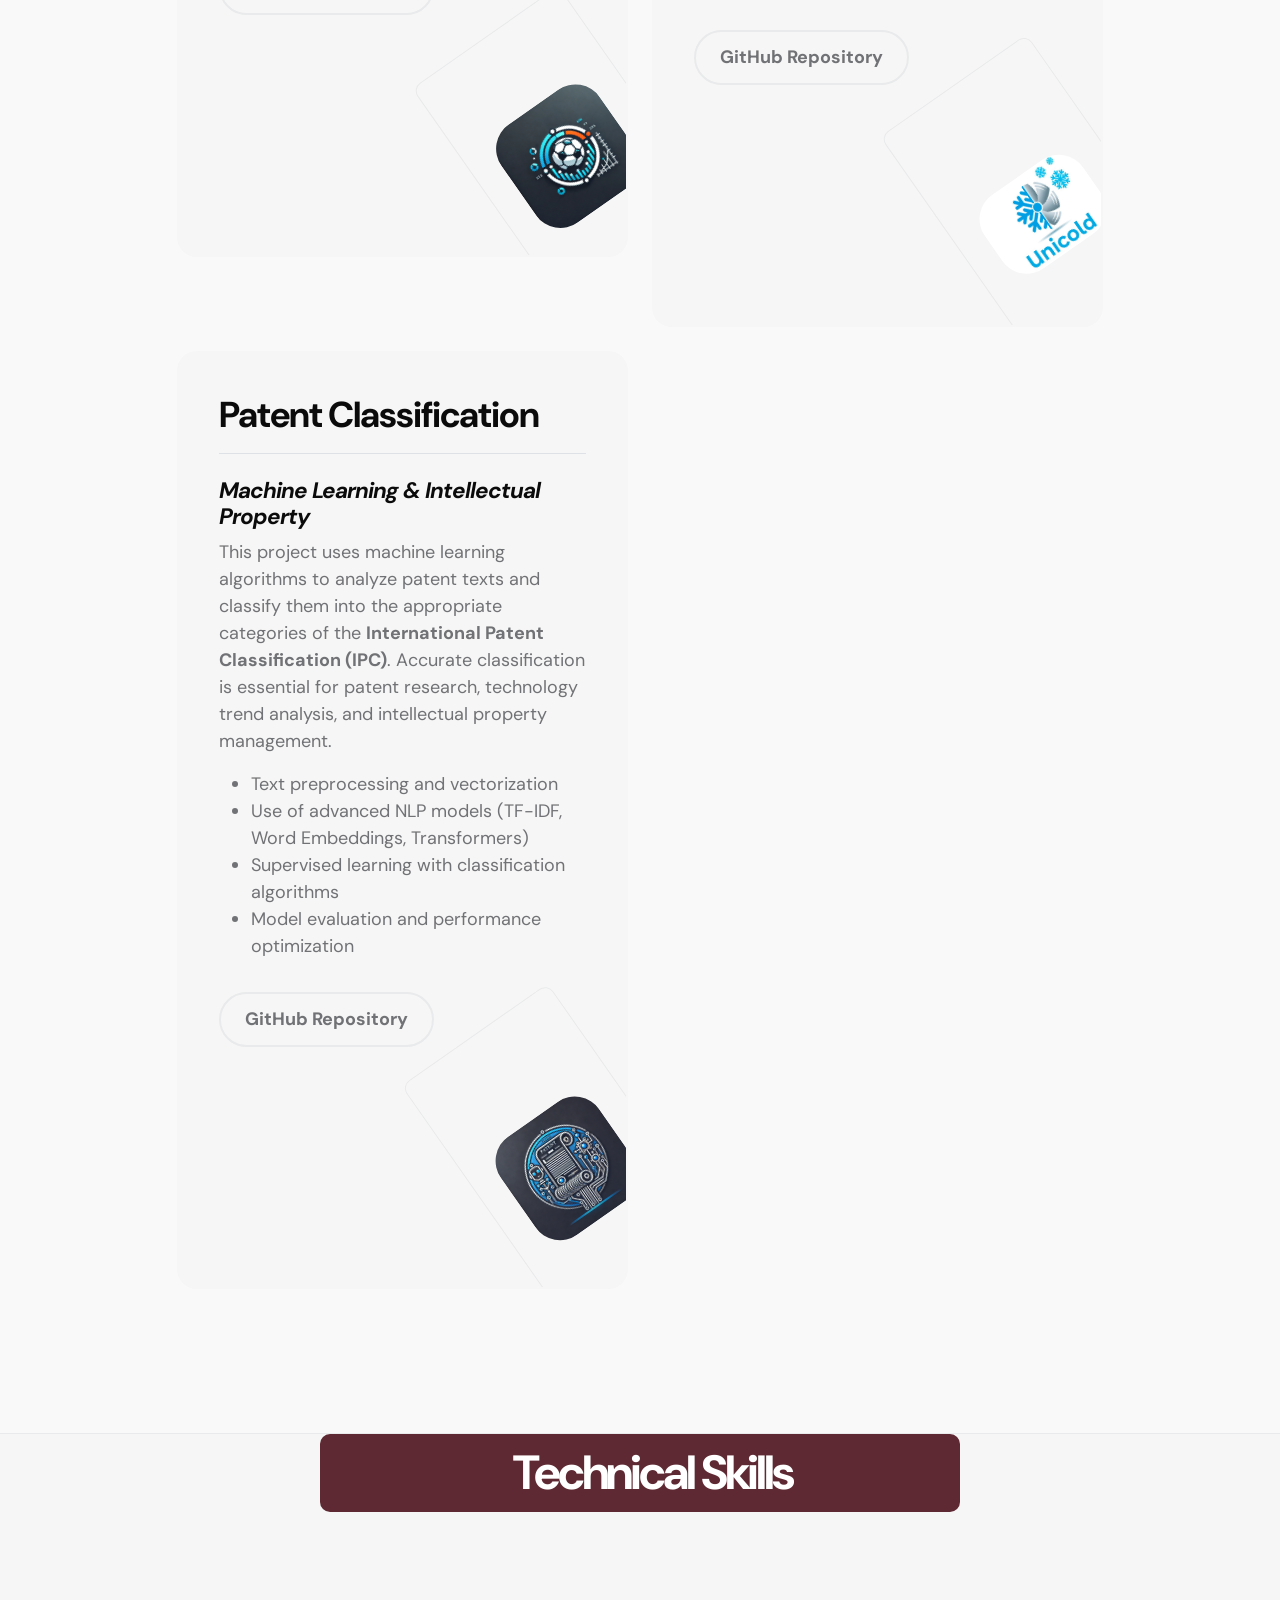
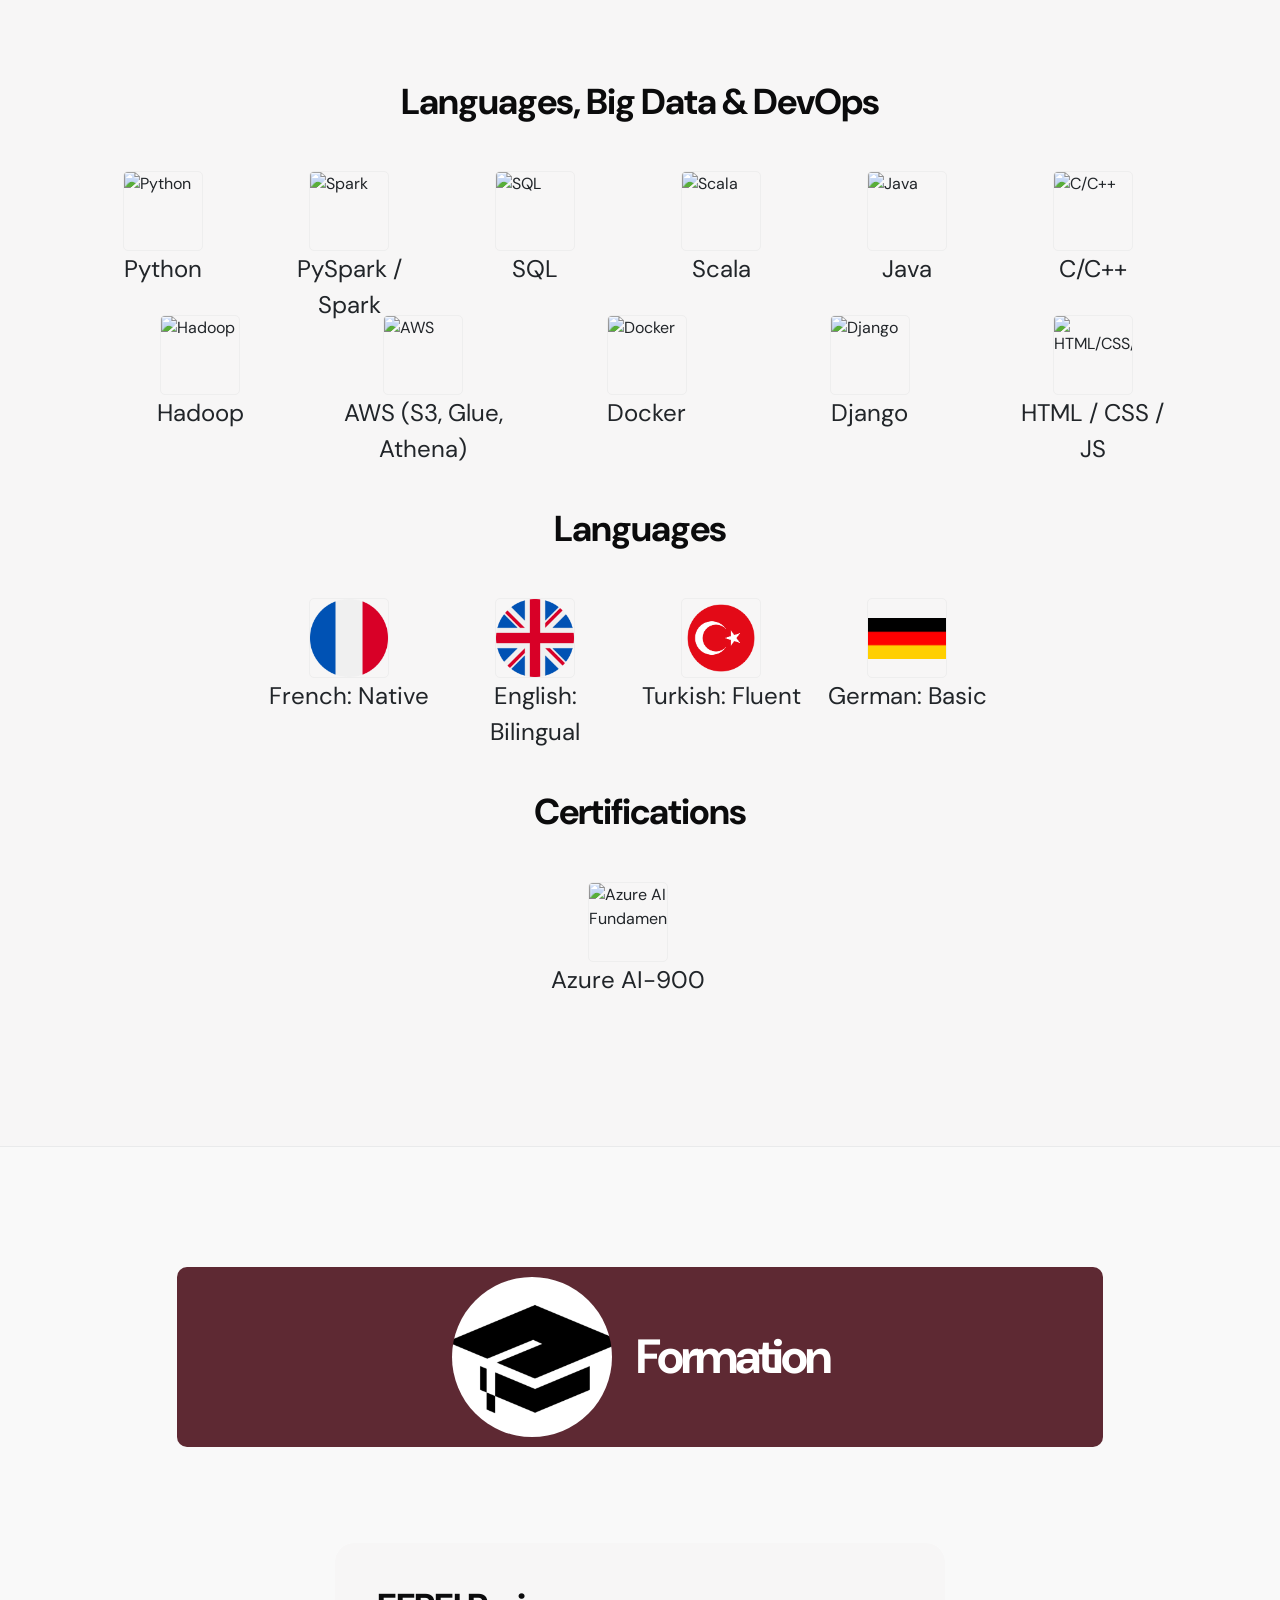
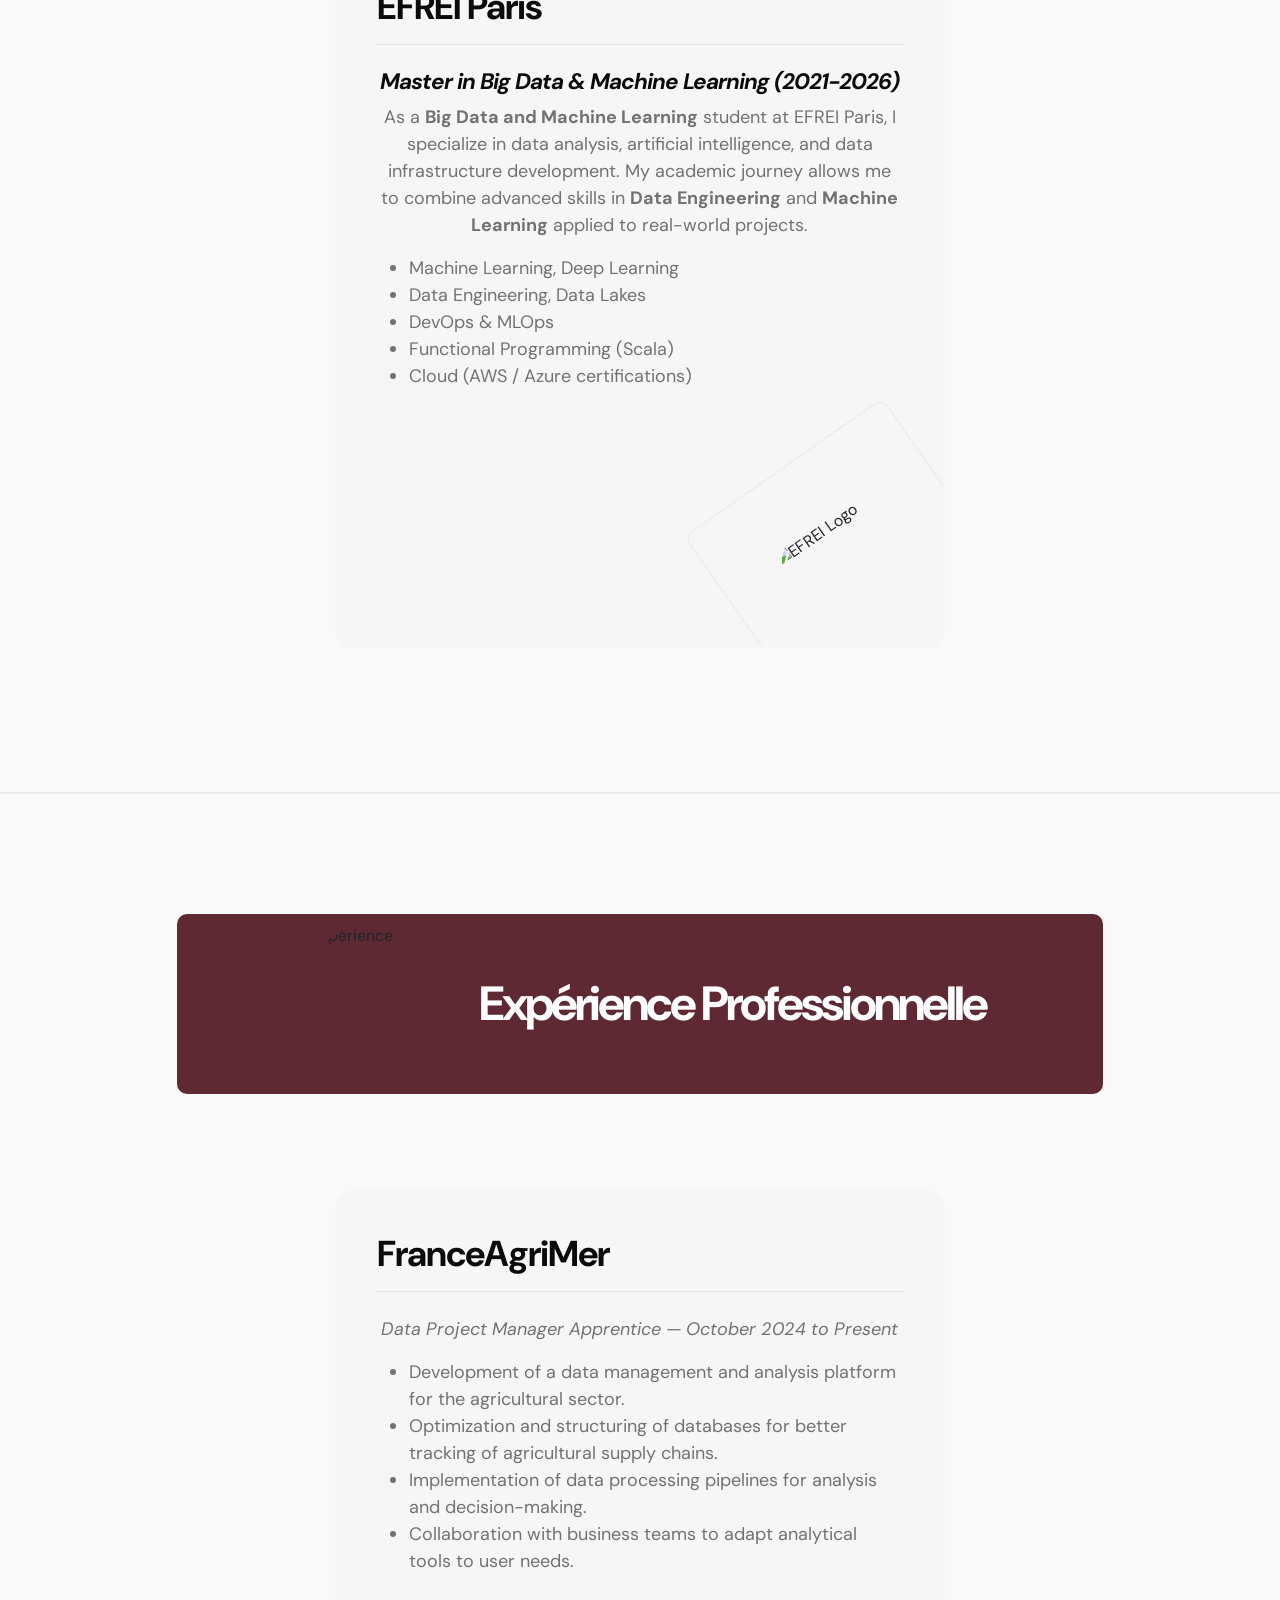
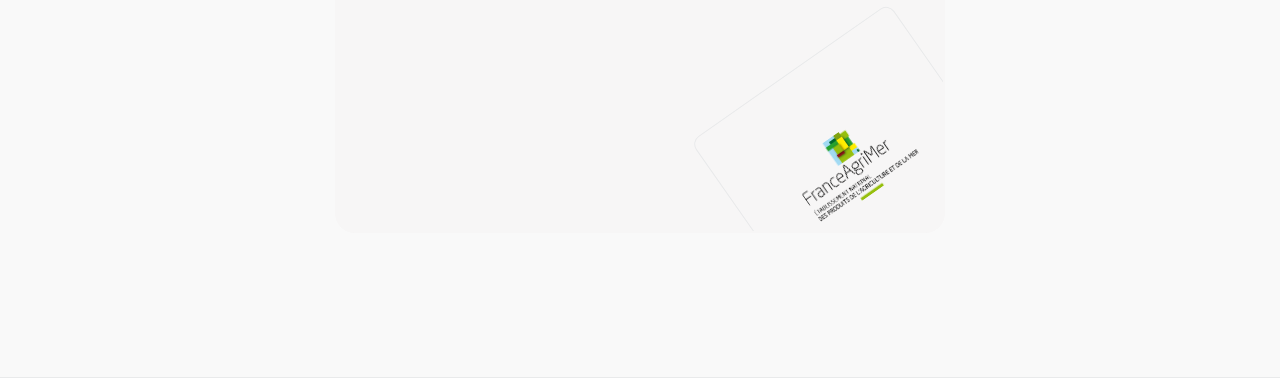
==== commit ce96bf8b: "Initial commit - Portfolio Arnaud YILMAZ" ====
--- a/index.html
+++ b/index.html
@@ -1,157 +1,29 @@
-<!DOCTYPE HTML>
-<!--
-	Massively by HTML5 UP
-	html5up.net | @ajlkn
-	Free for personal and commercial use under the CCA 3.0 license (html5up.net/license)
--->
-<html>
-	<head>
-		<title>Arnaud | IT Student</title>
-		<link rel="icon" href="images/departement-it.png" type="image/png">
-		<meta charset="utf-8" />
-		<meta name="viewport" content="width=device-width, initial-scale=1, user-scalable=no" />
-		<link rel="stylesheet" href="assets/css/main.css" />
-		<noscript><link rel="stylesheet" href="assets/css/noscript.css" /></noscript>
-	</head>
-	<body class="is-preload"> 
-
-		<!-- Wrapper -->
-			<div id="wrapper" class="fade-in"> 
-
-				<!-- Intro -->
-					<div id="intro">
-						<h1>Hi I'm<br />
-						Arnaud</h1>
-						<p>I'm a data-driven programming enthusiast, always eager to dive into new challenges and code my way to insightful solutions. My passion fuels my journey!</p>
-						<ul class="actions">
-							<li><a href="CV_Arnaud_Yilmaz_DA.pdf" class="cv" download="CV_Arnaud_Yilmaz_DA.pdf">CV</a></li>
-							<li><a href="#about-me" class="read-more" >Read More</a></li>
-						</ul>
-						<ul class="actions">
-							<li><a href="#header" class="button icon solid solo fa-arrow-down scrolly">Continue</a></li>
-						</ul>
-					</div>
-
-				<!-- Header -->
-					<header id="header">
-					</header>
-
-				<!-- Nav -->
-					<nav id="nav">
-						<ul class="links">
-						</ul>
-						<ul class="icons">
-							<li><a target="_blank" href="https://www.linkedin.com/in/yilmaz-arnaud-3a35bb21b/" class="icon brands fa-linkedin"><span class="label">LinkedIn</span></a></li>
-							<li><a target="_blank" href="https://github.com/ylm78" class="icon brands fa-github"><span class="label">GitHub</span></a></li>
-						</ul>
-					</nav>
-
-				<!-- Main -->
-					<div id="main">
-
-						<!-- Featured Post -->
-							<article class="post featured">
-								<header class="major">
-									<h2><a target="_blank" href="https://github.com/ylm78/muggoal" class="image fit">Muggoal<br /></a></h2>
-									<p>muggoal is a full stack app which allows to order and receive their favorite football mug. A commercial Website.</p>
-								</header>
-								<a href="#" class="image main"><img src="images/logo_muggoal.png" alt="" /></a>
-								<ul class="actions special">
-									<li><a href="#" class="button large">Dépôt Git</a></li>
-								</ul>
-							</article>
-						<!-- Posts -->
-						<section class="posts">
-							<article>
-								<header>
-									<h2><a href="https://github.com/ylm78/PredictionL3">Pronosticeur<br/> Connect</a></h2>
-								</header>
-								<a target="_blank" href="https://github.com/ylm78/PredictionL3" class="image fit">
-									<img src="images/Black & White illustrative  Sports football  club logo.png" alt="" style="width: 250px; height: 250px;"/>
-								</a>
-								<p>This project aims to predict the outcomes of football matches using advanced machine learning and data analysis techniques. It combines historical match data, team and player statistics, as well as external factors to generate accurate and informed predictions.</p>
-								<ul class="actions special">
-									<li><a href="https://github.com/ylm78/PredictionL3" class="button">Dépôt Git</a></li>
-								</ul>
-							</article>
-							<article>
-								<header>
-									<h2><a href="https://github.com/16Noct/Projet_TransverseL3/tree/main">Kadi<br/></a></h2>
-								</header>
-								<a target="_blank" href="https://github.com/16Noct/Projet_TransverseL3/tree/main" class="image fit">
-									<img src="images/kadiLogo.png" alt="" style="width: 250px; height: 250px;" />
-								</a>
-								<p>This project aims to create an application that allows users to shop economically by indicating where the cheapest products are located, in which stores, taking into account the cost of travel, and much more.</p>
-								<ul class="actions special">
-									<li><a href="https://github.com/16Noct/Projet_TransverseL3/tree/main" class="button">Dépôt Git</a></li>
-								</ul>
-							</article>
-						</section>
-						
-						<style>
-						.posts article {
-							display: flex;
-							flex-direction: column;
-							justify-content: space-between;
-						}
-						
-						.actions.special {
-							margin-top: auto; /* Push the actions to the bottom of the article */
-						}
-						</style>
-						
-						<!-- Read More About Me -->
-							<article class="post" id="about-me">
-								<header class="major">
-									<h2>About Me</h2>
-								</header>
-								<p>As a dynamic third-year student at EFREI Paris, specializing in computer science, I am aiming for a career as a data engineer. Driven by a fervent passion for learning and acquiring new knowledge, I constantly strive to refine my skills and broaden my horizons. I actively train online on platforms such as CodeWars and HackerRank, and I engage in diverse projects that sharpen my technical mastery and enhance my creativity.
-
-									Beyond computing, I am passionate about football, a sport I regularly play, which nourishes my perseverance and team spirit. I am also an avid weightlifter, which helps me maintain rigorous discipline and a healthy balance between body and mind. Anime completes my range of interests.
-								</p>
-								<ul class="actions special">
-								</ul>
-							</article>
-
-					</div>
-
-				<!-- Footer -->
-					<footer id="footer">
-						<section class="split contact">
-							
-							<section>
-								<h3>Phone</h3>
-								<p><a href="tel:+33751577891">(+33) 7 51 57 78 91</a></p>
-							</section>
-							<section>
-								<h3>Email</h3>
-								<p><a href="mailto:arnaud.yilmaz@efrei.net">arnaud.yilmaz@efrei.net</a></p>
-							</section>
-							<section>
-								<h3>Social</h3>
-								<ul class="icons alt">
-									<li><a target="_blank" href="https://www.linkedin.com/in/yilmaz-arnaud-data-science/" class="icon brands alt fa-linkedin"><span class="label">LinkedIn</span></a></li>
-									<li><a target="_blank" href="https://github.com/ylm78" class="icon brands alt fa-github"><span class="label">GitHub</span></a></li>
-								</ul>
-							</section>
-						</section>
-					</footer>
-
-				<!-- Copyright -->
-					<div id="copyright">
-						<ul><li>&copy; Untitled</li><li>Design: <a href="https://html5up.net">HTML5 UP</a></li></ul>
-					</div>
-
-			</div>
-
-		<!-- Scripts -->
-			<script src="assets/js/jquery.min.js"></script>
-			<script src="assets/js/jquery.scrollex.min.js"></script>
-			<script src="assets/js/jquery.scrolly.min.js"></script>
-			<script src="assets/js/browser.min.js"></script>
-			<script src="assets/js/breakpoints.min.js"></script>
-			<script src="assets/js/util.js"></script>
-			<script src="assets/js/main.js"></script>
-
-	</body>
-</html>
+<!DOCTYPE html>
+<html lang="en">
+<head>
+  <meta charset="UTF-8">
+  <meta name="viewport" content="width=device-width, initial-scale=1.0">
+  <meta http-equiv="X-UA-Compatible" content="ie=edge">
+  <title>Redirection</title>
+  <script>
+    // Détecter la langue du navigateur
+    const userLang = navigator.language || navigator.userLanguage;
+
+    // Vérifier si la langue est le français ('fr' ou variantes 'fr-FR', 'fr-CA', etc.)
+    if (userLang.startsWith('fr')) {
+      // Rediriger vers la version française
+      window.location.href = 'fr.html';
+    } else {
+      // Rediriger vers la version anglaise par défaut
+      window.location.href = 'en.html';
+    }
+  </script>
+  <noscript>
+    <!-- Si JavaScript est désactivé, rediriger directement vers la version française -->
+    <meta http-equiv="refresh" content="0; url=fr.html">
+  </noscript>
+</head>
+<body>
+  <!-- Le corps de la page est vide, car la redirection se produit immédiatement -->
+</body>
+</html>
